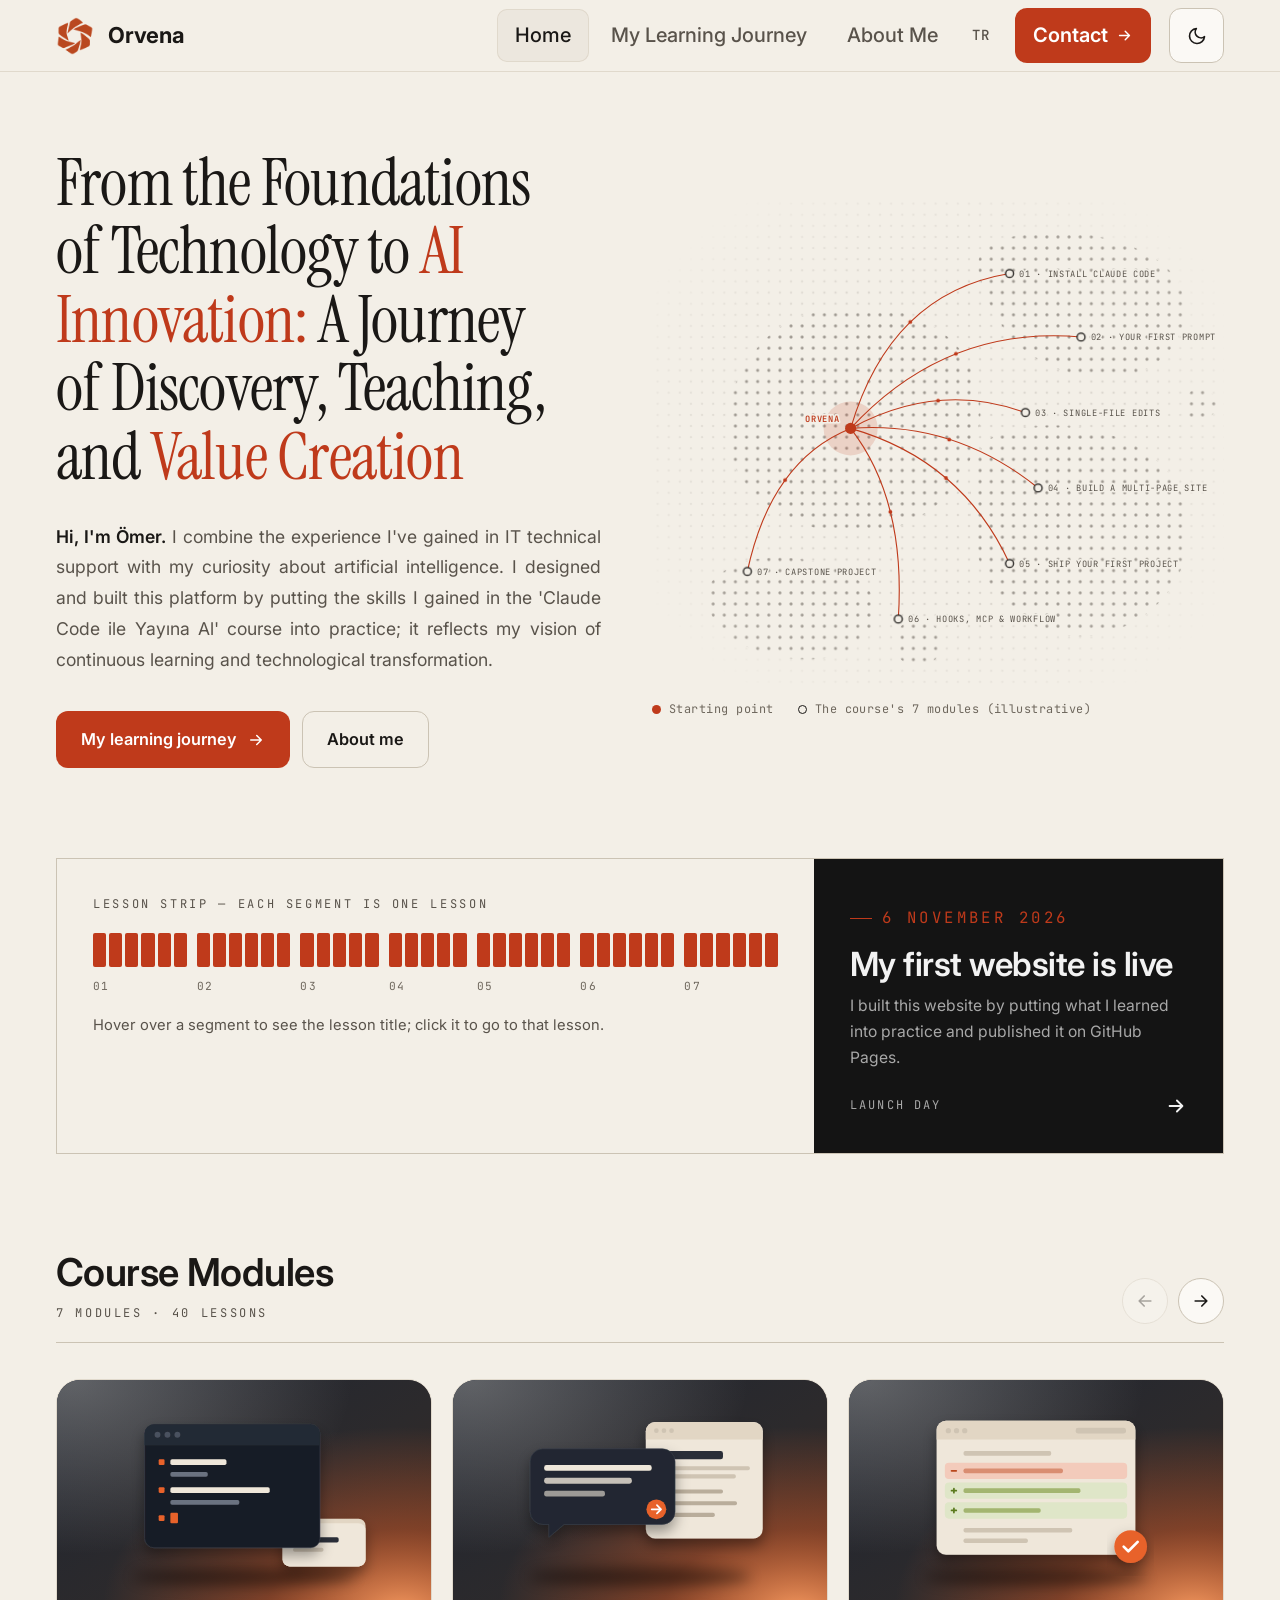
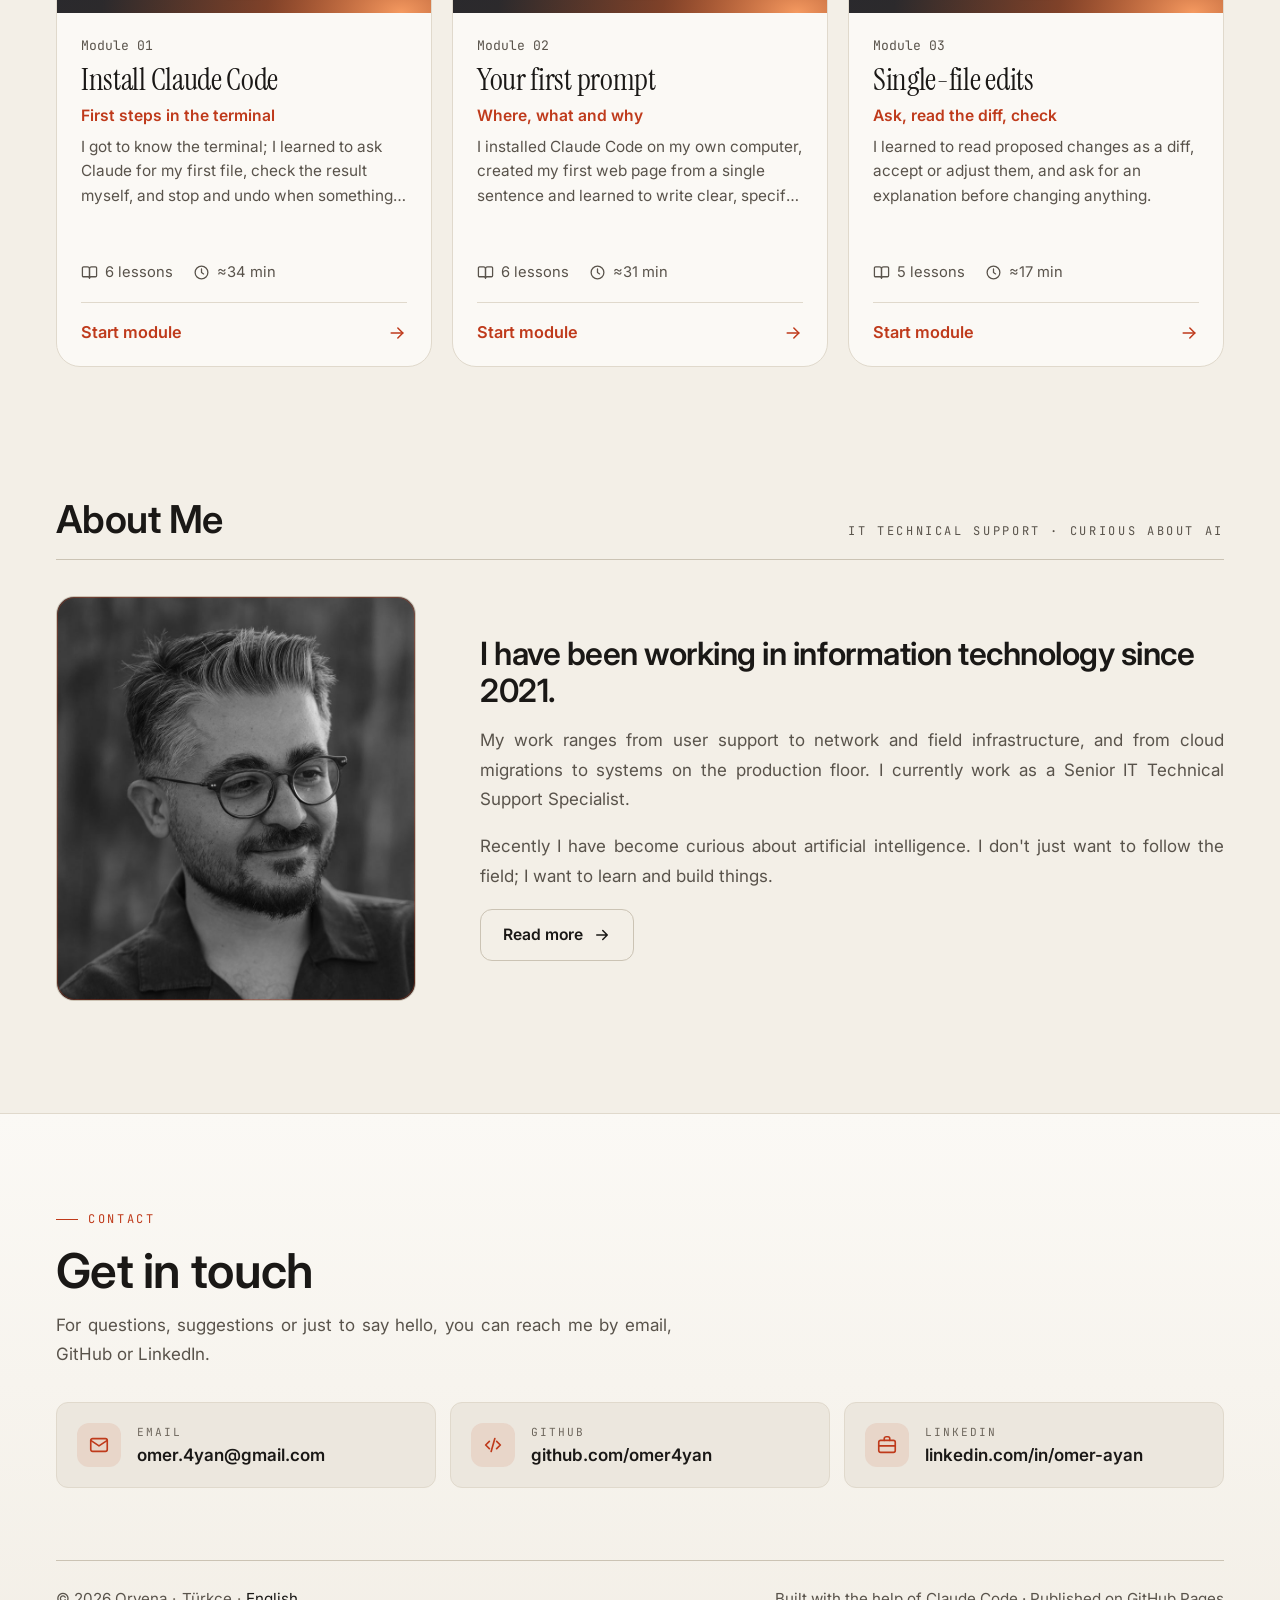
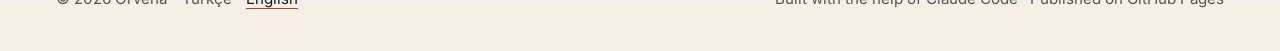
==== en/index.html @ eb50d4e9 "Ana sayfayı editoryal tasarıma taşı, İngilizce sürüm ekle, hizalamayı düzenle - Ana sayfa giriş alan" ====
<!doctype html>
<html lang="en">
<head>
  <meta charset="utf-8">
  <meta name="viewport" content="width=device-width, initial-scale=1">
  <title>Orvena — Ömer Ayan</title>
  <meta name="description" content="Ömer Ayan's personal website: IT technical support experience, curiosity about AI and the learning journey of the 'Claude Code ile Yayına Al' course.">
  <meta name="theme-color" content="#131211">
  <script>(function(){var t;try{t=localStorage.getItem("theme");}catch(e){}if(t!=="light"&&t!=="dark"){t=window.matchMedia&&window.matchMedia("(prefers-color-scheme: light)").matches?"light":"dark";}document.documentElement.setAttribute("data-theme",t);})();</script>
  <link rel="alternate" hreflang="tr" href="https://omer4yan.github.io/claude-code-ile-yayina-al/">
  <link rel="alternate" hreflang="en" href="https://omer4yan.github.io/claude-code-ile-yayina-al/en/">
  <link rel="alternate" hreflang="x-default" href="https://omer4yan.github.io/claude-code-ile-yayina-al/">
  <link rel="icon" href="../assets/img/favicon-32.png" sizes="32x32" type="image/png">
  <link rel="icon" href="../assets/img/favicon-64.png" sizes="64x64" type="image/png">
  <link rel="apple-touch-icon" href="../assets/img/orvena-logo-192.png">
  <link rel="preconnect" href="https://fonts.googleapis.com">
  <link rel="preconnect" href="https://fonts.gstatic.com" crossorigin>
  <link href="https://fonts.googleapis.com/css2?family=Instrument+Serif&family=Inter:wght@400;500;600;700&family=JetBrains+Mono:wght@400;500;600&display=swap" rel="stylesheet">
  <link rel="stylesheet" href="../assets/css/style.css">
  <link rel="stylesheet" href="../assets/css/home.css">
</head>
<body class="home-page">
  <a class="skip-link" href="#ana-icerik">Skip to content</a>

  <header class="site-header">
    <div class="container site-header__inner">
      <a class="brand" href="index.html" aria-label="Orvena — Home">
        <img class="brand__logo" src="../assets/img/orvena-logo-192.png" alt="" width="32" height="32">
        <span>Orvena</span>
      </a>
      <button class="theme-toggle" type="button" aria-label="Switch to light mode" title="Switch to light mode">
        <svg class="icon-sun" viewBox="0 0 24 24" fill="none" stroke="currentColor" stroke-width="2" stroke-linecap="round" stroke-linejoin="round" aria-hidden="true"><circle cx="12" cy="12" r="4"/><path d="M12 2v2M12 20v2M4.93 4.93l1.41 1.41M17.66 17.66l1.41 1.41M2 12h2M20 12h2M4.93 19.07l1.41-1.41M17.66 6.34l1.41-1.41"/></svg>
        <svg class="icon-moon" viewBox="0 0 24 24" fill="none" stroke="currentColor" stroke-width="2" stroke-linecap="round" stroke-linejoin="round" aria-hidden="true"><path d="M21 12.79A9 9 0 1 1 11.21 3 7 7 0 0 0 21 12.79z"/></svg>
      </button>
      <button class="nav-toggle" type="button" aria-expanded="false" aria-controls="site-nav" aria-label="Open menu">
        <svg class="icon-open" viewBox="0 0 24 24" fill="none" stroke="currentColor" stroke-width="2" stroke-linecap="round" aria-hidden="true"><path d="M4 7h16M4 12h16M4 17h16"/></svg>
        <svg class="icon-close" viewBox="0 0 24 24" fill="none" stroke="currentColor" stroke-width="2" stroke-linecap="round" aria-hidden="true"><path d="M6 6l12 12M18 6L6 18"/></svg>
      </button>
      <nav class="nav" id="site-nav" aria-label="Main menu">
        <a href="index.html" aria-current="page">Home</a>
        <a href="yolculuk.html">My Learning Journey</a>
        <a href="hakkimda.html">About Me</a>
        <a class="nav__lang" href="../index.html" hreflang="tr" lang="tr" aria-label="Türkçe sürüm">TR</a>
        <a class="nav__cta" href="#iletisim">Contact
          <svg viewBox="0 0 24 24" fill="none" stroke="currentColor" stroke-width="2" stroke-linecap="round" stroke-linejoin="round" aria-hidden="true"><path d="M5 12h14M13 6l6 6-6 6"/></svg>
        </a>
      </nav>
    </div>
  </header>

  <main id="ana-icerik">
    <!-- Hero: heading and text on the left, dotted map on the right -->
    <section class="hero2 container" aria-labelledby="hero-title">
      <div class="hero2__copy">
        <h1 class="hero2__title" id="hero-title">From the Foundations of Technology to <span class="hl">AI Innovation:</span> A Journey of Discovery, Teaching, and <span class="hl">Value Creation</span></h1>
        <p class="hero2__desc"><strong>Hi, I'm Ömer.</strong> I combine the experience I've gained in IT technical support with my curiosity about artificial intelligence. I designed and built this platform by putting the skills I gained in the 'Claude Code ile Yayına Al' course into practice; it reflects my vision of continuous learning and technological transformation.</p>
        <div class="hero2__actions">
          <a class="btn btn--primary" href="yolculuk.html">
            My learning journey
            <svg viewBox="0 0 24 24" fill="none" stroke="currentColor" stroke-width="2" stroke-linecap="round" stroke-linejoin="round" aria-hidden="true"><path d="M5 12h14M13 6l6 6-6 6"/></svg>
          </a>
          <a class="btn btn--ghost" href="hakkimda.html">About me</a>
        </div>
      </div>

      <figure class="hero2__map">
        <svg viewBox="0 0 720 620" role="img" aria-labelledby="map-title">
          <title id="map-title">Decorative map connecting the Orvena starting point to the course's 7 modules</title>
          <defs>
            <pattern id="p-field" width="14" height="14" patternUnits="userSpaceOnUse"><circle class="map-field" cx="7" cy="7" r="1.5"/></pattern>
            <pattern id="p-land" width="14" height="14" patternUnits="userSpaceOnUse"><circle class="map-land" cx="7" cy="7" r="2"/></pattern>
            <radialGradient id="g-fade" cx=".5" cy=".5" r=".6"><stop offset=".55" stop-color="#fff"/><stop offset="1" stop-color="#000"/></radialGradient>
            <mask id="m-fade"><rect width="720" height="620" fill="url(#g-fade)"/></mask>
            <mask id="m-land">
              <rect width="720" height="620" fill="#000"/>
              <g fill="#fff">
                <path d="M120 210C150 140 260 120 330 150C410 180 430 260 400 330C370 400 300 430 230 420C150 410 90 350 95 290C98 250 105 225 120 210Z"/>
                <path d="M420 60C480 30 600 40 650 90C690 130 670 200 610 220C550 240 470 210 440 160C415 120 400 80 420 60Z"/>
                <path d="M430 300C500 270 620 290 660 360C700 430 660 520 580 545C500 570 430 520 410 450C395 400 395 320 430 300Z"/>
                <path d="M90 470C130 440 230 450 270 490C300 525 270 575 210 580C150 585 90 560 75 525C65 500 70 480 90 470Z"/>
                <circle cx="335" cy="560" r="30"/>
                <circle cx="690" cy="260" r="20"/>
              </g>
            </mask>
          </defs>
          <rect width="720" height="620" fill="url(#p-field)" mask="url(#m-fade)"/>
          <rect width="720" height="620" fill="url(#p-land)" mask="url(#m-land)"/>

          <circle class="map-hub-glow" cx="250" cy="290" r="34"/>

          <g style="--i:0"><path class="map-line" pathLength="1" d="M250 290Q300 120 450 95"/><circle class="map-mid" cx="325" cy="156" r="2.4"/><circle class="map-node" cx="450" cy="95" r="5"/><text class="map-label" x="462" y="99">01 · INSTALL CLAUDE CODE</text></g>
          <g style="--i:1"><path class="map-line" pathLength="1" d="M250 290Q370 160 540 175"/><circle class="map-mid" cx="382.5" cy="196" r="2.4"/><circle class="map-node" cx="540" cy="175" r="5"/><text class="map-label" x="552" y="179">02 · YOUR FIRST PROMPT</text></g>
          <g style="--i:2"><path class="map-line" pathLength="1" d="M250 290Q360 230 470 270"/><circle class="map-mid" cx="360" cy="255" r="2.4"/><circle class="map-node" cx="470" cy="270" r="5"/><text class="map-label" x="482" y="274">03 · SINGLE-FILE EDITS</text></g>
          <g style="--i:3"><path class="map-line" pathLength="1" d="M250 290Q380 280 486 365"/><circle class="map-mid" cx="374" cy="304" r="2.4"/><circle class="map-node" cx="486" cy="365" r="5"/><text class="map-label" x="498" y="369">04 · BUILD A MULTI-PAGE SITE</text></g>
          <g style="--i:4"><path class="map-line" pathLength="1" d="M250 290Q390 330 450 460"/><circle class="map-mid" cx="370" cy="352.5" r="2.4"/><circle class="map-node" cx="450" cy="460" r="5"/><text class="map-label" x="462" y="464">05 · SHIP YOUR FIRST PROJECT</text></g>
          <g style="--i:5"><path class="map-line" pathLength="1" d="M250 290Q320 380 310 530"/><circle class="map-mid" cx="300" cy="395" r="2.4"/><circle class="map-node" cx="310" cy="530" r="5"/><text class="map-label" x="322" y="534">06 · HOOKS, MCP &amp; WORKFLOW</text></g>
          <g style="--i:6"><path class="map-line" pathLength="1" d="M250 290Q150 330 120 470"/><circle class="map-mid" cx="167.5" cy="355" r="2.4"/><circle class="map-node" cx="120" cy="470" r="5"/><text class="map-label" x="132" y="474">07 · CAPSTONE PROJECT</text></g>

          <circle class="map-hub" cx="250" cy="290" r="7"/>
          <text class="map-label map-label--hub" x="236" y="282" text-anchor="end">ORVENA</text>
        </svg>
        <figcaption class="hero2__legend">
          <span><i class="legend-dot" aria-hidden="true"></i>Starting point</span>
          <span><i class="legend-dot legend-dot--node" aria-hidden="true"></i>The course's 7 modules (illustrative)</span>
        </figcaption>
      </figure>
    </section>

    <!-- Lesson strip + launch card -->
    <section class="container" aria-label="The course's lessons and the launch of my first website">
      <div class="overview">
        <div class="strip-box">
          <p class="eyebrow strip-box__label">Lesson strip — each segment is one lesson</p>
          <div class="strip" id="strip">
            <div class="strip__group" style="--count:6">
              <div class="strip__cells">
                <a class="strip__cell" href="yolculuk.html#m1-d1" data-tip="Module 01 · Terminal, in your browser" aria-label="Module 01: Terminal, in your browser" title="Module 01 · Terminal, in your browser"></a>
                <a class="strip__cell" href="yolculuk.html#m1-d2" data-tip="Module 01 · Your first file" aria-label="Module 01: Your first file" title="Module 01 · Your first file"></a>
                <a class="strip__cell" href="yolculuk.html#m1-d3" data-tip="Module 01 · Where did that file go?" aria-label="Module 01: Where did that file go?" title="Module 01 · Where did that file go?"></a>
                <a class="strip__cell" href="yolculuk.html#m1-d4" data-tip="Module 01 · When Claude gets it wrong" aria-label="Module 01: When Claude gets it wrong" title="Module 01 · When Claude gets it wrong"></a>
                <a class="strip__cell" href="yolculuk.html#m1-d5" data-tip="Module 01 · What Claude is allowed to do" aria-label="Module 01: What Claude is allowed to do" title="Module 01 · What Claude is allowed to do"></a>
                <a class="strip__cell" href="yolculuk.html#m1-d6" data-tip="Module 01 · Module 1 summary" aria-label="Module 01: Module 1 summary" title="Module 01 · Module 1 summary"></a>
              </div>
              <span class="strip__num">01</span>
            </div>
            <div class="strip__group" style="--count:6">
              <div class="strip__cells">
                <a class="strip__cell" href="yolculuk.html#m2-d1" data-tip="Module 02 · Anatomy of a prompt" aria-label="Module 02: Anatomy of a prompt" title="Module 02 · Anatomy of a prompt"></a>
                <a class="strip__cell" href="yolculuk.html#m2-d2" data-tip="Module 02 · The clarity lever" aria-label="Module 02: The clarity lever" title="Module 02 · The clarity lever"></a>
                <a class="strip__cell" href="yolculuk.html#m2-d3" data-tip="Module 02 · Context windows and /clear" aria-label="Module 02: Context windows and /clear" title="Module 02 · Context windows and /clear"></a>
                <a class="strip__cell" href="yolculuk.html#m2-d4" data-tip="Module 02 · Slash commands" aria-label="Module 02: Slash commands" title="Module 02 · Slash commands"></a>
                <a class="strip__cell" href="yolculuk.html#m2-d5" data-tip="Module 02 · @file and @directory" aria-label="Module 02: @file and @directory" title="Module 02 · @file and @directory"></a>
                <a class="strip__cell" href="yolculuk.html#m2-d6" data-tip="Module 02 · Module 2 summary" aria-label="Module 02: Module 2 summary" title="Module 02 · Module 2 summary"></a>
              </div>
              <span class="strip__num">02</span>
            </div>
            <div class="strip__group" style="--count:5">
              <div class="strip__cells">
                <a class="strip__cell" href="yolculuk.html#m3-d1" data-tip="Module 03 · Reading a diff" aria-label="Module 03: Reading a diff" title="Module 03 · Reading a diff"></a>
                <a class="strip__cell" href="yolculuk.html#m3-d2" data-tip="Module 03 · Accepting and adjusting edits" aria-label="Module 03: Accepting and adjusting edits" title="Module 03 · Accepting and adjusting edits"></a>
                <a class="strip__cell" href="yolculuk.html#m3-d3" data-tip="Module 03 · Asking for explanations" aria-label="Module 03: Asking for explanations" title="Module 03 · Asking for explanations"></a>
                <a class="strip__cell" href="yolculuk.html#m3-d4" data-tip="Module 03 · Small refactors" aria-label="Module 03: Small refactors" title="Module 03 · Small refactors"></a>
                <a class="strip__cell" href="yolculuk.html#m3-d5" data-tip="Module 03 · Module 3 summary" aria-label="Module 03: Module 3 summary" title="Module 03 · Module 3 summary"></a>
              </div>
              <span class="strip__num">03</span>
            </div>
            <div class="strip__group" style="--count:5">
              <div class="strip__cells">
                <a class="strip__cell" href="yolculuk.html#m4-d1" data-tip="Module 04 · Why planning matters" aria-label="Module 04: Why planning matters" title="Module 04 · Why planning matters"></a>
                <a class="strip__cell" href="yolculuk.html#m4-d2" data-tip="Module 04 · Edits across files" aria-label="Module 04: Edits across files" title="Module 04 · Edits across files"></a>
                <a class="strip__cell" href="yolculuk.html#m4-d3" data-tip="Module 04 · Breaking tasks into pieces" aria-label="Module 04: Breaking tasks into pieces" title="Module 04 · Breaking tasks into pieces"></a>
                <a class="strip__cell" href="yolculuk.html#m4-d4" data-tip="Module 04 · Reviewing your own diff" aria-label="Module 04: Reviewing your own diff" title="Module 04 · Reviewing your own diff"></a>
                <a class="strip__cell" href="yolculuk.html#m4-d5" data-tip="Module 04 · Module 4 summary" aria-label="Module 04: Module 4 summary" title="Module 04 · Module 4 summary"></a>
              </div>
              <span class="strip__num">04</span>
            </div>
            <div class="strip__group" style="--count:6">
              <div class="strip__cells">
                <a class="strip__cell" href="yolculuk.html#m5-d1" data-tip="Module 05 · Localhost vs. the live web" aria-label="Module 05: Localhost vs. the live web" title="Module 05 · Localhost vs. the live web"></a>
                <a class="strip__cell" href="yolculuk.html#m5-d2" data-tip="Module 05 · Git: the five commands you need" aria-label="Module 05: Git: the five commands you need" title="Module 05 · Git: the five commands you need"></a>
                <a class="strip__cell" href="yolculuk.html#m5-d3" data-tip="Module 05 · Deploying to Vercel" aria-label="Module 05: Deploying to Vercel" title="Module 05 · Deploying to Vercel"></a>
                <a class="strip__cell" href="yolculuk.html#m5-d4" data-tip="Module 05 · Environment variables and secrets" aria-label="Module 05: Environment variables and secrets" title="Module 05 · Environment variables and secrets"></a>
                <a class="strip__cell" href="yolculuk.html#m5-d5" data-tip="Module 05 · Domains, HTTPS and really going live" aria-label="Module 05: Domains, HTTPS and really going live" title="Module 05 · Domains, HTTPS and really going live"></a>
                <a class="strip__cell" href="yolculuk.html#m5-d6" data-tip="Module 05 · Module 5 summary" aria-label="Module 05: Module 5 summary" title="Module 05 · Module 5 summary"></a>
              </div>
              <span class="strip__num">05</span>
            </div>
            <div class="strip__group" style="--count:6">
              <div class="strip__cells">
                <a class="strip__cell" href="yolculuk.html#m6-d1" data-tip="Module 06 · CLAUDE.md: teach Claude your project" aria-label="Module 06: CLAUDE.md: teach Claude your project" title="Module 06 · CLAUDE.md: teach Claude your project"></a>
                <a class="strip__cell" href="yolculuk.html#m6-d2" data-tip="Module 06 · Slash commands and subagents" aria-label="Module 06: Slash commands and subagents" title="Module 06 · Slash commands and subagents"></a>
                <a class="strip__cell" href="yolculuk.html#m6-d3" data-tip="Module 06 · Hooks: automate the boring parts" aria-label="Module 06: Hooks: automate the boring parts" title="Module 06 · Hooks: automate the boring parts"></a>
                <a class="strip__cell" href="yolculuk.html#m6-d4" data-tip="Module 06 · MCP: give Claude new tools" aria-label="Module 06: MCP: give Claude new tools" title="Module 06 · MCP: give Claude new tools"></a>
                <a class="strip__cell" href="yolculuk.html#m6-d5" data-tip="Module 06 · Beyond the terminal: Agent SDK" aria-label="Module 06: Beyond the terminal: Agent SDK" title="Module 06 · Beyond the terminal: Agent SDK"></a>
                <a class="strip__cell" href="yolculuk.html#m6-d6" data-tip="Module 06 · Module 6 summary" aria-label="Module 06: Module 6 summary" title="Module 06 · Module 6 summary"></a>
              </div>
              <span class="strip__num">06</span>
            </div>
            <div class="strip__group" style="--count:6">
              <div class="strip__cells">
                <a class="strip__cell" href="yolculuk.html#m7-d1" data-tip="Module 07 · The capstone brief" aria-label="Module 07: The capstone brief" title="Module 07 · The capstone brief"></a>
                <a class="strip__cell" href="yolculuk.html#m7-d2" data-tip="Module 07 · Build the pages, deploy on day one" aria-label="Module 07: Build the pages, deploy on day one" title="Module 07 · Build the pages, deploy on day one"></a>
                <a class="strip__cell" href="yolculuk.html#m7-d3" data-tip="Module 07 · Fill it with real content" aria-label="Module 07: Fill it with real content" title="Module 07 · Fill it with real content"></a>
                <a class="strip__cell" href="yolculuk.html#m7-d4" data-tip="Module 07 · Add a way to reach you" aria-label="Module 07: Add a way to reach you" title="Module 07 · Add a way to reach you"></a>
                <a class="strip__cell" href="yolculuk.html#m7-d5" data-tip="Module 07 · Polish, review and publish" aria-label="Module 07: Polish, review and publish" title="Module 07 · Polish, review and publish"></a>
                <a class="strip__cell" href="yolculuk.html#m7-d6" data-tip="Module 07 · Module 7 summary: you shipped" aria-label="Module 07: Module 7 summary: you shipped" title="Module 07 · Module 7 summary: you shipped"></a>
              </div>
              <span class="strip__num">07</span>
            </div>
          </div>
          <p class="strip-tip" id="strip-tip" aria-live="polite">Hover over a segment to see the lesson title; click it to go to that lesson.</p>
        </div>

        <a class="launch-card" href="yolculuk.html#yayin-gunu">
          <div>
            <p class="eyebrow dash">6 November 2026</p>
            <h2>My first website is live</h2>
            <p>I built this website by putting what I learned into practice and published it on GitHub Pages.</p>
          </div>
          <div class="launch-card__foot">
            <span>Launch day</span>
            <svg viewBox="0 0 24 24" fill="none" stroke="currentColor" stroke-width="2" stroke-linecap="round" stroke-linejoin="round" aria-hidden="true"><path d="M5 12h14M13 6l6 6-6 6"/></svg>
          </div>
        </a>
      </div>
    </section>

    <!-- Course Modules (cards are generated from the data in assets/js/modules.js) -->
    <section class="section container modules" aria-labelledby="modules-title" data-modules-carousel data-base="../">
      <div class="section-head">
        <div>
          <h2 id="modules-title">Course Modules</h2>
          <p class="eyebrow modules__meta">7 modules · 40 lessons</p>
        </div>
        <div class="carousel__nav">
          <button class="carousel__btn" type="button" data-carousel="prev" aria-controls="modules-track" aria-label="Previous module">
            <svg viewBox="0 0 24 24" fill="none" stroke="currentColor" stroke-width="2" stroke-linecap="round" stroke-linejoin="round" aria-hidden="true"><path d="M19 12H5M11 6l-6 6 6 6"/></svg>
          </button>
          <button class="carousel__btn" type="button" data-carousel="next" aria-controls="modules-track" aria-label="Next module">
            <svg viewBox="0 0 24 24" fill="none" stroke="currentColor" stroke-width="2" stroke-linecap="round" stroke-linejoin="round" aria-hidden="true"><path d="M5 12h14M13 6l6 6-6 6"/></svg>
          </button>
        </div>
      </div>
      <div class="carousel" role="region" aria-roledescription="carousel" aria-label="Course Modules">
        <ul class="carousel__track" id="modules-track" tabindex="0" aria-label="Module cards; scroll with the left and right arrow keys"></ul>
      </div>
      <noscript><p class="modules__fallback">To see the modules, visit the <a href="yolculuk.html">My Learning Journey</a> page.</p></noscript>
    </section>

    <!-- Short about -->
    <section class="section container" aria-labelledby="about-title">
      <div class="section-head">
        <h2 id="about-title">About Me</h2>
        <span class="eyebrow">IT Technical Support · Curious about AI</span>
      </div>
      <div class="about-teaser">
        <figure class="portrait" style="margin:0">
          <img src="../assets/img/omer-ayan.jpg" alt="Portrait photo of Ömer Ayan" width="800" height="898" loading="lazy">
        </figure>
        <div class="about-teaser__text">
          <h3>I have been working in information technology since 2021.</h3>
          <p>My work ranges from user support to network and field infrastructure, and from cloud migrations to systems on the production floor. I currently work as a Senior IT Technical Support Specialist.</p>
          <p>Recently I have become curious about artificial intelligence. I don't just want to follow the field; I want to learn and build things.</p>
          <a class="btn btn--ghost" href="hakkimda.html">
            Read more
            <svg viewBox="0 0 24 24" fill="none" stroke="currentColor" stroke-width="2" stroke-linecap="round" stroke-linejoin="round" aria-hidden="true"><path d="M5 12h14M13 6l6 6-6 6"/></svg>
          </a>
        </div>
      </div>
    </section>
  </main>

  <footer class="contact" id="iletisim">
    <div class="container">
      <p class="eyebrow eyebrow--accent dash">Contact</p>
      <h2>Get in touch</h2>
      <p class="contact__lead">For questions, suggestions or just to say hello, you can reach me by email, GitHub or LinkedIn.</p>
      <div class="contact-grid">
        <a class="contact-card" href="mailto:omer.4yan@gmail.com">
          <span class="contact-card__icon"><svg viewBox="0 0 24 24" fill="none" stroke="currentColor" stroke-width="1.8" stroke-linecap="round" stroke-linejoin="round" aria-hidden="true"><rect x="3" y="5" width="18" height="14" rx="2"/><path d="M3 7l9 6 9-6"/></svg></span>
          <span><span class="contact-card__label">Email</span><span class="contact-card__value">omer.4yan@gmail.com</span></span>
        </a>
        <a class="contact-card" href="https://github.com/omer4yan" target="_blank" rel="noopener noreferrer">
          <span class="contact-card__icon"><svg viewBox="0 0 24 24" fill="none" stroke="currentColor" stroke-width="1.8" stroke-linecap="round" stroke-linejoin="round" aria-hidden="true"><path d="M8 8l-4 4 4 4M16 8l4 4-4 4M14 5l-4 14"/></svg></span>
          <span><span class="contact-card__label">GitHub</span><span class="contact-card__value">github.com/omer4yan</span></span>
        </a>
        <a class="contact-card" href="https://www.linkedin.com/in/omer-ayan" target="_blank" rel="noopener noreferrer">
          <span class="contact-card__icon"><svg viewBox="0 0 24 24" fill="none" stroke="currentColor" stroke-width="1.8" stroke-linecap="round" stroke-linejoin="round" aria-hidden="true"><rect x="3" y="7" width="18" height="13" rx="2"/><path d="M9 7V5a2 2 0 0 1 2-2h2a2 2 0 0 1 2 2v2M3 13h18"/></svg></span>
          <span><span class="contact-card__label">LinkedIn</span><span class="contact-card__value">linkedin.com/in/omer-ayan</span></span>
        </a>
      </div>
      <div class="footer-bar">
        <p class="footer-bar__left">© 2026 Orvena<span class="footer-bar__sep" aria-hidden="true">·</span><a href="../index.html" hreflang="tr" lang="tr">Türkçe</a><span class="footer-bar__sep" aria-hidden="true">·</span><a href="index.html" hreflang="en" lang="en" aria-current="true">English</a></p>
        <p class="footer-bar__right">Built with the help of Claude Code · Published on GitHub Pages</p>
      </div>
    </div>
  </footer>

  <script src="../assets/js/modules.js" defer></script>
  <script src="../assets/js/main.js" defer></script>
</body>
</html>
---- assets/css/style.css ----
/* =========================================================
   Ömer Ayan — kişisel site
   Koyu tema · Inter + JetBrains Mono · turuncu vurgu
   ========================================================= */

:root {
  /* Koyu tema: kömür zemin, kırık beyaz metin */
  --bg: #131211;
  --panel: #1a1918;
  --panel-2: #211f1e;
  --panel-3: #2a2826;
  --line: #2d2b29;
  --line-strong: #3f3c39;
  --text: #f2eee7;
  --muted: #aaa49b;
  --dim: #8f897f;
  --accent: #e8622c;
  --accent-hover: #f0743f;
  /* Beyaz yazılı dolgular (butonlar, rozetler) için daha koyu ton: beyaz metinle en az 4.5:1 */
  --accent-fill: #c4461b;
  --accent-fill-hover: #ad3c16;
  --accent-soft: rgba(232, 98, 44, 0.14);
  --accent-line: rgba(232, 98, 44, 0.35);
  --ok: #a8c46a;
  --light-card: #f3f3f3;
  --light-card-hover: #ffffff;
  --light-text: #111111;
  --light-muted: #555555;
  --text-soft: #ddd8cf;
  --header-bg: rgba(19, 18, 17, 0.88);
  --hero-a: #1d1612;
  --hero-b: #181716;
  --hero-c: #151413;
  --hero-glow: 0.26;
  --map-dot: rgba(242, 238, 231, 0.3);
  --map-node-bg: #131211;

  --font-sans: "Inter", system-ui, -apple-system, "Segoe UI", Roboto, sans-serif;
  --font-mono: "JetBrains Mono", ui-monospace, "Cascadia Code", Consolas, monospace;

  --radius: 18px;
  --radius-sm: 12px;
  --header-h: 64px;
  /* Ortak kenar boşluğu ve en geniş sayfa genişliği (üst menü dahil tüm sayfalar) */
  --gutter: 56px;
  --maxw: 1440px;

  color-scheme: dark;
}

@media (max-width: 1023px) {
  :root {
    --gutter: 28px;
  }
}

@media (max-width: 640px) {
  :root {
    --gutter: 20px;
  }
}

/* Aydınlık tema: sıcak kırık beyaz zemin, koyu metin, turuncu-kırmızı vurgu */
:root[data-theme="light"] {
  --bg: #f3efe7;
  --panel: #fbf9f5;
  --panel-2: #ece7de;
  --panel-3: #e2dcd0;
  --line: #e0d9cc;
  --line-strong: #cbc3b4;
  --text: #1a1816;
  --muted: #59534b;
  --dim: #6e675d;
  --accent: #bf3a1b;
  --accent-hover: #a5311a;
  --accent-fill: #bf3a1b;
  --accent-fill-hover: #a5311a;
  --accent-soft: rgba(191, 58, 27, 0.1);
  --accent-line: rgba(191, 58, 27, 0.35);
  --ok: #5b7a1f;
  --light-card: #141414;
  --light-card-hover: #000000;
  --light-text: #f2f2f2;
  --light-muted: #a8a8a8;
  --text-soft: #2e2a26;
  --header-bg: rgba(243, 239, 231, 0.9);
  --hero-a: #f7e7dc;
  --hero-b: #f8f5ef;
  --hero-c: #fbf9f5;
  --hero-glow: 0.16;
  --map-dot: rgba(60, 52, 44, 0.38);
  --map-node-bg: #f3efe7;

  color-scheme: light;
}

*,
*::before,
*::after {
  box-sizing: border-box;
}

html {
  scroll-behavior: smooth;
  scroll-padding-top: calc(var(--header-h) + 24px);
  -webkit-text-size-adjust: 100%;
}

body {
  margin: 0;
  background: var(--bg);
  color: var(--text);
  font-family: var(--font-sans);
  font-size: 17px;
  line-height: 1.65;
  -webkit-font-smoothing: antialiased;
  overflow-x: hidden;
}

img {
  max-width: 100%;
  display: block;
}

a {
  color: inherit;
}

h1,
h2,
h3,
h4 {
  margin: 0;
  line-height: 1.15;
  letter-spacing: -0.015em;
}

p {
  margin: 0 0 1em;
}

code,
kbd,
pre {
  font-family: var(--font-mono);
}

:focus-visible {
  outline: 2px solid var(--accent);
  outline-offset: 3px;
  border-radius: 6px;
}

.skip-link {
  position: absolute;
  left: 16px;
  top: -60px;
  z-index: 100;
  background: var(--accent-fill);
  color: #fff;
  padding: 10px 16px;
  border-radius: 10px;
  text-decoration: none;
  font-weight: 600;
}

.skip-link:focus {
  top: 12px;
}

.container {
  width: 100%;
  max-width: var(--maxw);
  margin: 0 auto;
  padding: 0 var(--gutter);
}

/* ---------- Küçük yardımcılar ---------- */

.eyebrow {
  font-family: var(--font-mono);
  font-size: 0.75rem;
  letter-spacing: 0.22em;
  text-transform: uppercase;
  color: var(--muted);
}

.eyebrow--accent {
  color: var(--accent);
}

.dash::before {
  content: "";
  display: inline-block;
  width: 22px;
  height: 1px;
  background: currentColor;
  vertical-align: middle;
  margin-right: 10px;
}

.chip {
  display: inline-flex;
  align-items: center;
  gap: 8px;
  padding: 6px 12px;
  border: 1px solid var(--line-strong);
  border-radius: 10px;
  font-size: 0.85rem;
  font-weight: 500;
  color: var(--text);
  background: rgba(255, 255, 255, 0.02);
}

.chip svg {
  width: 15px;
  height: 15px;
  color: var(--muted);
}

.inline-code {
  font-family: var(--font-mono);
  font-size: 0.86em;
  color: var(--accent);
  background: var(--panel-2);
  border: 1px solid var(--line);
  border-radius: 6px;
  padding: 1px 6px;
  white-space: nowrap;
}

.btn {
  display: inline-flex;
  align-items: center;
  justify-content: center;
  gap: 10px;
  min-height: 48px;
  padding: 12px 22px;
  border-radius: 12px;
  font-weight: 600;
  font-size: 0.98rem;
  text-decoration: none;
  border: 1px solid transparent;
  transition: background-color 0.2s, border-color 0.2s, transform 0.2s;
}

.btn svg {
  width: 18px;
  height: 18px;
}

.btn--primary {
  background: var(--accent-fill);
  color: #fff;
}

.btn--primary:hover {
  background: var(--accent-fill-hover);
}

.btn--ghost {
  border-color: var(--line-strong);
  color: var(--text);
  background: transparent;
}

.btn--ghost:hover {
  border-color: var(--muted);
}

/* ---------- Üst menü ---------- */

.site-header {
  position: sticky;
  top: 0;
  z-index: 50;
  height: var(--header-h);
  background: var(--header-bg);
  backdrop-filter: blur(10px);
  -webkit-backdrop-filter: blur(10px);
  border-bottom: 1px solid var(--line);
}

.site-header__inner {
  height: 100%;
  display: flex;
  align-items: center;
  gap: 8px;
}

.site-header__inner .brand {
  margin-right: auto;
}

.site-header__inner .nav {
  order: 1;
}

.theme-toggle {
  order: 2;
  flex: none;
  width: 44px;
  height: 44px;
  border-radius: 12px;
  border: 1px solid var(--line-strong);
  background: var(--panel);
  color: var(--text);
  cursor: pointer;
  display: inline-flex;
  align-items: center;
  justify-content: center;
  margin-left: 6px;
  transition: border-color 0.2s, background-color 0.2s;
}

.theme-toggle:hover {
  border-color: var(--accent-line);
}

.theme-toggle svg {
  width: 20px;
  height: 20px;
}

.theme-toggle .icon-moon {
  display: none;
}

:root[data-theme="light"] .theme-toggle .icon-sun {
  display: none;
}

:root[data-theme="light"] .theme-toggle .icon-moon {
  display: block;
}

.site-header__inner .nav-toggle {
  order: 3;
}

/* ---------- Ortak üst menü ölçüleri (tüm sayfalar) ---------- */
/* Menü yüksekliği --header-h, kenar boşluğu --gutter ve genişlik --maxw ile verilir;
   açılır menü, yapışkan öğeler, kaydırma payı ve sayfa içeriği aynı değerleri kullanır. */
:root {
  --header-h: 72px;
}

.site-header .brand {
  font-size: 22px;
  gap: 14px;
}

.site-header .brand__logo {
  width: 38px;
  height: 38px;
}

.site-header .nav {
  gap: 4px;
}

.site-header .nav a {
  font-size: 17px;
  padding: 10px 14px;
}

/* Dil bağlantısı (EN / TR) */
.site-header .nav .nav__lang {
  font-family: var(--font-mono);
  font-size: 14px;
  letter-spacing: 0.12em;
  padding: 10px 12px;
}

/* İletişim vurgu butonu */
.site-header .nav .nav__cta {
  display: inline-flex;
  align-items: center;
  gap: 8px;
  margin-left: 8px;
  padding: 11px 18px;
  border-radius: 12px;
  background: var(--accent-fill);
  color: #fff;
  font-weight: 600;
}

.site-header .nav .nav__cta:hover {
  background: var(--accent-fill-hover);
  color: #fff;
}

.site-header .nav .nav__cta svg {
  width: 17px;
  height: 17px;
}

.site-header .theme-toggle {
  width: 48px;
  height: 48px;
  margin-left: 10px;
}

/* Tablet ve mobil: açılır menü */
@media (max-width: 1080px) {
  .site-header .nav-toggle {
    display: inline-flex;
  }

  .site-header .nav {
    display: none;
    position: absolute;
    top: var(--header-h);
    left: 0;
    right: 0;
    flex-direction: column;
    align-items: stretch;
    gap: 4px;
    padding: 12px var(--gutter) 20px;
    background: var(--bg);
    border-bottom: 1px solid var(--line);
  }

  .site-header .nav.is-open {
    display: flex;
  }

  .site-header .nav a {
    font-size: 17px;
    padding: 14px 16px;
  }

  .site-header .nav .nav__cta {
    justify-content: center;
    margin: 8px 0 0;
    padding: 14px 18px;
  }
}

@media (max-width: 760px) {
  :root {
    --header-h: 68px;
  }

  .site-header .brand {
    font-size: 20px;
    gap: 10px;
  }

  .site-header .brand__logo {
    width: 32px;
    height: 32px;
  }

  .site-header .theme-toggle {
    width: 44px;
    height: 44px;
  }
}

.brand {
  font-size: 22px;
  gap: 16px;
}

.site-header .brand__logo {
  width: 38px;
  height: 38px;
}

.site-header .nav a {
  font-size: 20px;
  padding: 10px 18px;
}

.site-header .theme-toggle {
  width: 55px;
  height: 55px;
  margin-left: 10px;
}

@media (max-width: 960px) {
  .site-header .nav a {
    font-size: 16px;
    padding-left: 12px;
    padding-right: 12px;
  }
}

@media (max-width: 760px) {
  :root {
    --header-h: 68px;
  }

  .site-header .container {
    padding-left: 20px;
    padding-right: 20px;
  }

  .site-header .brand {
    font-size: 20px;
    gap: 10px;
  }

  .site-header .brand__logo {
    width: 32px;
    height: 32px;
  }

  .site-header .theme-toggle {
    width: 44px;
    height: 44px;
  }
}

.brand {
  display: inline-flex;
  align-items: center;
  gap: 12px;
  text-decoration: none;
  font-weight: 700;
  font-size: 1.05rem;
  letter-spacing: -0.01em;
}

.brand__logo {
  width: 32px;
  height: 32px;
  flex: none;
}

.nav {
  display: flex;
  align-items: center;
  gap: 4px;
}

.nav a {
  text-decoration: none;
  color: var(--muted);
  font-weight: 500;
  font-size: 0.95rem;
  padding: 8px 14px;
  border-radius: 10px;
  transition: color 0.2s, background-color 0.2s;
}

.nav a:hover {
  color: var(--text);
  background: var(--panel-2);
}

.nav a[aria-current="page"] {
  color: var(--text);
  background: var(--panel-2);
  box-shadow: inset 0 0 0 1px var(--line);
}

.nav-toggle {
  display: none;
  width: 44px;
  height: 44px;
  border-radius: 12px;
  border: 1px solid var(--line-strong);
  background: var(--panel);
  color: var(--text);
  cursor: pointer;
  align-items: center;
  justify-content: center;
}

.nav-toggle svg {
  width: 22px;
  height: 22px;
}

.nav-toggle .icon-close {
  display: none;
}

.nav-toggle[aria-expanded="true"] .icon-open {
  display: none;
}

.nav-toggle[aria-expanded="true"] .icon-close {
  display: block;
}

/* ---------- Ana sayfa: giriş alanı ---------- */

.hero {
  padding-top: clamp(40px, 7vw, 88px);
  padding-bottom: clamp(32px, 5vw, 56px);
}

.hero__meta {
  display: flex;
  justify-content: space-between;
  align-items: center;
  flex-wrap: wrap;
  gap: 8px 24px;
  padding-bottom: 18px;
  border-bottom: 1px solid var(--line-strong);
}

.hero__title {
  margin: clamp(20px, 3vw, 32px) 0 clamp(18px, 2.5vw, 28px);
  font-size: clamp(3.4rem, 14vw, 10.5rem);
  font-weight: 600;
  line-height: 0.88;
  letter-spacing: -0.035em;
  text-transform: uppercase;
}

.hero__lead {
  font-size: clamp(1.15rem, 2.2vw, 1.45rem);
  color: var(--text);
  max-width: 34ch;
  margin-bottom: 18px;
  line-height: 1.4;
}

.hero__intro {
  color: var(--muted);
  max-width: 62ch;
  margin-bottom: 28px;
}

.hero__actions {
  display: flex;
  flex-wrap: wrap;
  gap: 12px;
}

/* ---------- Ana sayfa: ders şeridi + yayın kartı ---------- */

.overview {
  display: grid;
  grid-template-columns: minmax(0, 1.85fr) minmax(0, 1fr);
  border: 1px solid var(--line-strong);
  margin-bottom: clamp(56px, 8vw, 96px);
}

.strip-box {
  padding: clamp(24px, 3vw, 36px);
  min-width: 0;
}

.strip-box__label {
  margin-bottom: 18px;
}

.strip {
  display: flex;
  gap: 10px;
}

.strip__group {
  flex: var(--count, 6) 1 0;
  display: flex;
  flex-direction: column;
  gap: 10px;
  min-width: 0;
}

.strip__cells {
  display: flex;
  gap: 3px;
}

.strip__cell {
  position: relative;
  flex: 1 1 0;
  height: 34px;
  background: var(--accent);
  border-radius: 2px;
  text-decoration: none;
  transition: transform 0.15s, background-color 0.15s;
}

.strip__cell:hover,
.strip__cell:focus-visible {
  background: var(--accent-hover);
  transform: translateY(-3px);
}

.strip__num {
  font-family: var(--font-mono);
  font-size: 0.7rem;
  letter-spacing: 0.12em;
  color: var(--dim);
}

.strip-tip {
  margin-top: 18px;
  min-height: 1.6em;
  font-size: 0.92rem;
  color: var(--muted);
}

.strip-tip strong {
  color: var(--text);
  font-weight: 600;
}

.launch-card {
  display: flex;
  flex-direction: column;
  justify-content: space-between;
  gap: 24px;
  padding: clamp(24px, 3vw, 36px);
  background: var(--light-card);
  color: var(--light-text);
  text-decoration: none;
  transition: background-color 0.2s;
}

.launch-card:hover {
  background: var(--light-card-hover);
}

.launch-card .eyebrow {
  color: var(--accent);
}

.launch-card h2 {
  font-size: clamp(1.6rem, 2.6vw, 2.1rem);
  font-weight: 600;
  margin-top: 14px;
}

.launch-card p {
  color: var(--light-muted);
  margin: 10px 0 0;
  font-size: 0.98rem;
}

.launch-card__foot {
  display: flex;
  justify-content: space-between;
  align-items: center;
  font-family: var(--font-mono);
  font-size: 0.75rem;
  letter-spacing: 0.18em;
  text-transform: uppercase;
  color: var(--light-muted);
}

.launch-card__foot svg {
  width: 22px;
  height: 22px;
  color: var(--light-text);
  transition: transform 0.2s;
}

.launch-card:hover .launch-card__foot svg {
  transform: translateX(4px);
}

/* ---------- Bölüm başlıkları ---------- */

.section {
  margin-bottom: clamp(64px, 9vw, 112px);
}

.section-head {
  display: flex;
  justify-content: space-between;
  align-items: flex-end;
  flex-wrap: wrap;
  gap: 8px 24px;
  padding-bottom: 18px;
  border-bottom: 1px solid var(--line-strong);
}

.section-head h2 {
  font-size: clamp(1.7rem, 3.4vw, 2.4rem);
  font-weight: 600;
}

/* ---------- Eğitim Modülleri: carousel + kart ---------- */

.modules .section-head {
  align-items: flex-end;
}

.modules__meta {
  margin: 10px 0 0;
}

.carousel__nav {
  display: flex;
  gap: 10px;
}

.carousel__btn {
  width: 46px;
  height: 46px;
  border-radius: 50%;
  border: 1px solid var(--line-strong);
  background: var(--panel);
  color: var(--text);
  display: inline-flex;
  align-items: center;
  justify-content: center;
  cursor: pointer;
  transition: border-color 0.2s, background-color 0.2s, opacity 0.2s;
}

.carousel__btn svg {
  width: 20px;
  height: 20px;
}

.carousel__btn:hover:not(:disabled) {
  border-color: var(--accent);
  color: var(--accent);
}

.carousel__btn:disabled {
  opacity: 0.35;
  cursor: default;
}

.carousel {
  position: relative;
  margin-top: 28px;
}

.carousel__track {
  --gap: 20px;
  --per-view: 3;
  list-style: none;
  margin: 0;
  padding: 8px 0 18px;
  display: grid;
  grid-auto-flow: column;
  grid-auto-columns: calc((100% - (var(--per-view) - 1) * var(--gap)) / var(--per-view));
  column-gap: var(--gap);
  overflow-x: auto;
  overscroll-behavior-x: contain;
  scroll-snap-type: x mandatory;
  scrollbar-width: none;
  -webkit-overflow-scrolling: touch;
}

.carousel__track::-webkit-scrollbar {
  display: none;
}

.carousel__track:focus-visible {
  outline: 2px solid var(--accent);
  outline-offset: 6px;
  border-radius: 12px;
}

.carousel__slide {
  scroll-snap-align: start;
  display: flex;
  min-width: 0;
}

.mcard {
  --card-bg: var(--panel);
  position: relative;
  flex: 1;
  display: flex;
  flex-direction: column;
  min-width: 0;
  background: var(--card-bg);
  border: 1px solid var(--line);
  border-radius: 24px;
  overflow: hidden;
  transition: transform 0.25s ease, border-color 0.25s ease, box-shadow 0.25s ease;
}

:root[data-theme="light"] .mcard {
  --card-bg: var(--panel);
}

.mcard:hover {
  transform: translateY(-4px);
  border-color: var(--accent-line);
  box-shadow: 0 14px 30px rgba(0, 0, 0, 0.18);
}

.mcard:has(.mcard__link:focus-visible) {
  border-color: var(--accent);
  outline: 2px solid var(--accent);
  outline-offset: 3px;
}

.mcard__cover {
  aspect-ratio: 16 / 10;
  background: linear-gradient(135deg, #1e2532, #3b2a21);
  overflow: hidden;
}

.mcard__cover img {
  width: 100%;
  height: 100%;
  object-fit: cover;
}

.mcard__body {
  flex: 1;
  display: flex;
  flex-direction: column;
  padding: 22px 24px 20px;
}

.mcard__no {
  margin: 0 0 6px;
  font-family: var(--font-mono);
  font-size: 0.82rem;
  color: var(--muted);
}

.mcard__title {
  margin: 0 0 8px;
  font-family: "Instrument Serif", Georgia, "Times New Roman", serif;
  font-weight: 400;
  font-size: 1.95rem;
  line-height: 1.08;
  letter-spacing: -0.01em;
}

.mcard__link {
  color: inherit;
  text-decoration: none;
}

/* Bütün kartı tıklanabilir yapan görünmez katman */
.mcard__link::after {
  content: "";
  position: absolute;
  inset: 0;
  border-radius: inherit;
}

.mcard__link:focus-visible {
  outline: none;
}

.mcard__highlight {
  margin: 0 0 8px;
  color: var(--accent);
  font-weight: 600;
  font-size: 0.98rem;
  line-height: 1.4;
  min-height: 1.4em;
}

.mcard__desc {
  margin: 0 0 18px;
  color: var(--muted);
  font-size: 0.96rem;
  line-height: 1.6;
  display: -webkit-box;
  -webkit-box-orient: vertical;
  -webkit-line-clamp: 3;
  line-clamp: 3;
  overflow: hidden;
  min-height: calc(1.6em * 3);
}

.mcard__meta {
  list-style: none;
  margin: auto 0 0;
  padding: 0;
  display: flex;
  flex-wrap: wrap;
  gap: 8px 20px;
  color: var(--muted);
  font-size: 0.92rem;
}

.mcard__meta li {
  display: inline-flex;
  align-items: center;
  gap: 7px;
}

.mcard__meta svg {
  width: 17px;
  height: 17px;
}

.mcard__foot {
  display: flex;
  align-items: center;
  justify-content: space-between;
  gap: 12px;
  margin-top: 18px;
  padding-top: 16px;
  border-top: 1px solid var(--line);
}

.mcard__cta {
  color: var(--accent);
  font-weight: 600;
  font-size: 1.02rem;
}

.mcard__foot-end {
  display: inline-flex;
  align-items: center;
  gap: 14px;
  color: var(--muted);
  font-family: var(--font-mono);
  font-size: 0.85rem;
}

.mcard__foot-end svg {
  width: 20px;
  height: 20px;
  color: var(--accent);
  transition: transform 0.2s ease;
}

.mcard:hover .mcard__foot-end svg {
  transform: translateX(4px);
}

.modules__fallback {
  margin-top: 20px;
  color: var(--muted);
}

/* ---------- Ana sayfa: kısa hakkımda ---------- */

.about-teaser {
  display: grid;
  grid-template-columns: minmax(0, 360px) minmax(0, 1fr);
  gap: clamp(28px, 5vw, 64px);
  align-items: center;
  margin-top: 36px;
}

.portrait {
  position: relative;
  border-radius: var(--radius);
  overflow: hidden;
  border: 1px solid var(--line-strong);
  background: var(--panel);
  aspect-ratio: 800 / 898;
}

.portrait img {
  width: 100%;
  height: 100%;
  object-fit: cover;
}

.portrait::after {
  content: "";
  position: absolute;
  inset: 0;
  border-radius: inherit;
  box-shadow: inset 0 0 0 1px var(--accent-line);
  pointer-events: none;
}

.about-teaser__text h3 {
  font-size: clamp(1.5rem, 2.6vw, 2rem);
  font-weight: 600;
  margin-bottom: 16px;
}

.about-teaser__text p {
  color: var(--muted);
}

/* ---------- İletişim / alt bilgi ---------- */

.contact {
  border-top: 1px solid var(--line);
  padding: clamp(56px, 8vw, 96px) 0 32px;
  background: linear-gradient(180deg, var(--panel) 0%, var(--bg) 100%);
}

.contact h2 {
  font-size: clamp(1.9rem, 4vw, 3rem);
  font-weight: 600;
  margin: 14px 0 12px;
}

.contact__lead {
  color: var(--muted);
  max-width: 56ch;
  margin-bottom: 32px;
}

.contact-grid {
  display: grid;
  grid-template-columns: repeat(3, minmax(0, 1fr));
  gap: 14px;
}

.contact-card {
  display: flex;
  align-items: center;
  gap: 16px;
  padding: 20px;
  min-height: 84px;
  border: 1px solid var(--line);
  border-radius: var(--radius-sm);
  background: var(--panel-2);
  text-decoration: none;
  transition: border-color 0.2s, background-color 0.2s;
  min-width: 0;
}

.contact-card:hover {
  border-color: var(--accent-line);
  background: var(--panel-3);
}

.contact-card__icon {
  flex: none;
  width: 44px;
  height: 44px;
  border-radius: 12px;
  display: grid;
  place-items: center;
  background: var(--accent-soft);
  color: var(--accent);
}

.contact-card__icon svg {
  width: 22px;
  height: 22px;
}

.contact-card__label {
  display: block;
  font-family: var(--font-mono);
  font-size: 0.7rem;
  letter-spacing: 0.18em;
  text-transform: uppercase;
  color: var(--dim);
}

.contact-card__value {
  display: block;
  font-weight: 600;
  overflow-wrap: anywhere;
  line-height: 1.35;
  margin-top: 2px;
}

/* Alt bilgi çubuğu: ince üst çizgi; solda telif ve dil bağlantıları, sağda yayın bilgisi */
.footer-bar {
  margin-top: 72px;
  padding: 26px 0 8px;
  border-top: 1px solid var(--line-strong);
  display: flex;
  justify-content: space-between;
  align-items: baseline;
  flex-wrap: wrap;
  gap: 10px 32px;
  color: var(--muted);
  font-size: 0.95rem;
  line-height: 1.6;
}

.footer-bar p {
  margin: 0;
}

.footer-bar__right {
  text-align: right;
}

.footer-bar a {
  color: var(--muted);
  text-decoration: none;
  border-bottom: 1px solid transparent;
  transition: color 0.2s, border-color 0.2s;
}

.footer-bar a:hover {
  color: var(--text);
  border-bottom-color: var(--line-strong);
}

/* Aktif dil: metin renginde ve ince alt çizgili */
.footer-bar a[aria-current="true"] {
  color: var(--text);
  border-bottom-color: var(--accent);
}

.footer-bar__sep {
  margin: 0 0.35em;
  color: var(--dim);
}

@media (max-width: 760px) {
  .footer-bar {
    flex-direction: column;
    align-items: flex-start;
  }

  .footer-bar__right {
    text-align: left;
  }
}

/* ---------- Uzun metinler: iki yana yaslama, satır uzunluğu, satır aralığı ---------- */
.hero2__desc,
.page-intro p,
.module__body > p,
.learned li,
.note p,
.about-teaser__text p,
.about-hero__text p,
.contact__lead,
.timeline p {
  text-align: justify;
  text-align-last: left;
  -webkit-hyphens: auto;
  hyphens: auto;
  line-height: 1.75;
}

.page-intro p,
.module__body > p,
.about-teaser__text p,
.about-hero__text p,
.hero2__desc {
  max-width: 68ch;
}

/* Dar ekranlarda iki yana yaslama kelime aralıklarını bozduğu için sola hizala */
@media (max-width: 640px) {
  .hero2__desc,
  .page-intro p,
  .module__body > p,
  .learned li,
  .note p,
  .about-teaser__text p,
  .about-hero__text p,
  .contact__lead,
  .timeline p {
    text-align: left;
    -webkit-hyphens: manual;
    hyphens: manual;
  }
}

/* =========================================================
   Öğrenme yolculuğu sayfası (ders sayfası düzeni)
   ========================================================= */

.chips-bar {
  display: none;
}

.journey {
  display: grid;
  grid-template-columns: 290px minmax(0, 1fr) 300px;
  gap: clamp(24px, 3vw, 48px);
  max-width: 1440px;
  margin: 0 auto;
  padding: 32px var(--gutter) 0;
  align-items: start;
}

/* Sol: müfredat */
.curriculum {
  position: sticky;
  top: calc(var(--header-h) + 24px);
  max-height: calc(100vh - var(--header-h) - 48px);
  overflow-y: auto;
  padding-right: 6px;
  scrollbar-width: thin;
  scrollbar-color: var(--line-strong) transparent;
}

.curriculum__back {
  display: inline-flex;
  align-items: center;
  gap: 8px;
  color: var(--muted);
  text-decoration: none;
  font-size: 0.92rem;
  margin-bottom: 20px;
}

.curriculum__back:hover {
  color: var(--text);
}

.curriculum__back svg {
  width: 16px;
  height: 16px;
}

.curriculum__box > summary {
  list-style: none;
  display: flex;
  justify-content: space-between;
  align-items: baseline;
  font-weight: 700;
  font-size: 1.02rem;
  padding: 0 0 14px;
  border-bottom: 1px solid var(--line);
  margin-bottom: 14px;
}

.curriculum__box > summary::-webkit-details-marker {
  display: none;
}

.curriculum__box > summary .summary-meta {
  font-family: var(--font-mono);
  font-size: 0.75rem;
  font-weight: 400;
  color: var(--muted);
}

.curriculum__box > summary .summary-caret {
  display: none;
}

.cur-module {
  margin-bottom: 8px;
}

.cur-module__head {
  display: flex;
  align-items: center;
  gap: 12px;
  padding: 10px;
  border-radius: 12px;
  text-decoration: none;
  font-weight: 600;
  font-size: 0.95rem;
  line-height: 1.3;
  transition: background-color 0.2s;
}

.cur-module__head:hover {
  background: var(--panel-2);
}

.cur-module.is-active .cur-module__head {
  background: var(--panel-2);
  box-shadow: inset 0 0 0 1px var(--line);
}

.cur-badge {
  flex: none;
  width: 28px;
  height: 28px;
  border-radius: 8px;
  background: var(--accent-fill);
  color: #fff;
  display: grid;
  place-items: center;
  font-family: var(--font-mono);
  font-size: 0.72rem;
  font-weight: 600;
}

.cur-module__name {
  flex: 1;
  min-width: 0;
}

.cur-module__count {
  font-family: var(--font-mono);
  font-size: 0.72rem;
  font-weight: 400;
  color: var(--muted);
  white-space: nowrap;
}

.cur-lessons {
  list-style: none;
  margin: 2px 0 6px;
  padding: 0 0 0 22px;
  border-left: 1px solid var(--line);
  margin-left: 23px;
}

.cur-lessons li {
  position: relative;
  font-size: 0.88rem;
  color: var(--muted);
  line-height: 1.4;
}

.cur-lessons a {
  display: block;
  padding: 6px 8px;
  border-radius: 8px;
  color: inherit;
  text-decoration: none;
  transition: color 0.15s, background-color 0.15s;
}

.cur-lessons a:hover {
  color: var(--text);
  background: var(--panel-2);
}

.cur-lessons li.is-active a {
  color: var(--text);
  background: var(--accent-soft);
}

.cur-lessons li::before {
  content: "";
  position: absolute;
  left: -26px;
  top: 12px;
  width: 7px;
  height: 7px;
  border-radius: 50%;
  background: var(--line-strong);
}

.cur-module.is-active .cur-lessons li::before {
  background: var(--accent);
}

.cur-extra .cur-module__head {
  color: var(--text);
}

.cur-extra .cur-badge {
  background: var(--light-card);
  color: var(--light-text);
}

/* Orta: içerik */
.content {
  min-width: 0;
  max-width: 860px;
}

.page-hero,
.module-hero {
  position: relative;
  overflow: hidden;
  border-radius: var(--radius);
  border: 1px solid var(--line);
  background:
    radial-gradient(120% 140% at 100% 0%, rgba(232, 98, 44, var(--hero-glow)) 0%, rgba(232, 98, 44, 0.06) 38%, transparent 62%),
    linear-gradient(135deg, var(--hero-a) 0%, var(--hero-b) 55%, var(--hero-c) 100%);
  padding: clamp(24px, 4vw, 40px);
}

.page-hero::after,
.module-hero::after {
  content: "";
  position: absolute;
  right: -40px;
  top: -40px;
  width: 260px;
  height: 260px;
  border-radius: 50%;
  border: 1px solid rgba(232, 98, 44, 0.28);
  box-shadow:
    0 0 0 28px rgba(232, 98, 44, 0.05),
    0 0 0 56px rgba(232, 98, 44, 0.03);
  pointer-events: none;
}

.breadcrumb {
  display: flex;
  flex-wrap: wrap;
  align-items: center;
  gap: 8px;
  font-size: 0.9rem;
  color: var(--muted);
  margin-bottom: 14px;
  position: relative;
  z-index: 1;
}

.breadcrumb a {
  text-decoration: none;
}

.breadcrumb a:hover {
  color: var(--text);
}

.breadcrumb svg {
  width: 14px;
  height: 14px;
  color: var(--dim);
}

.page-hero h1 {
  font-size: clamp(2.1rem, 5vw, 3.2rem);
  font-weight: 700;
  position: relative;
  z-index: 1;
}

.module-hero h2 {
  font-size: clamp(1.8rem, 4vw, 2.6rem);
  font-weight: 700;
  position: relative;
  z-index: 1;
}

.module-hero__sub {
  position: relative;
  z-index: 1;
  margin: 8px 0 0;
  color: var(--muted);
  font-size: 1.05rem;
}

.hero-chips {
  display: flex;
  flex-wrap: wrap;
  gap: 10px;
  margin-top: 18px;
  position: relative;
  z-index: 1;
}

.page-intro {
  margin: 32px 0 0;
  font-size: 1.12rem;
  line-height: 1.75;
}

.page-intro p:last-child {
  margin-bottom: 0;
}

.module {
  padding-top: clamp(56px, 7vw, 88px);
}

.module__body {
  margin-top: 28px;
  font-size: 1.08rem;
  line-height: 1.75;
}

.module__body h3 {
  font-size: clamp(1.35rem, 2.6vw, 1.75rem);
  font-weight: 700;
  margin: 32px 0 14px;
}

.learned {
  list-style: none;
  padding: 0;
  margin: 0;
  display: grid;
  gap: 12px;
}

.learned li {
  position: relative;
  padding: 16px 18px 16px 52px;
  border: 1px solid var(--line);
  border-radius: var(--radius-sm);
  background: var(--panel);
  font-size: 1rem;
  line-height: 1.6;
}

.learned li::before {
  content: "";
  position: absolute;
  left: 18px;
  top: 19px;
  width: 20px;
  height: 20px;
  border-radius: 50%;
  background: var(--accent-soft)
    url("data:image/svg+xml,%3Csvg xmlns='http://www.w3.org/2000/svg' viewBox='0 0 24 24' fill='none' stroke='%23e8622c' stroke-width='3' stroke-linecap='round' stroke-linejoin='round'%3E%3Cpath d='M5 12l5 5L19 8'/%3E%3C/svg%3E")
    center / 12px no-repeat;
}

/* Terminal görünümlü not kutusu (iki temada da koyu kalır) */
.terminal {
  margin: 28px 0 0;
  border: 1px solid #262626;
  border-radius: var(--radius-sm);
  background: #101010;
  overflow: hidden;
}

.terminal__bar {
  display: flex;
  align-items: center;
  gap: 12px;
  padding: 10px 16px;
  background: #1b1b1b;
  border-bottom: 1px solid #262626;
}

.terminal__dots {
  display: flex;
  gap: 6px;
}

.terminal__dots i {
  width: 10px;
  height: 10px;
  border-radius: 50%;
  background: #3a3a3a;
}

.terminal__title {
  flex: 1;
  text-align: center;
  font-family: var(--font-mono);
  font-size: 0.72rem;
  letter-spacing: 0.16em;
  text-transform: uppercase;
  color: #a1a1a1;
  white-space: nowrap;
  overflow: hidden;
  text-overflow: ellipsis;
}

.terminal pre {
  margin: 0;
  padding: 18px 20px;
  font-size: 0.88rem;
  line-height: 1.75;
  color: #e6e6e6;
  white-space: pre-wrap;
  overflow-wrap: anywhere;
}

.terminal .prompt {
  color: #e8622c;
  user-select: none;
}

.terminal .out {
  color: #a1a1a1;
}

.terminal__note {
  padding: 0 20px 16px;
  margin: 0;
  font-size: 0.88rem;
  color: #a1a1a1;
}

.takeaway {
  margin-top: 20px;
  padding: 22px 24px;
  border: 1px solid var(--line);
  border-radius: var(--radius-sm);
  background: var(--panel);
}

.takeaway__label {
  display: block;
  color: var(--accent);
  font-weight: 600;
  font-size: 0.95rem;
  margin-bottom: 8px;
}

.takeaway p {
  margin: 0;
  font-size: 1.05rem;
}

.note {
  margin-top: 20px;
  padding: 18px 22px;
  border-left: 3px solid var(--accent);
  background: var(--accent-soft);
  border-radius: 0 var(--radius-sm) var(--radius-sm) 0;
  font-size: 1rem;
}

.note p {
  margin: 0;
}

.next-card {
  display: flex;
  align-items: center;
  justify-content: space-between;
  gap: 16px;
  margin-top: 32px;
  padding: 18px 22px;
  border: 1px solid var(--line);
  border-radius: var(--radius-sm);
  background: var(--panel);
  text-decoration: none;
  transition: border-color 0.2s;
}

.next-card:hover {
  border-color: var(--line-strong);
}

.next-card small {
  display: block;
  color: var(--muted);
  font-size: 0.85rem;
}

.next-card strong {
  display: block;
  font-size: 1.05rem;
  font-weight: 600;
}

.next-card__arrow {
  flex: none;
  width: 44px;
  height: 44px;
  border-radius: 12px;
  background: var(--panel-2);
  display: grid;
  place-items: center;
}

.next-card__arrow svg {
  width: 18px;
  height: 18px;
}

/* Yayın günü zaman çizelgesi */
.timeline {
  list-style: none;
  margin: 28px 0 0;
  padding: 0;
  position: relative;
}

.timeline li {
  position: relative;
  padding: 0 0 26px 48px;
}

.timeline li::before {
  content: "";
  position: absolute;
  left: 15px;
  top: 30px;
  bottom: -2px;
  width: 1px;
  background: var(--line-strong);
}

.timeline li:last-child::before {
  display: none;
}

.timeline__dot {
  position: absolute;
  left: 0;
  top: 0;
  width: 31px;
  height: 31px;
  border-radius: 50%;
  border: 1px solid var(--line-strong);
  background: var(--panel-2);
  display: grid;
  place-items: center;
  font-family: var(--font-mono);
  font-size: 0.72rem;
  color: var(--muted);
}

.timeline li.is-live .timeline__dot {
  background: var(--accent-fill);
  border-color: var(--accent);
  color: #fff;
}

.timeline strong {
  display: block;
  font-size: 1.05rem;
  line-height: 1.9;
}

.timeline li.is-live strong {
  color: var(--accent);
}

.timeline p {
  margin: 2px 0 0;
  color: var(--muted);
  font-size: 0.98rem;
}

/* Sağ: yan kartlar */
.rail {
  position: sticky;
  top: calc(var(--header-h) + 24px);
  display: grid;
  gap: 18px;
}

.rail-card[hidden] {
  display: none;
}

.rail-card {
  border: 1px solid var(--line);
  border-radius: var(--radius);
  background: var(--panel);
  padding: 22px;
}

.rail-card h2 {
  font-size: 1.02rem;
  font-weight: 700;
}

.rail-card__sub {
  color: var(--muted);
  font-size: 0.92rem;
  margin: 4px 0 14px;
}

.rail-lessons {
  list-style: none;
  margin: 0;
  padding: 0;
  display: grid;
  gap: 4px;
}

.rail-card__sub a {
  color: inherit;
  text-decoration: none;
}

.rail-card__sub a:hover {
  color: var(--text);
}

.rail-lessons a {
  display: flex;
  align-items: center;
  gap: 12px;
  padding: 9px 10px;
  border-radius: 10px;
  font-size: 0.92rem;
  line-height: 1.35;
  color: inherit;
  text-decoration: none;
  transition: background-color 0.15s;
}

.rail-lessons a:hover {
  background: var(--panel-2);
}

.rail-lessons li.is-active a {
  background: var(--accent-soft);
}

.rail-lessons li.is-active .n {
  background: var(--accent-fill);
  color: #fff;
}

/* Modül içindeki ders listesi */
.lessons {
  list-style: none;
  margin: 0;
  padding: 0;
  border: 1px solid var(--line);
  border-radius: var(--radius-sm);
  background: var(--panel);
  overflow: hidden;
}

.lessons li {
  display: flex;
  gap: 14px;
  padding: 14px 18px;
  border-bottom: 1px solid var(--line);
  transition: background-color 0.6s;
}

.lessons li:last-child {
  border-bottom: 0;
}

.lessons li.is-flash,
.lessons li:target {
  background: var(--accent-soft);
}

.lessons .n {
  flex: none;
  width: 26px;
  height: 26px;
  margin-top: 1px;
  border-radius: 50%;
  background: var(--accent-fill);
  color: #fff;
  display: grid;
  place-items: center;
  font-family: var(--font-mono);
  font-size: 0.7rem;
}

.lessons strong {
  display: block;
  font-size: 1rem;
  font-weight: 600;
  line-height: 1.45;
}

.lessons p {
  margin: 2px 0 0;
  color: var(--muted);
  font-size: 0.93rem;
  line-height: 1.55;
}

.rail-lessons .n {
  flex: none;
  width: 24px;
  height: 24px;
  border-radius: 50%;
  background: var(--panel-3);
  display: grid;
  place-items: center;
  font-family: var(--font-mono);
  font-size: 0.68rem;
  color: var(--muted);
}

.loop {
  list-style: none;
  margin: 12px 0 0;
  padding: 0;
  counter-reset: loop;
}

.loop li {
  counter-increment: loop;
  display: flex;
  align-items: center;
  gap: 12px;
  padding: 8px 0;
  font-size: 0.93rem;
  border-bottom: 1px dashed var(--line);
}

.loop li:last-child {
  border-bottom: 0;
}

.loop li::before {
  content: counter(loop, decimal-leading-zero);
  font-family: var(--font-mono);
  font-size: 0.72rem;
  color: var(--accent);
  width: 22px;
}

.rail-card .loop-src {
  margin: 12px 0 0;
  font-size: 0.82rem;
  color: var(--dim);
}

/* =========================================================
   Hakkımda sayfası
   ========================================================= */

.about-hero {
  display: grid;
  grid-template-columns: minmax(0, 400px) minmax(0, 1fr);
  gap: clamp(28px, 5vw, 72px);
  align-items: start;
  padding: clamp(40px, 6vw, 80px) 0 clamp(48px, 7vw, 88px);
}

.about-hero .portrait {
  position: sticky;
  top: calc(var(--header-h) + 24px);
}

.about-hero h1 {
  font-size: clamp(2.4rem, 6vw, 4.2rem);
  font-weight: 600;
  letter-spacing: -0.03em;
  margin: 18px 0 8px;
}

.about-hero__role {
  color: var(--accent);
  font-weight: 500;
  font-size: 1.1rem;
  margin-bottom: 28px;
}

.about-hero__text p {
  font-size: 1.08rem;
  line-height: 1.8;
  color: var(--text-soft);
}

.about-hero__text .hero-actions-row {
  display: flex;
  flex-wrap: wrap;
  gap: 12px;
  margin-top: 28px;
}

.xp {
  margin-top: 28px;
}

.xp__company {
  display: flex;
  justify-content: space-between;
  flex-wrap: wrap;
  gap: 6px 20px;
  align-items: baseline;
  margin-bottom: 22px;
}

.xp__company h3 {
  font-size: clamp(1.15rem, 2vw, 1.35rem);
  font-weight: 600;
}

.roles {
  list-style: none;
  margin: 0;
  padding: 0;
}

.role {
  position: relative;
  padding: 0 0 36px 40px;
}

.role::before {
  content: "";
  position: absolute;
  left: 9px;
  top: 26px;
  bottom: 0;
  width: 1px;
  background: var(--line-strong);
}

.role:last-child::before {
  display: none;
}

.role::after {
  content: "";
  position: absolute;
  left: 0;
  top: 6px;
  width: 19px;
  height: 19px;
  border-radius: 50%;
  border: 2px solid var(--accent);
  background: var(--bg);
}

.role:first-child::after {
  background: var(--accent);
}

.role__head {
  display: flex;
  justify-content: space-between;
  flex-wrap: wrap;
  gap: 4px 16px;
  align-items: baseline;
}

.role__head h4 {
  font-size: 1.1rem;
  font-weight: 600;
}

.role__date {
  font-family: var(--font-mono);
  font-size: 0.78rem;
  letter-spacing: 0.06em;
  color: var(--muted);
}

.role ul {
  margin: 14px 0 0;
  padding: 0;
  list-style: none;
  display: grid;
  gap: 10px;
}

.role ul li {
  padding: 14px 16px;
  border: 1px solid var(--line);
  border-radius: var(--radius-sm);
  background: var(--panel);
  color: var(--text-soft);
  font-size: 0.97rem;
  line-height: 1.6;
}

.role ul li strong {
  color: var(--text);
  font-weight: 600;
}

.cards-2 {
  display: grid;
  grid-template-columns: repeat(2, minmax(0, 1fr));
  gap: 14px;
  margin-top: 28px;
}

.info-card {
  border: 1px solid var(--line);
  border-radius: var(--radius-sm);
  background: var(--panel);
  padding: 22px;
}

.info-card .eyebrow {
  font-size: 0.7rem;
}

.info-card h3 {
  font-size: 1.15rem;
  font-weight: 600;
  margin: 10px 0 4px;
}

.info-card p {
  margin: 0;
  color: var(--muted);
}

.cert-list {
  list-style: none;
  margin: 28px 0 0;
  padding: 0;
}

.cert-list li {
  display: grid;
  grid-template-columns: minmax(0, 1fr) auto;
  gap: 6px 24px;
  align-items: baseline;
  padding: 18px 4px;
  border-bottom: 1px solid var(--line);
}

.cert-list strong {
  font-weight: 600;
}

.cert-list span {
  color: var(--muted);
  font-size: 0.95rem;
}

.cert-list .cert-date {
  font-family: var(--font-mono);
  font-size: 0.78rem;
  color: var(--muted);
  white-space: nowrap;
}

.tags {
  display: flex;
  flex-wrap: wrap;
  gap: 10px;
  margin-top: 28px;
  padding: 0;
  list-style: none;
}

.tags li {
  padding: 9px 14px;
  border: 1px solid var(--line-strong);
  border-radius: 10px;
  background: var(--panel);
  font-size: 0.93rem;
}

.lang-line {
  margin-top: 22px;
  color: var(--muted);
}

.lang-line strong {
  color: var(--text);
}

/* =========================================================
   Duyarlı düzen
   ========================================================= */

@media (max-width: 1199px) {
  .journey {
    grid-template-columns: minmax(0, 1fr);
    max-width: var(--maxw);
    padding-top: 20px;
  }

  .content {
    max-width: none;
  }

  .curriculum {
    position: static;
    max-height: none;
    overflow: visible;
    padding-right: 0;
    order: -1;
  }

  .curriculum__back {
    display: none;
  }

  .curriculum__box {
    border: 1px solid var(--line);
    border-radius: var(--radius-sm);
    background: var(--panel);
  }

  .curriculum__box > summary {
    cursor: pointer;
    align-items: center;
    padding: 16px 18px;
    margin: 0;
    border-bottom: 0;
    min-height: 56px;
  }

  .curriculum__box[open] > summary {
    border-bottom: 1px solid var(--line);
  }

  .curriculum__box > summary .summary-caret {
    display: inline-block;
    width: 18px;
    height: 18px;
    margin-left: 12px;
    color: var(--muted);
    transition: transform 0.2s;
  }

  .curriculum__box[open] > summary .summary-caret {
    transform: rotate(180deg);
  }

  .curriculum__list {
    padding: 12px 10px 6px;
  }

  .rail {
    position: static;
  }

  .rail-card--module {
    display: none;
  }

  .chips-bar {
    display: block;
    position: sticky;
    top: var(--header-h);
    z-index: 40;
    background: var(--header-bg);
    backdrop-filter: blur(10px);
    -webkit-backdrop-filter: blur(10px);
    border-bottom: 1px solid var(--line);
  }

  .chips-bar__inner {
    display: flex;
    gap: 8px;
    overflow-x: auto;
    padding: 10px var(--gutter);
    scrollbar-width: none;
    max-width: var(--maxw);
    margin: 0 auto;
  }

  .chips-bar__inner::-webkit-scrollbar {
    display: none;
  }

  .chips-bar a {
    flex: none;
    display: inline-flex;
    align-items: center;
    justify-content: center;
    min-width: 48px;
    min-height: 40px;
    padding: 0 12px;
    border-radius: 10px;
    border: 1px solid var(--line-strong);
    background: var(--panel);
    font-family: var(--font-mono);
    font-size: 0.82rem;
    text-decoration: none;
    color: var(--muted);
  }

  .chips-bar a.is-active {
    background: var(--accent-fill);
    border-color: var(--accent);
    color: #fff;
  }

  html {
    scroll-padding-top: calc(var(--header-h) + 76px);
  }
}

@media (max-width: 960px) {
  .overview {
    grid-template-columns: minmax(0, 1fr);
  }

  .about-hero {
    grid-template-columns: minmax(0, 1fr);
  }

  .about-hero .portrait {
    position: relative;
    top: 0;
    max-width: 380px;
  }

  .contact-grid {
    grid-template-columns: minmax(0, 1fr);
  }
}

@media (max-width: 760px) {
  body {
    font-size: 16px;
  }

  .nav-toggle {
    display: inline-flex;
  }

  .nav {
    display: none;
    position: absolute;
    top: var(--header-h);
    left: 0;
    right: 0;
    flex-direction: column;
    align-items: stretch;
    gap: 4px;
    padding: 12px var(--gutter) 18px;
    background: var(--bg);
    border-bottom: 1px solid var(--line);
  }

  .nav.is-open {
    display: flex;
  }

  .nav a {
    padding: 14px 16px;
    font-size: 1.02rem;
  }

  .hero__meta .eyebrow {
    font-size: 0.68rem;
    letter-spacing: 0.18em;
  }

  .hero__actions .btn {
    flex: 1 1 100%;
  }

  .strip {
    gap: 6px;
  }

  .strip__cells {
    gap: 2px;
  }

  .strip__cell {
    height: 28px;
  }

  .strip__num {
    font-size: 0.62rem;
    letter-spacing: 0.04em;
  }


  .about-teaser {
    grid-template-columns: minmax(0, 1fr);
  }

  .about-teaser .portrait {
    max-width: 300px;
  }

  .cards-2 {
    grid-template-columns: minmax(0, 1fr);
  }

  .cert-list li {
    grid-template-columns: minmax(0, 1fr);
  }

  .role {
    padding-left: 32px;
  }

  .footer-note {
    flex-direction: column;
  }
}

@media (prefers-reduced-motion: reduce) {
  html {
    scroll-behavior: auto;
  }

  *,
  *::before,
  *::after {
    transition: none !important;
  }
}

/* Eğitim Modülleri: duyarlı carousel */
@media (max-width: 1023px) {
  .carousel__track {
    --per-view: 2;
  }
}

@media (max-width: 640px) {
  .carousel__nav {
    display: none;
  }

  /* Bir tam kart + sonraki kartın bir kısmı; kartlar kenara kadar kayar */
  .carousel__track {
    --gap: 14px;
    grid-auto-columns: 84%;
    margin: 0 calc(-1 * var(--gutter));
    padding-left: var(--gutter);
    padding-right: var(--gutter);
    scroll-padding-inline: var(--gutter);
  }

  .mcard__title {
    font-size: 1.75rem;
  }

  .mcard__body {
    padding: 20px 20px 18px;
  }
}

@media (prefers-reduced-motion: reduce) {
  .mcard:hover {
    transform: none;
  }
}
---- assets/css/home.css ----
/* =========================================================
   Ana sayfa: editoryal giriş alanı (solda metin, sağda noktalı harita)
   Üst menü, kenar boşluğu ve genişlik style.css içindeki ortak değerleri kullanır.
   ========================================================= */

.hero2 {
  display: grid;
  grid-template-columns: minmax(0, 1fr) minmax(0, 1.05fr);
  align-items: center;
  gap: clamp(32px, 4vw, 72px);
  padding-top: clamp(40px, 6vw, 88px);
  padding-bottom: clamp(56px, 7vw, 104px);
}

.hero2__copy {
  min-width: 0;
}

/* Uzun başlık: zarif, dar serif; vurgu yalnızca renkle */
.hero2__title {
  margin: 0;
  font-family: "Instrument Serif", Georgia, "Times New Roman", serif;
  font-weight: 400;
  font-size: clamp(2.5rem, 1.4rem + 3.4vw, 5rem);
  line-height: 1.04;
  letter-spacing: -0.012em;
  color: var(--text);
  text-wrap: balance;
}

.hero2__title .hl {
  color: var(--accent);
}

.hero2__desc {
  margin: 30px 0 0;
  font-size: 1.1rem;
  color: var(--muted);
}

.hero2__desc strong {
  color: var(--text);
  font-weight: 600;
}

.hero2__actions {
  display: flex;
  flex-wrap: wrap;
  gap: 12px;
  margin-top: 36px;
}

.hero2__actions .btn {
  min-height: 54px;
  padding: 14px 24px;
  font-size: 1.02rem;
}

/* Sağ: noktalı harita */
.hero2__map {
  margin: 0;
  min-width: 0;
}

.hero2__map svg {
  display: block;
  width: 100%;
  height: auto;
  overflow: visible;
}

.map-field {
  fill: var(--map-dot);
  opacity: 0.32;
}

.map-land {
  fill: var(--map-dot);
}

.map-line {
  fill: none;
  stroke: var(--accent);
  stroke-width: 1.4;
  stroke-linecap: round;
}

.map-mid {
  fill: var(--accent);
}

.map-node {
  fill: var(--map-node-bg);
  stroke: var(--text);
  stroke-width: 1.6;
}

.map-hub {
  fill: var(--accent);
}

.map-hub-glow {
  fill: var(--accent);
  opacity: 0.16;
}

.map-label {
  font-family: var(--font-mono);
  font-size: 11px;
  letter-spacing: 0.08em;
  fill: var(--muted);
  paint-order: stroke;
  stroke: var(--bg);
  stroke-width: 4px;
  stroke-linejoin: round;
}

.map-label--hub {
  fill: var(--accent);
  font-weight: 600;
}

.hero2__legend {
  display: flex;
  flex-wrap: wrap;
  gap: 8px 24px;
  margin-top: 10px;
  font-family: var(--font-mono);
  font-size: 0.74rem;
  letter-spacing: 0.04em;
  color: var(--dim);
}

.hero2__legend span {
  display: inline-flex;
  align-items: center;
  gap: 8px;
}

.legend-dot {
  width: 9px;
  height: 9px;
  border-radius: 50%;
  background: var(--accent);
}

.legend-dot--node {
  background: transparent;
  border: 1.5px solid var(--text);
}

/* Hafif açılış animasyonu: çizgiler sırayla çizilir */
@media (prefers-reduced-motion: no-preference) {
  .map-line {
    stroke-dasharray: 1;
    stroke-dashoffset: 1;
    animation: map-draw 1.1s ease-out forwards;
    animation-delay: calc(0.25s + var(--i, 0) * 0.14s);
  }

  .map-mid,
  .map-node,
  .map-label:not(.map-label--hub) {
    opacity: 0;
    animation: map-fade 0.5s ease-out forwards;
    animation-delay: calc(0.9s + var(--i, 0) * 0.14s);
  }

  .map-hub-glow {
    transform-box: fill-box;
    transform-origin: center;
    animation: map-pulse 3.2s ease-in-out infinite;
  }
}

@keyframes map-draw {
  to {
    stroke-dashoffset: 0;
  }
}

@keyframes map-fade {
  to {
    opacity: 1;
  }
}

@keyframes map-pulse {
  0%,
  100% {
    transform: scale(1);
    opacity: 0.16;
  }

  50% {
    transform: scale(1.25);
    opacity: 0.08;
  }
}

/* Tablet ve mobil: harita metnin altına geçer */
@media (max-width: 1023px) {
  .hero2 {
    grid-template-columns: minmax(0, 1fr);
    gap: 40px;
  }

  .hero2__map {
    max-width: 680px;
  }
}

@media (max-width: 640px) {
  .hero2__desc {
    font-size: 1rem;
  }

  /* Harita küçüldüğünde modül etiketleri okunamayacak kadar küçülür;
     modüller hemen alttaki kartlarda listelendiği için burada gizlenir. */
  .map-label:not(.map-label--hub) {
    display: none;
  }

  .hero2__actions .btn {
    flex: 1 1 100%;
  }
}
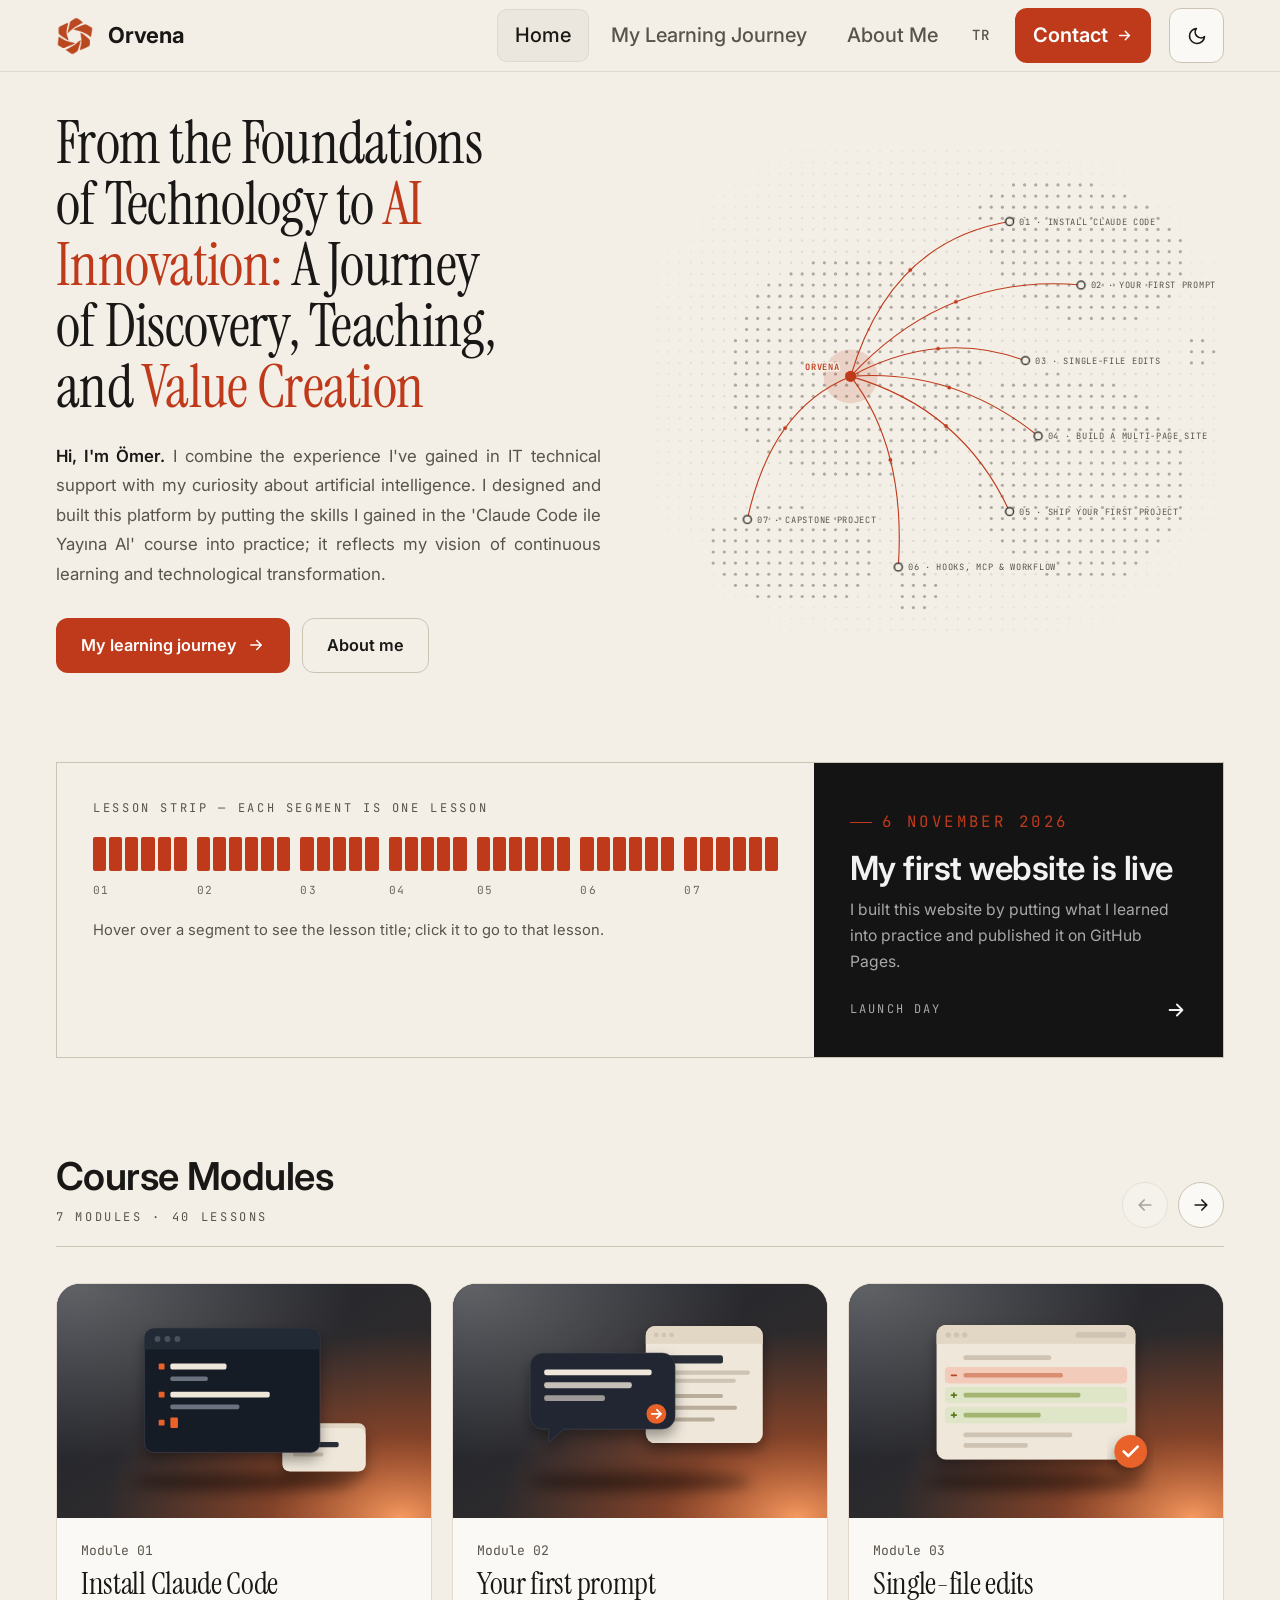
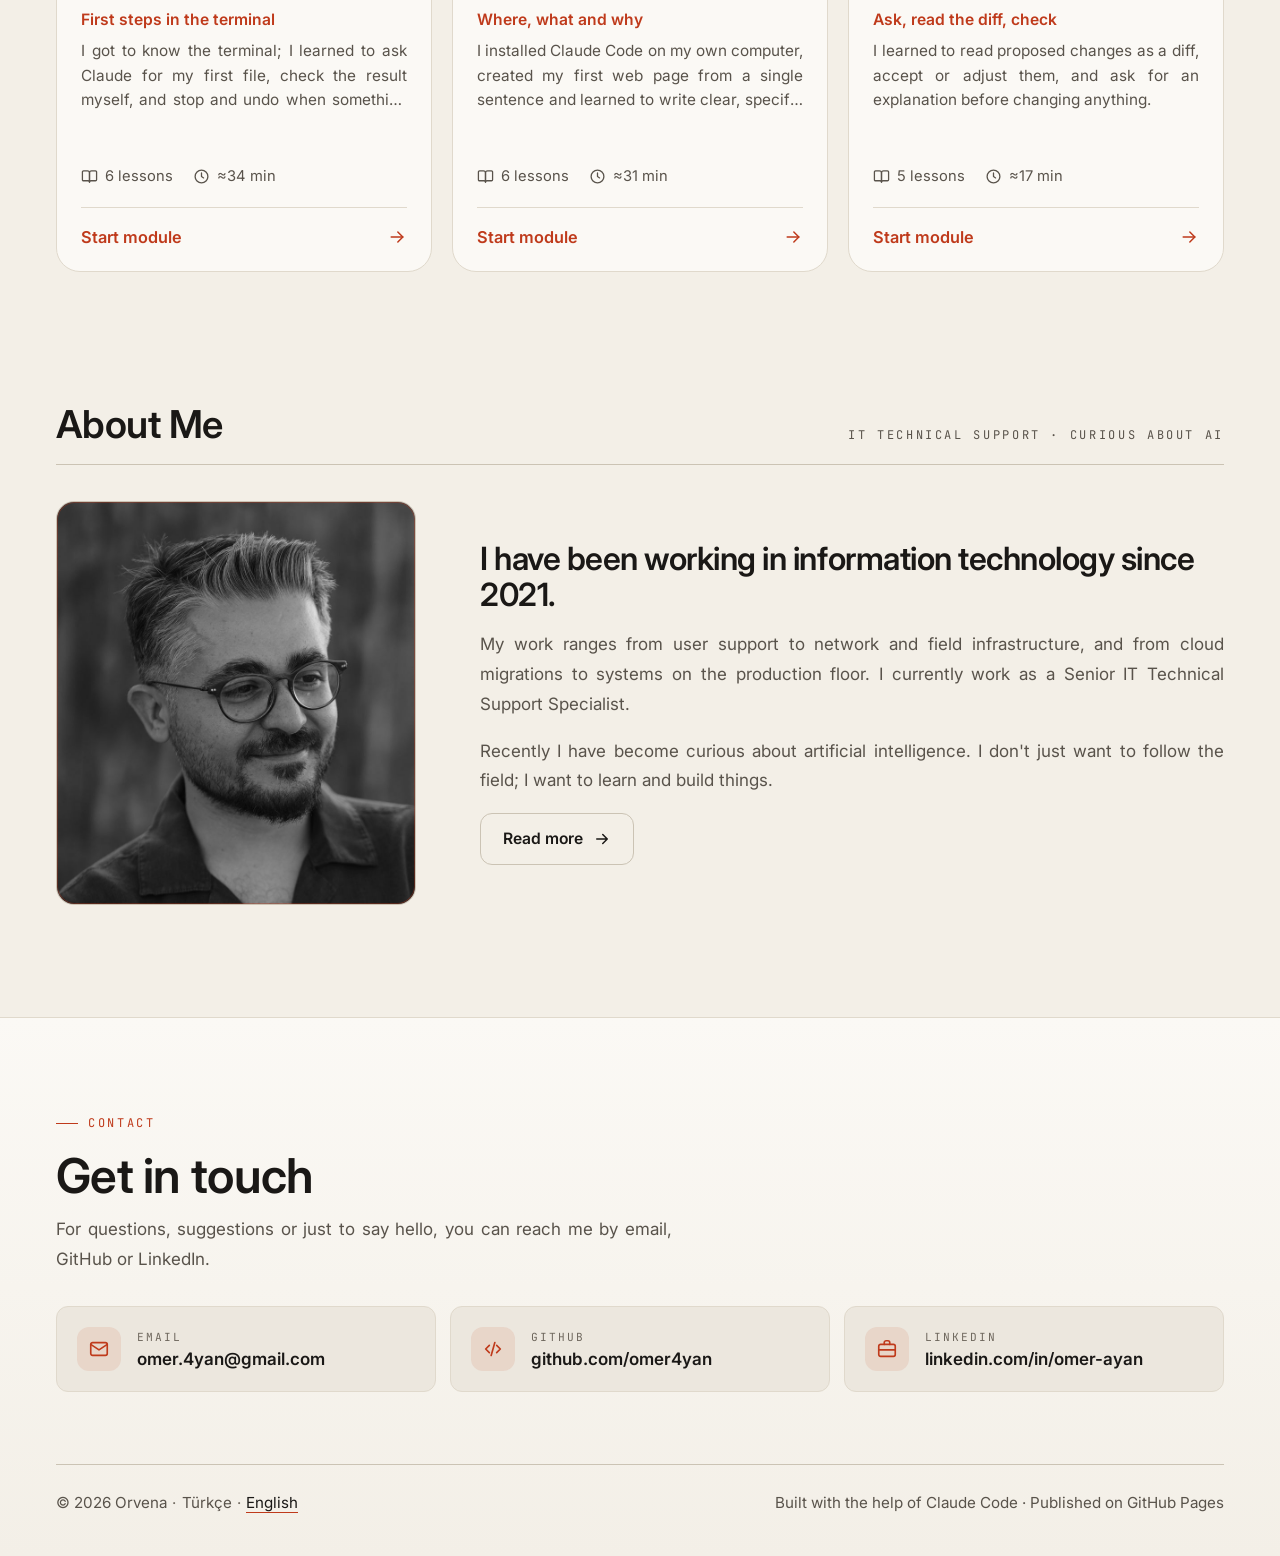
==== commit 46cf1687: "Canlı harita, ilk ekranda butonlar ve sadeleştirilmiş Hakkımda - Harita: noktalar canvas'ta çiziliyo" ====
--- a/en/index.html
+++ b/en/index.html
@@ -63,7 +63,9 @@
         </div>
       </div>
 
-      <figure class="hero2__map">
+      <figure class="hero2__map" data-map>
+        <div class="map-stage">
+        <canvas class="map-dots" aria-hidden="true"></canvas>
         <svg viewBox="0 0 720 620" role="img" aria-labelledby="map-title">
           <title id="map-title">Decorative map connecting the Orvena starting point to the course's 7 modules</title>
           <defs>
@@ -83,9 +85,10 @@
               </g>
             </mask>
           </defs>
-          <rect width="720" height="620" fill="url(#p-field)" mask="url(#m-fade)"/>
-          <rect width="720" height="620" fill="url(#p-land)" mask="url(#m-land)"/>
-
+          <rect class="map-pattern" width="720" height="620" fill="url(#p-field)" mask="url(#m-fade)"/>
+          <rect class="map-pattern" width="720" height="620" fill="url(#p-land)" mask="url(#m-land)"/>
+
+          <g class="map-fg">
           <circle class="map-hub-glow" cx="250" cy="290" r="34"/>
 
           <g style="--i:0"><path class="map-line" pathLength="1" d="M250 290Q300 120 450 95"/><circle class="map-mid" cx="325" cy="156" r="2.4"/><circle class="map-node" cx="450" cy="95" r="5"/><text class="map-label" x="462" y="99">01 · INSTALL CLAUDE CODE</text></g>
@@ -96,13 +99,12 @@
           <g style="--i:5"><path class="map-line" pathLength="1" d="M250 290Q320 380 310 530"/><circle class="map-mid" cx="300" cy="395" r="2.4"/><circle class="map-node" cx="310" cy="530" r="5"/><text class="map-label" x="322" y="534">06 · HOOKS, MCP &amp; WORKFLOW</text></g>
           <g style="--i:6"><path class="map-line" pathLength="1" d="M250 290Q150 330 120 470"/><circle class="map-mid" cx="167.5" cy="355" r="2.4"/><circle class="map-node" cx="120" cy="470" r="5"/><text class="map-label" x="132" y="474">07 · CAPSTONE PROJECT</text></g>
 
+          <g class="map-flow" aria-hidden="true"></g>
           <circle class="map-hub" cx="250" cy="290" r="7"/>
           <text class="map-label map-label--hub" x="236" y="282" text-anchor="end">ORVENA</text>
+          </g>
         </svg>
-        <figcaption class="hero2__legend">
-          <span><i class="legend-dot" aria-hidden="true"></i>Starting point</span>
-          <span><i class="legend-dot legend-dot--node" aria-hidden="true"></i>The course's 7 modules (illustrative)</span>
-        </figcaption>
+        </div>
       </figure>
     </section>
 
@@ -277,6 +279,7 @@
   </footer>
 
   <script src="../assets/js/modules.js" defer></script>
+  <script src="../assets/js/map.js" defer></script>
   <script src="../assets/js/main.js" defer></script>
 </body>
 </html>
--- a/assets/css/style.css
+++ b/assets/css/style.css
@@ -962,6 +962,19 @@
   line-clamp: 3;
   overflow: hidden;
   min-height: calc(1.6em * 3);
+  /* İki yana yasla; satır yüksekliği 3 satırlık sınırla uyumlu kalsın diye ortak kurala eklenmedi */
+  text-align: justify;
+  text-align-last: left;
+  -webkit-hyphens: auto;
+  hyphens: auto;
+}
+
+@media (max-width: 640px) {
+  .mcard__desc {
+    text-align: left;
+    -webkit-hyphens: manual;
+    hyphens: manual;
+  }
 }
 
 .mcard__meta {
@@ -1993,14 +2006,7 @@
   font-size: clamp(2.4rem, 6vw, 4.2rem);
   font-weight: 600;
   letter-spacing: -0.03em;
-  margin: 18px 0 8px;
-}
-
-.about-hero__role {
-  color: var(--accent);
-  font-weight: 500;
-  font-size: 1.1rem;
-  margin-bottom: 28px;
+  margin: 18px 0 28px;
 }
 
 .about-hero__text p {
@@ -2014,194 +2020,6 @@
   flex-wrap: wrap;
   gap: 12px;
   margin-top: 28px;
-}
-
-.xp {
-  margin-top: 28px;
-}
-
-.xp__company {
-  display: flex;
-  justify-content: space-between;
-  flex-wrap: wrap;
-  gap: 6px 20px;
-  align-items: baseline;
-  margin-bottom: 22px;
-}
-
-.xp__company h3 {
-  font-size: clamp(1.15rem, 2vw, 1.35rem);
-  font-weight: 600;
-}
-
-.roles {
-  list-style: none;
-  margin: 0;
-  padding: 0;
-}
-
-.role {
-  position: relative;
-  padding: 0 0 36px 40px;
-}
-
-.role::before {
-  content: "";
-  position: absolute;
-  left: 9px;
-  top: 26px;
-  bottom: 0;
-  width: 1px;
-  background: var(--line-strong);
-}
-
-.role:last-child::before {
-  display: none;
-}
-
-.role::after {
-  content: "";
-  position: absolute;
-  left: 0;
-  top: 6px;
-  width: 19px;
-  height: 19px;
-  border-radius: 50%;
-  border: 2px solid var(--accent);
-  background: var(--bg);
-}
-
-.role:first-child::after {
-  background: var(--accent);
-}
-
-.role__head {
-  display: flex;
-  justify-content: space-between;
-  flex-wrap: wrap;
-  gap: 4px 16px;
-  align-items: baseline;
-}
-
-.role__head h4 {
-  font-size: 1.1rem;
-  font-weight: 600;
-}
-
-.role__date {
-  font-family: var(--font-mono);
-  font-size: 0.78rem;
-  letter-spacing: 0.06em;
-  color: var(--muted);
-}
-
-.role ul {
-  margin: 14px 0 0;
-  padding: 0;
-  list-style: none;
-  display: grid;
-  gap: 10px;
-}
-
-.role ul li {
-  padding: 14px 16px;
-  border: 1px solid var(--line);
-  border-radius: var(--radius-sm);
-  background: var(--panel);
-  color: var(--text-soft);
-  font-size: 0.97rem;
-  line-height: 1.6;
-}
-
-.role ul li strong {
-  color: var(--text);
-  font-weight: 600;
-}
-
-.cards-2 {
-  display: grid;
-  grid-template-columns: repeat(2, minmax(0, 1fr));
-  gap: 14px;
-  margin-top: 28px;
-}
-
-.info-card {
-  border: 1px solid var(--line);
-  border-radius: var(--radius-sm);
-  background: var(--panel);
-  padding: 22px;
-}
-
-.info-card .eyebrow {
-  font-size: 0.7rem;
-}
-
-.info-card h3 {
-  font-size: 1.15rem;
-  font-weight: 600;
-  margin: 10px 0 4px;
-}
-
-.info-card p {
-  margin: 0;
-  color: var(--muted);
-}
-
-.cert-list {
-  list-style: none;
-  margin: 28px 0 0;
-  padding: 0;
-}
-
-.cert-list li {
-  display: grid;
-  grid-template-columns: minmax(0, 1fr) auto;
-  gap: 6px 24px;
-  align-items: baseline;
-  padding: 18px 4px;
-  border-bottom: 1px solid var(--line);
-}
-
-.cert-list strong {
-  font-weight: 600;
-}
-
-.cert-list span {
-  color: var(--muted);
-  font-size: 0.95rem;
-}
-
-.cert-list .cert-date {
-  font-family: var(--font-mono);
-  font-size: 0.78rem;
-  color: var(--muted);
-  white-space: nowrap;
-}
-
-.tags {
-  display: flex;
-  flex-wrap: wrap;
-  gap: 10px;
-  margin-top: 28px;
-  padding: 0;
-  list-style: none;
-}
-
-.tags li {
-  padding: 9px 14px;
-  border: 1px solid var(--line-strong);
-  border-radius: 10px;
-  background: var(--panel);
-  font-size: 0.93rem;
-}
-
-.lang-line {
-  margin-top: 22px;
-  color: var(--muted);
-}
-
-.lang-line strong {
-  color: var(--text);
 }
 
 /* =========================================================
@@ -2415,21 +2233,6 @@
     max-width: 300px;
   }
 
-  .cards-2 {
-    grid-template-columns: minmax(0, 1fr);
-  }
-
-  .cert-list li {
-    grid-template-columns: minmax(0, 1fr);
-  }
-
-  .role {
-    padding-left: 32px;
-  }
-
-  .footer-note {
-    flex-direction: column;
-  }
 }
 
 @media (prefers-reduced-motion: reduce) {
--- a/assets/css/home.css
+++ b/assets/css/home.css
@@ -1,14 +1,16 @@
 /* =========================================================
-   Ana sayfa: editoryal giriş alanı (solda metin, sağda noktalı harita)
+   Ana sayfa: editoryal giriş alanı (solda metin, sağda canlı noktalı harita)
    Üst menü, kenar boşluğu ve genişlik style.css içindeki ortak değerleri kullanır.
+   Hedef: sayfa ilk açıldığında, kaydırmadan "Öğrenme yolculuğum" butonu görünsün.
+   Bu yüzden başlık boyutu ekran genişliğinin yanında yüksekliğine göre de sınırlanır.
    ========================================================= */
 
 .hero2 {
   display: grid;
   grid-template-columns: minmax(0, 1fr) minmax(0, 1.05fr);
-  align-items: center;
+  align-items: start;
   gap: clamp(32px, 4vw, 72px);
-  padding-top: clamp(40px, 6vw, 88px);
+  padding-top: clamp(20px, 4.5vh, 56px);
   padding-bottom: clamp(56px, 7vw, 104px);
 }
 
@@ -16,12 +18,13 @@
   min-width: 0;
 }
 
-/* Uzun başlık: zarif, dar serif; vurgu yalnızca renkle */
+/* Uzun başlık: zarif, dar serif; vurgu yalnızca renkle.
+   Boyut hem genişliğe (vw) hem yüksekliğe (vh) göre; hangisi küçükse o. */
 .hero2__title {
   margin: 0;
   font-family: "Instrument Serif", Georgia, "Times New Roman", serif;
   font-weight: 400;
-  font-size: clamp(2.5rem, 1.4rem + 3.4vw, 5rem);
+  font-size: clamp(2.1rem, min(4.6vw, 8.2vh), 4.6rem);
   line-height: 1.04;
   letter-spacing: -0.012em;
   color: var(--text);
@@ -33,8 +36,8 @@
 }
 
 .hero2__desc {
-  margin: 30px 0 0;
-  font-size: 1.1rem;
+  margin: clamp(16px, 2.6vh, 28px) 0 0;
+  font-size: 1.05rem;
   color: var(--muted);
 }
 
@@ -47,26 +50,50 @@
   display: flex;
   flex-wrap: wrap;
   gap: 12px;
-  margin-top: 36px;
+  margin-top: clamp(20px, 3.2vh, 34px);
 }
 
 .hero2__actions .btn {
-  min-height: 54px;
-  padding: 14px 24px;
+  min-height: 52px;
+  padding: 13px 24px;
   font-size: 1.02rem;
 }
 
-/* Sağ: noktalı harita */
+/* ---------- Sağ: canlı noktalı harita ---------- */
 .hero2__map {
   margin: 0;
   min-width: 0;
+  align-self: center;
+  /* Harita ekran yüksekliğini aşmasın, metni aşağı itmesin */
+  max-width: calc((100vh - var(--header-h) - 48px) * 720 / 620);
+  width: 100%;
+  justify-self: end;
+}
+
+.map-stage {
+  position: relative;
+  aspect-ratio: 720 / 620;
+}
+
+.map-dots {
+  position: absolute;
+  inset: 0;
+  width: 100%;
+  height: 100%;
+  pointer-events: none;
 }
 
 .hero2__map svg {
+  position: relative;
   display: block;
   width: 100%;
   height: auto;
   overflow: visible;
+}
+
+/* JavaScript çalışınca noktalar canvas'ta çizilir; yedek desen gizlenir */
+.hero2__map.is-live .map-pattern {
+  display: none;
 }
 
 .map-field {
@@ -87,6 +114,12 @@
 
 .map-mid {
   fill: var(--accent);
+}
+
+/* ORVENA'dan modüllere akan noktalar */
+.map-flow-dot {
+  fill: var(--accent);
+  opacity: 0;
 }
 
 .map-node {
@@ -120,36 +153,7 @@
   font-weight: 600;
 }
 
-.hero2__legend {
-  display: flex;
-  flex-wrap: wrap;
-  gap: 8px 24px;
-  margin-top: 10px;
-  font-family: var(--font-mono);
-  font-size: 0.74rem;
-  letter-spacing: 0.04em;
-  color: var(--dim);
-}
-
-.hero2__legend span {
-  display: inline-flex;
-  align-items: center;
-  gap: 8px;
-}
-
-.legend-dot {
-  width: 9px;
-  height: 9px;
-  border-radius: 50%;
-  background: var(--accent);
-}
-
-.legend-dot--node {
-  background: transparent;
-  border: 1.5px solid var(--text);
-}
-
-/* Hafif açılış animasyonu: çizgiler sırayla çizilir */
+/* Açılış animasyonu: çizgiler sırayla çizilir */
 @media (prefers-reduced-motion: no-preference) {
   .map-line {
     stroke-dasharray: 1;
@@ -198,21 +202,45 @@
   }
 }
 
-/* Tablet ve mobil: harita metnin altına geçer */
+/* ---------- Tablet ve mobil: harita metnin altına geçer ---------- */
 @media (max-width: 1023px) {
   .hero2 {
     grid-template-columns: minmax(0, 1fr);
-    gap: 40px;
+    gap: 36px;
   }
 
   .hero2__map {
+    justify-self: start;
     max-width: 680px;
   }
 }
 
 @media (max-width: 640px) {
+  .hero2 {
+    padding-top: 18px;
+  }
+
+  .hero2__title {
+    font-size: clamp(1.9rem, 8.6vw, 2.4rem);
+    line-height: 1.05;
+  }
+
   .hero2__desc {
-    font-size: 1rem;
+    margin-top: 14px;
+    font-size: 0.95rem;
+    line-height: 1.6;
+  }
+
+  .hero2__actions {
+    margin-top: 18px;
+    gap: 10px;
+  }
+
+  .hero2__actions .btn {
+    flex: 1 1 auto;
+    min-height: 48px;
+    padding: 12px 18px;
+    font-size: 0.98rem;
   }
 
   /* Harita küçüldüğünde modül etiketleri okunamayacak kadar küçülür;
@@ -220,8 +248,4 @@
   .map-label:not(.map-label--hub) {
     display: none;
   }
-
-  .hero2__actions .btn {
-    flex: 1 1 100%;
-  }
-}
+}
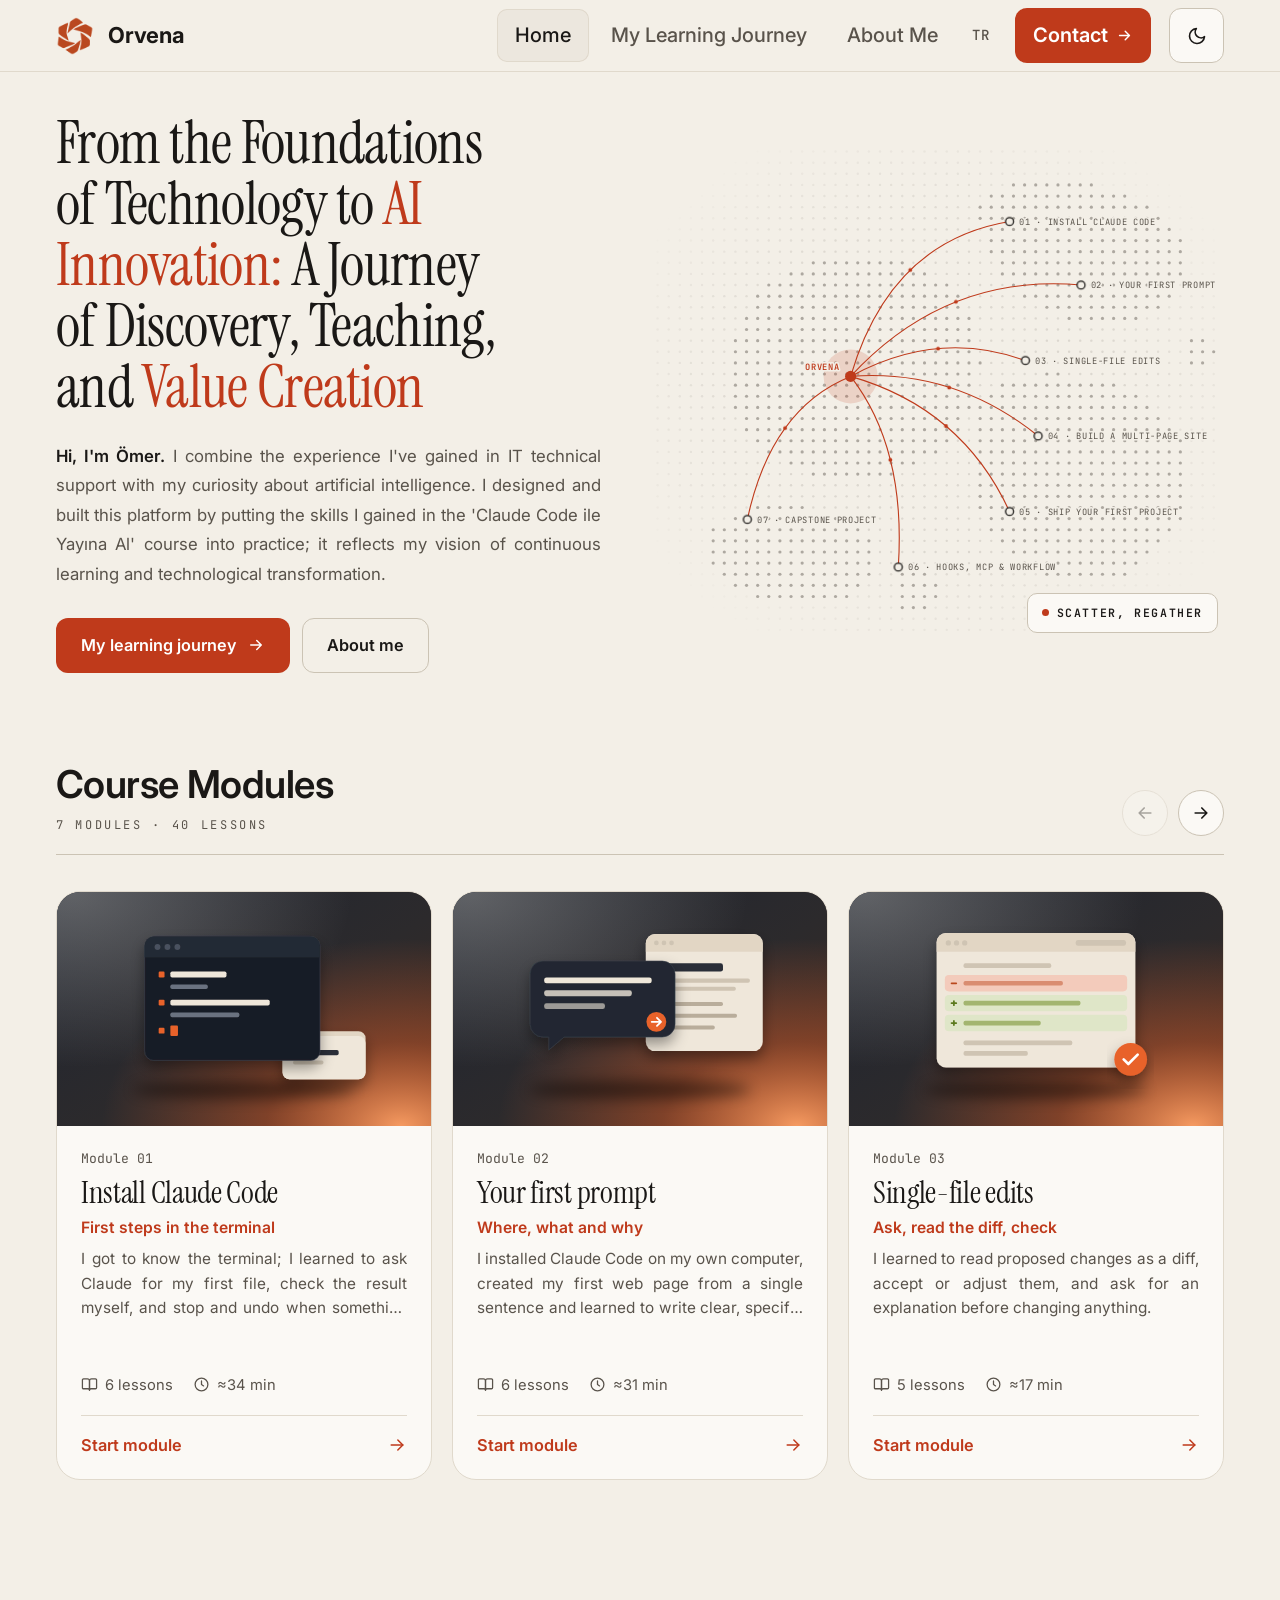
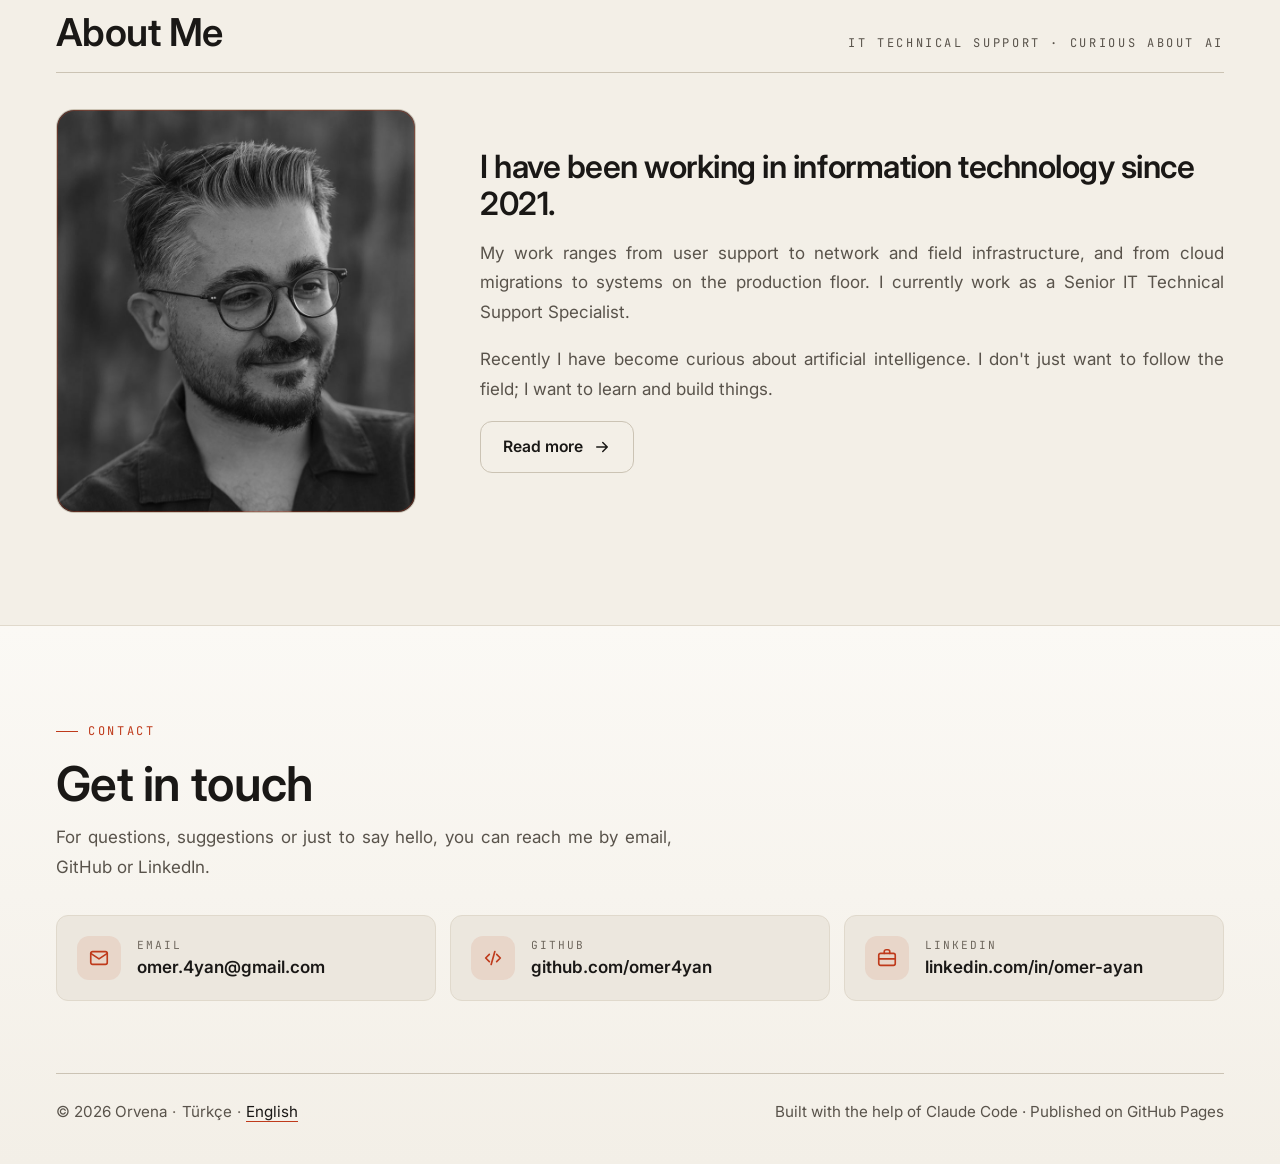
==== commit 9c26e3ca: "Harita animasyonunu referansa göre yenile, "Dağıt, yeniden topla" ekle, ders şeridini kaldır - Harit" ====
--- a/en/index.html
+++ b/en/index.html
@@ -88,7 +88,7 @@
           <rect class="map-pattern" width="720" height="620" fill="url(#p-field)" mask="url(#m-fade)"/>
           <rect class="map-pattern" width="720" height="620" fill="url(#p-land)" mask="url(#m-land)"/>
 
-          <g class="map-fg">
+          <g class="map-fg is-drawing">
           <circle class="map-hub-glow" cx="250" cy="290" r="34"/>
 
           <g style="--i:0"><path class="map-line" pathLength="1" d="M250 290Q300 120 450 95"/><circle class="map-mid" cx="325" cy="156" r="2.4"/><circle class="map-node" cx="450" cy="95" r="5"/><text class="map-label" x="462" y="99">01 · INSTALL CLAUDE CODE</text></g>
@@ -105,107 +105,10 @@
           </g>
         </svg>
         </div>
+        <button class="map-scatter" type="button" hidden><span class="map-scatter__dot" aria-hidden="true"></span>Scatter, regather</button>
       </figure>
     </section>
 
-    <!-- Lesson strip + launch card -->
-    <section class="container" aria-label="The course's lessons and the launch of my first website">
-      <div class="overview">
-        <div class="strip-box">
-          <p class="eyebrow strip-box__label">Lesson strip — each segment is one lesson</p>
-          <div class="strip" id="strip">
-            <div class="strip__group" style="--count:6">
-              <div class="strip__cells">
-                <a class="strip__cell" href="yolculuk.html#m1-d1" data-tip="Module 01 · Terminal, in your browser" aria-label="Module 01: Terminal, in your browser" title="Module 01 · Terminal, in your browser"></a>
-                <a class="strip__cell" href="yolculuk.html#m1-d2" data-tip="Module 01 · Your first file" aria-label="Module 01: Your first file" title="Module 01 · Your first file"></a>
-                <a class="strip__cell" href="yolculuk.html#m1-d3" data-tip="Module 01 · Where did that file go?" aria-label="Module 01: Where did that file go?" title="Module 01 · Where did that file go?"></a>
-                <a class="strip__cell" href="yolculuk.html#m1-d4" data-tip="Module 01 · When Claude gets it wrong" aria-label="Module 01: When Claude gets it wrong" title="Module 01 · When Claude gets it wrong"></a>
-                <a class="strip__cell" href="yolculuk.html#m1-d5" data-tip="Module 01 · What Claude is allowed to do" aria-label="Module 01: What Claude is allowed to do" title="Module 01 · What Claude is allowed to do"></a>
-                <a class="strip__cell" href="yolculuk.html#m1-d6" data-tip="Module 01 · Module 1 summary" aria-label="Module 01: Module 1 summary" title="Module 01 · Module 1 summary"></a>
-              </div>
-              <span class="strip__num">01</span>
-            </div>
-            <div class="strip__group" style="--count:6">
-              <div class="strip__cells">
-                <a class="strip__cell" href="yolculuk.html#m2-d1" data-tip="Module 02 · Anatomy of a prompt" aria-label="Module 02: Anatomy of a prompt" title="Module 02 · Anatomy of a prompt"></a>
-                <a class="strip__cell" href="yolculuk.html#m2-d2" data-tip="Module 02 · The clarity lever" aria-label="Module 02: The clarity lever" title="Module 02 · The clarity lever"></a>
-                <a class="strip__cell" href="yolculuk.html#m2-d3" data-tip="Module 02 · Context windows and /clear" aria-label="Module 02: Context windows and /clear" title="Module 02 · Context windows and /clear"></a>
-                <a class="strip__cell" href="yolculuk.html#m2-d4" data-tip="Module 02 · Slash commands" aria-label="Module 02: Slash commands" title="Module 02 · Slash commands"></a>
-                <a class="strip__cell" href="yolculuk.html#m2-d5" data-tip="Module 02 · @file and @directory" aria-label="Module 02: @file and @directory" title="Module 02 · @file and @directory"></a>
-                <a class="strip__cell" href="yolculuk.html#m2-d6" data-tip="Module 02 · Module 2 summary" aria-label="Module 02: Module 2 summary" title="Module 02 · Module 2 summary"></a>
-              </div>
-              <span class="strip__num">02</span>
-            </div>
-            <div class="strip__group" style="--count:5">
-              <div class="strip__cells">
-                <a class="strip__cell" href="yolculuk.html#m3-d1" data-tip="Module 03 · Reading a diff" aria-label="Module 03: Reading a diff" title="Module 03 · Reading a diff"></a>
-                <a class="strip__cell" href="yolculuk.html#m3-d2" data-tip="Module 03 · Accepting and adjusting edits" aria-label="Module 03: Accepting and adjusting edits" title="Module 03 · Accepting and adjusting edits"></a>
-                <a class="strip__cell" href="yolculuk.html#m3-d3" data-tip="Module 03 · Asking for explanations" aria-label="Module 03: Asking for explanations" title="Module 03 · Asking for explanations"></a>
-                <a class="strip__cell" href="yolculuk.html#m3-d4" data-tip="Module 03 · Small refactors" aria-label="Module 03: Small refactors" title="Module 03 · Small refactors"></a>
-                <a class="strip__cell" href="yolculuk.html#m3-d5" data-tip="Module 03 · Module 3 summary" aria-label="Module 03: Module 3 summary" title="Module 03 · Module 3 summary"></a>
-              </div>
-              <span class="strip__num">03</span>
-            </div>
-            <div class="strip__group" style="--count:5">
-              <div class="strip__cells">
-                <a class="strip__cell" href="yolculuk.html#m4-d1" data-tip="Module 04 · Why planning matters" aria-label="Module 04: Why planning matters" title="Module 04 · Why planning matters"></a>
-                <a class="strip__cell" href="yolculuk.html#m4-d2" data-tip="Module 04 · Edits across files" aria-label="Module 04: Edits across files" title="Module 04 · Edits across files"></a>
-                <a class="strip__cell" href="yolculuk.html#m4-d3" data-tip="Module 04 · Breaking tasks into pieces" aria-label="Module 04: Breaking tasks into pieces" title="Module 04 · Breaking tasks into pieces"></a>
-                <a class="strip__cell" href="yolculuk.html#m4-d4" data-tip="Module 04 · Reviewing your own diff" aria-label="Module 04: Reviewing your own diff" title="Module 04 · Reviewing your own diff"></a>
-                <a class="strip__cell" href="yolculuk.html#m4-d5" data-tip="Module 04 · Module 4 summary" aria-label="Module 04: Module 4 summary" title="Module 04 · Module 4 summary"></a>
-              </div>
-              <span class="strip__num">04</span>
-            </div>
-            <div class="strip__group" style="--count:6">
-              <div class="strip__cells">
-                <a class="strip__cell" href="yolculuk.html#m5-d1" data-tip="Module 05 · Localhost vs. the live web" aria-label="Module 05: Localhost vs. the live web" title="Module 05 · Localhost vs. the live web"></a>
-                <a class="strip__cell" href="yolculuk.html#m5-d2" data-tip="Module 05 · Git: the five commands you need" aria-label="Module 05: Git: the five commands you need" title="Module 05 · Git: the five commands you need"></a>
-                <a class="strip__cell" href="yolculuk.html#m5-d3" data-tip="Module 05 · Deploying to Vercel" aria-label="Module 05: Deploying to Vercel" title="Module 05 · Deploying to Vercel"></a>
-                <a class="strip__cell" href="yolculuk.html#m5-d4" data-tip="Module 05 · Environment variables and secrets" aria-label="Module 05: Environment variables and secrets" title="Module 05 · Environment variables and secrets"></a>
-                <a class="strip__cell" href="yolculuk.html#m5-d5" data-tip="Module 05 · Domains, HTTPS and really going live" aria-label="Module 05: Domains, HTTPS and really going live" title="Module 05 · Domains, HTTPS and really going live"></a>
-                <a class="strip__cell" href="yolculuk.html#m5-d6" data-tip="Module 05 · Module 5 summary" aria-label="Module 05: Module 5 summary" title="Module 05 · Module 5 summary"></a>
-              </div>
-              <span class="strip__num">05</span>
-            </div>
-            <div class="strip__group" style="--count:6">
-              <div class="strip__cells">
-                <a class="strip__cell" href="yolculuk.html#m6-d1" data-tip="Module 06 · CLAUDE.md: teach Claude your project" aria-label="Module 06: CLAUDE.md: teach Claude your project" title="Module 06 · CLAUDE.md: teach Claude your project"></a>
-                <a class="strip__cell" href="yolculuk.html#m6-d2" data-tip="Module 06 · Slash commands and subagents" aria-label="Module 06: Slash commands and subagents" title="Module 06 · Slash commands and subagents"></a>
-                <a class="strip__cell" href="yolculuk.html#m6-d3" data-tip="Module 06 · Hooks: automate the boring parts" aria-label="Module 06: Hooks: automate the boring parts" title="Module 06 · Hooks: automate the boring parts"></a>
-                <a class="strip__cell" href="yolculuk.html#m6-d4" data-tip="Module 06 · MCP: give Claude new tools" aria-label="Module 06: MCP: give Claude new tools" title="Module 06 · MCP: give Claude new tools"></a>
-                <a class="strip__cell" href="yolculuk.html#m6-d5" data-tip="Module 06 · Beyond the terminal: Agent SDK" aria-label="Module 06: Beyond the terminal: Agent SDK" title="Module 06 · Beyond the terminal: Agent SDK"></a>
-                <a class="strip__cell" href="yolculuk.html#m6-d6" data-tip="Module 06 · Module 6 summary" aria-label="Module 06: Module 6 summary" title="Module 06 · Module 6 summary"></a>
-              </div>
-              <span class="strip__num">06</span>
-            </div>
-            <div class="strip__group" style="--count:6">
-              <div class="strip__cells">
-                <a class="strip__cell" href="yolculuk.html#m7-d1" data-tip="Module 07 · The capstone brief" aria-label="Module 07: The capstone brief" title="Module 07 · The capstone brief"></a>
-                <a class="strip__cell" href="yolculuk.html#m7-d2" data-tip="Module 07 · Build the pages, deploy on day one" aria-label="Module 07: Build the pages, deploy on day one" title="Module 07 · Build the pages, deploy on day one"></a>
-                <a class="strip__cell" href="yolculuk.html#m7-d3" data-tip="Module 07 · Fill it with real content" aria-label="Module 07: Fill it with real content" title="Module 07 · Fill it with real content"></a>
-                <a class="strip__cell" href="yolculuk.html#m7-d4" data-tip="Module 07 · Add a way to reach you" aria-label="Module 07: Add a way to reach you" title="Module 07 · Add a way to reach you"></a>
-                <a class="strip__cell" href="yolculuk.html#m7-d5" data-tip="Module 07 · Polish, review and publish" aria-label="Module 07: Polish, review and publish" title="Module 07 · Polish, review and publish"></a>
-                <a class="strip__cell" href="yolculuk.html#m7-d6" data-tip="Module 07 · Module 7 summary: you shipped" aria-label="Module 07: Module 7 summary: you shipped" title="Module 07 · Module 7 summary: you shipped"></a>
-              </div>
-              <span class="strip__num">07</span>
-            </div>
-          </div>
-          <p class="strip-tip" id="strip-tip" aria-live="polite">Hover over a segment to see the lesson title; click it to go to that lesson.</p>
-        </div>
-
-        <a class="launch-card" href="yolculuk.html#yayin-gunu">
-          <div>
-            <p class="eyebrow dash">6 November 2026</p>
-            <h2>My first website is live</h2>
-            <p>I built this website by putting what I learned into practice and published it on GitHub Pages.</p>
-          </div>
-          <div class="launch-card__foot">
-            <span>Launch day</span>
-            <svg viewBox="0 0 24 24" fill="none" stroke="currentColor" stroke-width="2" stroke-linecap="round" stroke-linejoin="round" aria-hidden="true"><path d="M5 12h14M13 6l6 6-6 6"/></svg>
-          </div>
-        </a>
-      </div>
-    </section>
 
     <!-- Course Modules (cards are generated from the data in assets/js/modules.js) -->
     <section class="section container modules" aria-labelledby="modules-title" data-modules-carousel data-base="../">
--- a/assets/css/style.css
+++ b/assets/css/style.css
@@ -586,177 +586,6 @@
   display: block;
 }
 
-/* ---------- Ana sayfa: giriş alanı ---------- */
-
-.hero {
-  padding-top: clamp(40px, 7vw, 88px);
-  padding-bottom: clamp(32px, 5vw, 56px);
-}
-
-.hero__meta {
-  display: flex;
-  justify-content: space-between;
-  align-items: center;
-  flex-wrap: wrap;
-  gap: 8px 24px;
-  padding-bottom: 18px;
-  border-bottom: 1px solid var(--line-strong);
-}
-
-.hero__title {
-  margin: clamp(20px, 3vw, 32px) 0 clamp(18px, 2.5vw, 28px);
-  font-size: clamp(3.4rem, 14vw, 10.5rem);
-  font-weight: 600;
-  line-height: 0.88;
-  letter-spacing: -0.035em;
-  text-transform: uppercase;
-}
-
-.hero__lead {
-  font-size: clamp(1.15rem, 2.2vw, 1.45rem);
-  color: var(--text);
-  max-width: 34ch;
-  margin-bottom: 18px;
-  line-height: 1.4;
-}
-
-.hero__intro {
-  color: var(--muted);
-  max-width: 62ch;
-  margin-bottom: 28px;
-}
-
-.hero__actions {
-  display: flex;
-  flex-wrap: wrap;
-  gap: 12px;
-}
-
-/* ---------- Ana sayfa: ders şeridi + yayın kartı ---------- */
-
-.overview {
-  display: grid;
-  grid-template-columns: minmax(0, 1.85fr) minmax(0, 1fr);
-  border: 1px solid var(--line-strong);
-  margin-bottom: clamp(56px, 8vw, 96px);
-}
-
-.strip-box {
-  padding: clamp(24px, 3vw, 36px);
-  min-width: 0;
-}
-
-.strip-box__label {
-  margin-bottom: 18px;
-}
-
-.strip {
-  display: flex;
-  gap: 10px;
-}
-
-.strip__group {
-  flex: var(--count, 6) 1 0;
-  display: flex;
-  flex-direction: column;
-  gap: 10px;
-  min-width: 0;
-}
-
-.strip__cells {
-  display: flex;
-  gap: 3px;
-}
-
-.strip__cell {
-  position: relative;
-  flex: 1 1 0;
-  height: 34px;
-  background: var(--accent);
-  border-radius: 2px;
-  text-decoration: none;
-  transition: transform 0.15s, background-color 0.15s;
-}
-
-.strip__cell:hover,
-.strip__cell:focus-visible {
-  background: var(--accent-hover);
-  transform: translateY(-3px);
-}
-
-.strip__num {
-  font-family: var(--font-mono);
-  font-size: 0.7rem;
-  letter-spacing: 0.12em;
-  color: var(--dim);
-}
-
-.strip-tip {
-  margin-top: 18px;
-  min-height: 1.6em;
-  font-size: 0.92rem;
-  color: var(--muted);
-}
-
-.strip-tip strong {
-  color: var(--text);
-  font-weight: 600;
-}
-
-.launch-card {
-  display: flex;
-  flex-direction: column;
-  justify-content: space-between;
-  gap: 24px;
-  padding: clamp(24px, 3vw, 36px);
-  background: var(--light-card);
-  color: var(--light-text);
-  text-decoration: none;
-  transition: background-color 0.2s;
-}
-
-.launch-card:hover {
-  background: var(--light-card-hover);
-}
-
-.launch-card .eyebrow {
-  color: var(--accent);
-}
-
-.launch-card h2 {
-  font-size: clamp(1.6rem, 2.6vw, 2.1rem);
-  font-weight: 600;
-  margin-top: 14px;
-}
-
-.launch-card p {
-  color: var(--light-muted);
-  margin: 10px 0 0;
-  font-size: 0.98rem;
-}
-
-.launch-card__foot {
-  display: flex;
-  justify-content: space-between;
-  align-items: center;
-  font-family: var(--font-mono);
-  font-size: 0.75rem;
-  letter-spacing: 0.18em;
-  text-transform: uppercase;
-  color: var(--light-muted);
-}
-
-.launch-card__foot svg {
-  width: 22px;
-  height: 22px;
-  color: var(--light-text);
-  transition: transform 0.2s;
-}
-
-.launch-card:hover .launch-card__foot svg {
-  transform: translateX(4px);
-}
-
 /* ---------- Bölüm başlıkları ---------- */
 
 .section {
@@ -2147,10 +1976,6 @@
 }
 
 @media (max-width: 960px) {
-  .overview {
-    grid-template-columns: minmax(0, 1fr);
-  }
-
   .about-hero {
     grid-template-columns: minmax(0, 1fr);
   }
@@ -2198,32 +2023,6 @@
     font-size: 1.02rem;
   }
 
-  .hero__meta .eyebrow {
-    font-size: 0.68rem;
-    letter-spacing: 0.18em;
-  }
-
-  .hero__actions .btn {
-    flex: 1 1 100%;
-  }
-
-  .strip {
-    gap: 6px;
-  }
-
-  .strip__cells {
-    gap: 2px;
-  }
-
-  .strip__cell {
-    height: 28px;
-  }
-
-  .strip__num {
-    font-size: 0.62rem;
-    letter-spacing: 0.04em;
-  }
-
 
   .about-teaser {
     grid-template-columns: minmax(0, 1fr);
--- a/assets/css/home.css
+++ b/assets/css/home.css
@@ -61,6 +61,7 @@
 
 /* ---------- Sağ: canlı noktalı harita ---------- */
 .hero2__map {
+  position: relative;
   margin: 0;
   min-width: 0;
   align-self: center;
@@ -120,6 +121,60 @@
 .map-flow-dot {
   fill: var(--accent);
   opacity: 0;
+}
+
+/* "Dağıt, yeniden topla": saçılma sırasında çizgiler, düğümler ve akan noktalar gizlenir;
+   merkez ve ORVENA etiketi görünür kalır */
+.map-fg > g[style],
+.map-fg .map-flow {
+  transition: opacity 0.25s ease;
+}
+
+.map-fg.is-scattered > g[style],
+.map-fg.is-scattered .map-flow {
+  opacity: 0;
+}
+
+.map-scatter {
+  position: absolute;
+  right: 6px;
+  bottom: 6px;
+  display: inline-flex;
+  align-items: center;
+  gap: 8px;
+  min-height: 40px;
+  padding: 8px 14px;
+  border: 1px solid var(--line-strong);
+  border-radius: 10px;
+  background: var(--panel);
+  color: var(--text);
+  font-family: var(--font-mono);
+  font-size: 0.72rem;
+  font-weight: 600;
+  letter-spacing: 0.14em;
+  text-transform: uppercase;
+  cursor: pointer;
+  transition: border-color 0.2s, background-color 0.2s;
+}
+
+.map-scatter[hidden] {
+  display: none;
+}
+
+.map-scatter:hover {
+  border-color: var(--accent);
+}
+
+.map-scatter:disabled {
+  cursor: progress;
+  opacity: 0.7;
+}
+
+.map-scatter__dot {
+  width: 7px;
+  height: 7px;
+  border-radius: 50%;
+  background: var(--accent);
 }
 
 .map-node {
@@ -153,18 +208,19 @@
   font-weight: 600;
 }
 
-/* Açılış animasyonu: çizgiler sırayla çizilir */
+/* Çizgiler sırayla çizilir. "is-drawing" sınıfı JS tarafından kaldırılıp yeniden
+   eklenerek animasyon "Dağıt, yeniden topla" sonrasında baştan oynatılır. */
 @media (prefers-reduced-motion: no-preference) {
-  .map-line {
+  .map-fg.is-drawing .map-line {
     stroke-dasharray: 1;
     stroke-dashoffset: 1;
     animation: map-draw 1.1s ease-out forwards;
     animation-delay: calc(0.25s + var(--i, 0) * 0.14s);
   }
 
-  .map-mid,
-  .map-node,
-  .map-label:not(.map-label--hub) {
+  .map-fg.is-drawing .map-mid,
+  .map-fg.is-drawing .map-node,
+  .map-fg.is-drawing .map-label:not(.map-label--hub) {
     opacity: 0;
     animation: map-fade 0.5s ease-out forwards;
     animation-delay: calc(0.9s + var(--i, 0) * 0.14s);
@@ -243,6 +299,12 @@
     font-size: 0.98rem;
   }
 
+  .map-scatter {
+    min-height: 44px;
+    right: 0;
+    bottom: 0;
+  }
+
   /* Harita küçüldüğünde modül etiketleri okunamayacak kadar küçülür;
      modüller hemen alttaki kartlarda listelendiği için burada gizlenir. */
   .map-label:not(.map-label--hub) {
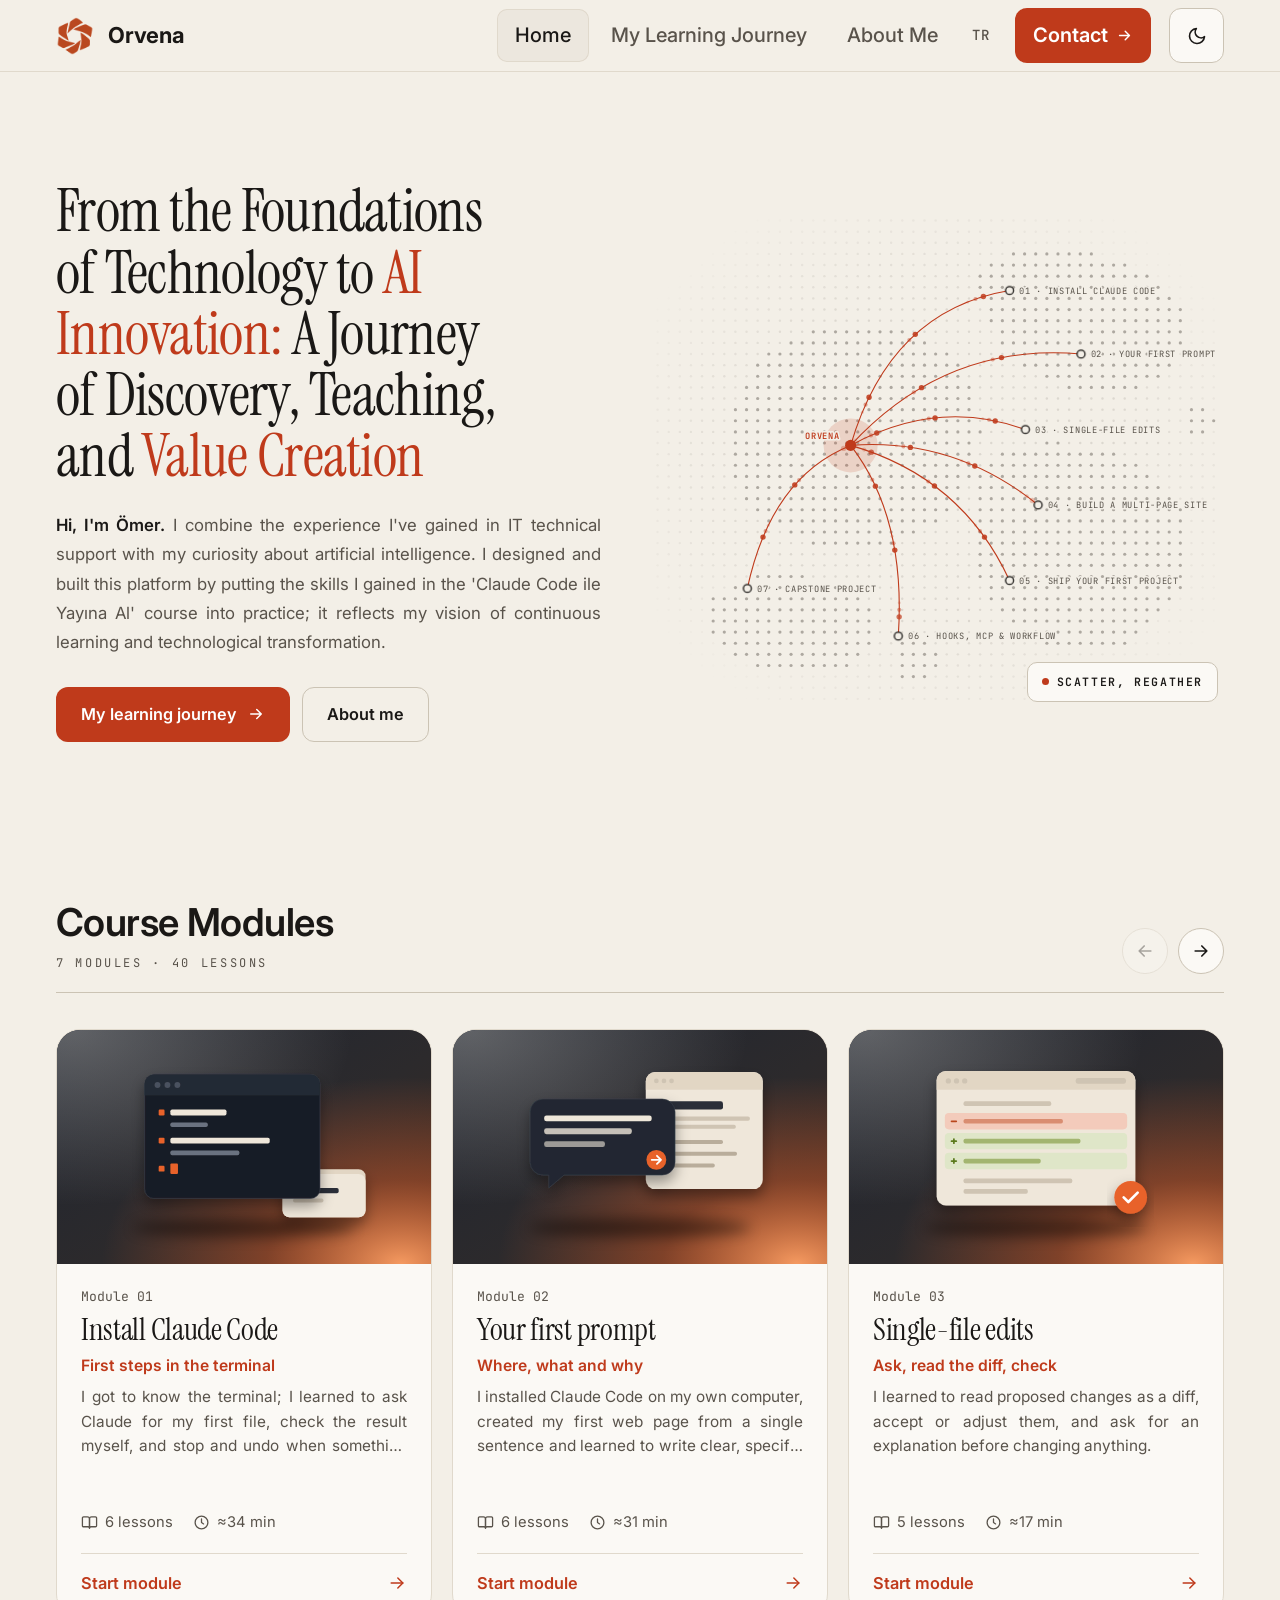
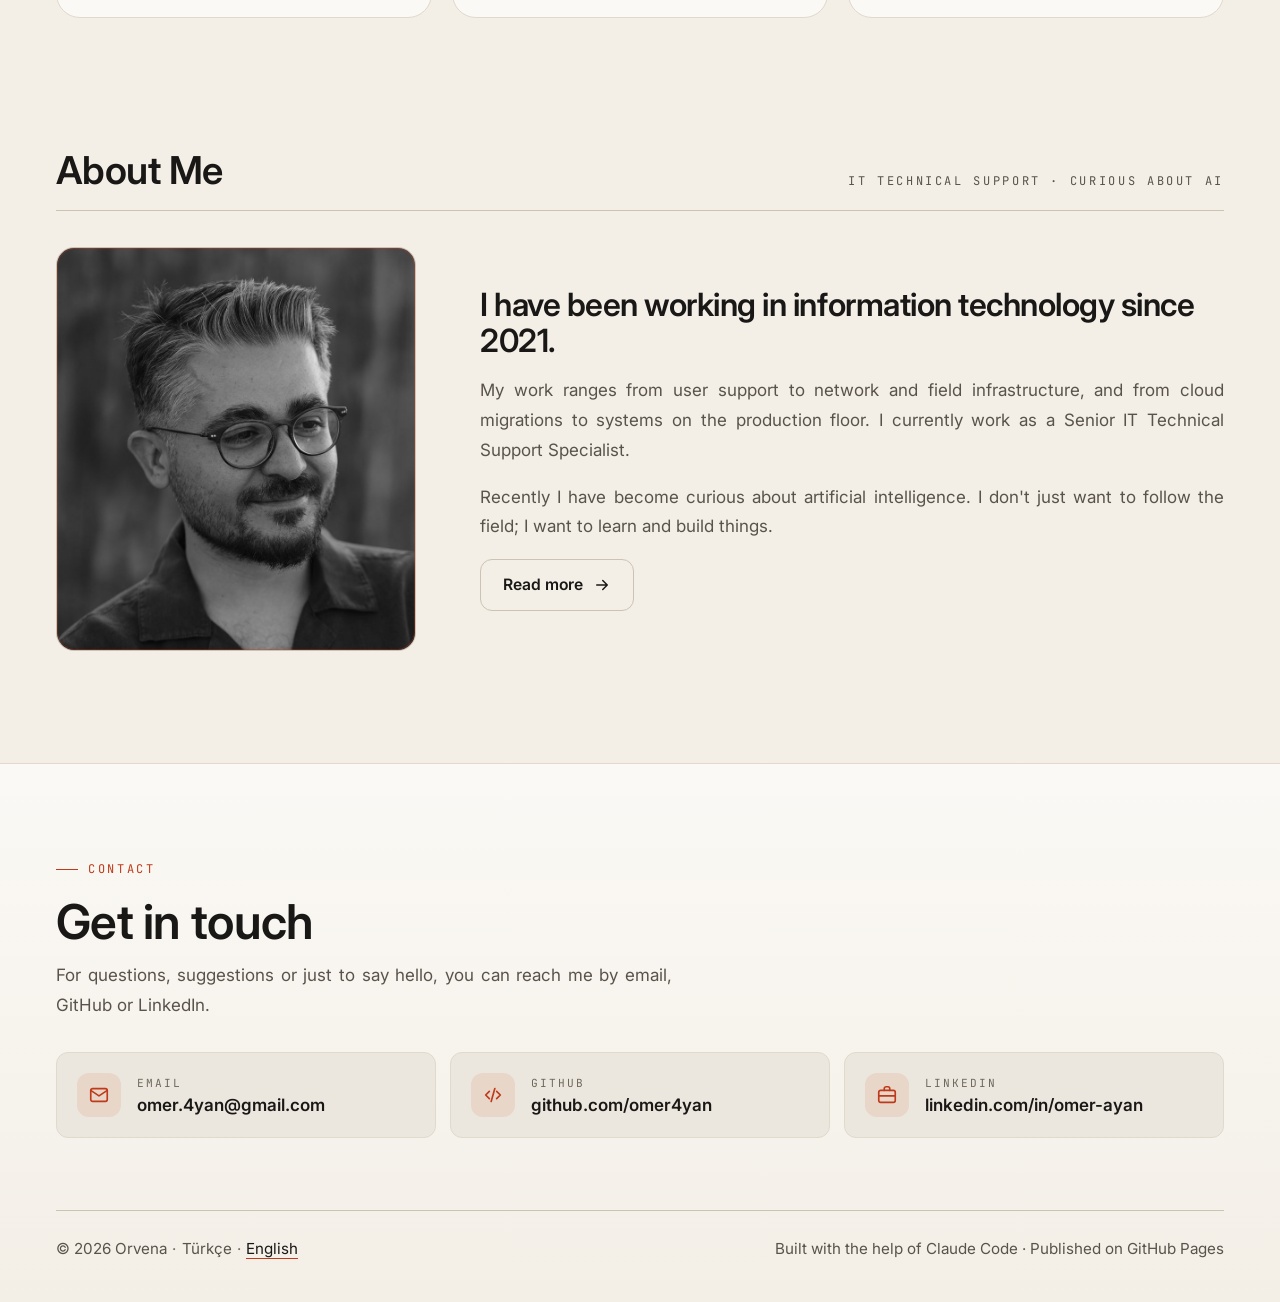
==== commit 938d5b11: "Öğrenme Yolculuğum ders sayfalarında: menü ve kartlar ders.html'e, Yayın günü ders şablonunda yolcul" ====
--- a/en/index.html
+++ b/en/index.html
@@ -38,7 +38,7 @@
       </button>
       <nav class="nav" id="site-nav" aria-label="Main menu">
         <a href="index.html" aria-current="page">Home</a>
-        <a href="yolculuk.html">My Learning Journey</a>
+        <a href="ders.html">My Learning Journey</a>
         <a href="hakkimda.html">About Me</a>
         <a class="nav__lang" href="../index.html" hreflang="tr" lang="tr" aria-label="Türkçe sürüm">TR</a>
         <a class="nav__cta" href="#iletisim">Contact
@@ -55,7 +55,7 @@
         <h1 class="hero2__title" id="hero-title">From the Foundations of Technology to <span class="hl">AI Innovation:</span> A Journey of Discovery, Teaching, and <span class="hl">Value Creation</span></h1>
         <p class="hero2__desc"><strong>Hi, I'm Ömer.</strong> I combine the experience I've gained in IT technical support with my curiosity about artificial intelligence. I designed and built this platform by putting the skills I gained in the 'Claude Code ile Yayına Al' course into practice; it reflects my vision of continuous learning and technological transformation.</p>
         <div class="hero2__actions">
-          <a class="btn btn--primary" href="yolculuk.html">
+          <a class="btn btn--primary" href="ders.html">
             My learning journey
             <svg viewBox="0 0 24 24" fill="none" stroke="currentColor" stroke-width="2" stroke-linecap="round" stroke-linejoin="round" aria-hidden="true"><path d="M5 12h14M13 6l6 6-6 6"/></svg>
           </a>
@@ -129,7 +129,7 @@
       <div class="carousel" role="region" aria-roledescription="carousel" aria-label="Course Modules">
         <ul class="carousel__track" id="modules-track" tabindex="0" aria-label="Module cards; scroll with the left and right arrow keys"></ul>
       </div>
-      <noscript><p class="modules__fallback">To see the modules, visit the <a href="yolculuk.html">My Learning Journey</a> page.</p></noscript>
+      <noscript><p class="modules__fallback">To see the modules, visit the <a href="ders.html">My Learning Journey</a> page.</p></noscript>
     </section>
 
     <!-- Short about -->
--- a/assets/css/style.css
+++ b/assets/css/style.css
@@ -1173,13 +1173,107 @@
   display: flex;
   align-items: center;
   gap: 12px;
+  width: 100%;
   padding: 10px;
+  border: 0;
   border-radius: 12px;
+  background: transparent;
+  color: inherit;
+  font: inherit;
+  text-align: left;
   text-decoration: none;
   font-weight: 600;
   font-size: 0.95rem;
   line-height: 1.3;
+  cursor: pointer;
   transition: background-color 0.2s;
+}
+
+/* Açılır/kapanır modül: ok sağa (kapalı) / aşağı (açık) */
+.cur-module__chev {
+  flex: none;
+  width: 16px;
+  height: 16px;
+  color: var(--muted);
+  transition: transform 0.25s ease;
+}
+
+.cur-module__toggle[aria-expanded="true"] .cur-module__chev {
+  transform: rotate(90deg);
+}
+
+/* Modül başlığı iki parça: ad modülün başına giden bağlantı, ok düğmesi dersleri açar/kapatır */
+.cur-module__head--split {
+  padding: 0;
+  gap: 0;
+  cursor: default;
+}
+
+.cur-module__link {
+  flex: 1;
+  min-width: 0;
+  display: flex;
+  align-items: center;
+  gap: 12px;
+  padding: 10px 4px 10px 10px;
+  border-radius: 12px;
+  color: inherit;
+  text-decoration: none;
+}
+
+.cur-module__link:hover .cur-module__name {
+  color: var(--accent);
+}
+
+.cur-module__toggle {
+  flex: none;
+  width: 34px;
+  height: 34px;
+  margin-right: 4px;
+  display: grid;
+  place-items: center;
+  border: 0;
+  border-radius: 10px;
+  background: transparent;
+  color: inherit;
+  cursor: pointer;
+  transition: background-color 0.15s;
+}
+
+.cur-module__toggle:hover {
+  background: var(--panel-3);
+}
+
+/* Ders listesi yükseklik geçişiyle açılır; kapalıyken klavyeyle de erişilemez */
+.cur-lessons-wrap {
+  display: grid;
+  grid-template-rows: 1fr;
+  margin: 2px 0 6px;
+  overflow: hidden; /* kırpma kapsayıcıda: liste soldaki noktaları kesmesin */
+  opacity: 1;
+  transition: grid-template-rows 0.3s ease, margin 0.3s ease, opacity 0.3s ease, visibility 0s;
+}
+
+.cur-lessons-wrap > .cur-lessons {
+  min-height: 0;
+  margin-top: 0;
+  margin-bottom: 0;
+}
+
+.cur-module.is-collapsed .cur-lessons-wrap {
+  grid-template-rows: 0fr;
+  margin: 0;
+  opacity: 0;
+  visibility: hidden;
+  transition: grid-template-rows 0.3s ease, margin 0.3s ease, opacity 0.2s ease, visibility 0s 0.3s;
+}
+
+@media (prefers-reduced-motion: reduce) {
+  .cur-lessons-wrap,
+  .cur-module.is-collapsed .cur-lessons-wrap,
+  .cur-module__chev {
+    transition: none;
+  }
 }
 
 .cur-module__head:hover {
@@ -1764,6 +1858,83 @@
   color: var(--muted);
   font-size: 0.93rem;
   line-height: 1.55;
+}
+
+/* Genel bakış: ders satırının tamamı ders sayfasına giden bağlantı */
+.lessons li > .lesson-row {
+  flex: 1;
+  min-width: 0;
+  display: flex;
+  align-items: flex-start;
+  gap: 14px;
+  margin: -14px -18px;
+  padding: 14px 18px;
+  color: inherit;
+  text-decoration: none;
+  transition: background-color 0.15s;
+}
+
+.lesson-row:hover {
+  background: var(--panel-2);
+}
+
+.lesson-row__text {
+  flex: 1;
+  min-width: 0;
+}
+
+.lesson-row:hover strong {
+  color: var(--accent);
+}
+
+.lesson-row__desc {
+  display: block;
+  margin-top: 2px;
+  color: var(--muted);
+  font-size: 0.93rem;
+  line-height: 1.55;
+}
+
+.lesson-row__min {
+  flex: none;
+  margin-top: 3px;
+  font-family: var(--font-mono);
+  font-size: 0.75rem;
+  color: var(--dim);
+  white-space: nowrap;
+}
+
+.lesson-row__arrow {
+  flex: none;
+  display: grid;
+  place-items: center;
+  width: 28px;
+  height: 28px;
+  margin-top: -1px;
+  border-radius: 8px;
+  color: var(--muted);
+  transition: color 0.15s, transform 0.15s;
+}
+
+.lesson-row__arrow svg {
+  width: 16px;
+  height: 16px;
+}
+
+.lesson-row:hover .lesson-row__arrow {
+  color: var(--accent);
+  transform: translateX(2px);
+}
+
+/* Genel bakış: modülün ilk dersine giden düğme */
+.module-start {
+  margin-top: 20px;
+}
+
+@media (max-width: 640px) {
+  .lesson-row__arrow {
+    display: none;
+  }
 }
 
 .rail-lessons .n {
--- a/assets/css/home.css
+++ b/assets/css/home.css
@@ -5,7 +5,12 @@
    Bu yüzden başlık boyutu ekran genişliğinin yanında yüksekliğine göre de sınırlanır.
    ========================================================= */
 
+/* Giriş alanı en az ekran yüksekliği kadar: sayfa ilk açıldığında sonraki bölüm
+   ("Eğitim Modülleri") görünmez; içerik dikeyde ortalanır. */
 .hero2 {
+  min-height: calc(100vh - var(--header-h));
+  min-height: calc(100svh - var(--header-h));
+  align-content: center;
   display: grid;
   grid-template-columns: minmax(0, 1fr) minmax(0, 1.05fr);
   align-items: start;
@@ -117,10 +122,14 @@
   fill: var(--accent);
 }
 
-/* ORVENA'dan modüllere akan noktalar */
+/* ORVENA'dan modüllere akan noktalar (saydamlık JS tarafından style ile verilir) */
 .map-flow-dot {
   fill: var(--accent);
-  opacity: 0;
+}
+
+/* Çizgi ortasındaki sabit işaretler akan noktalarla karışmasın diye gösterilmez */
+.map-mid {
+  display: none;
 }
 
 /* "Dağıt, yeniden topla": saçılma sırasında çizgiler, düğümler ve akan noktalar gizlenir;
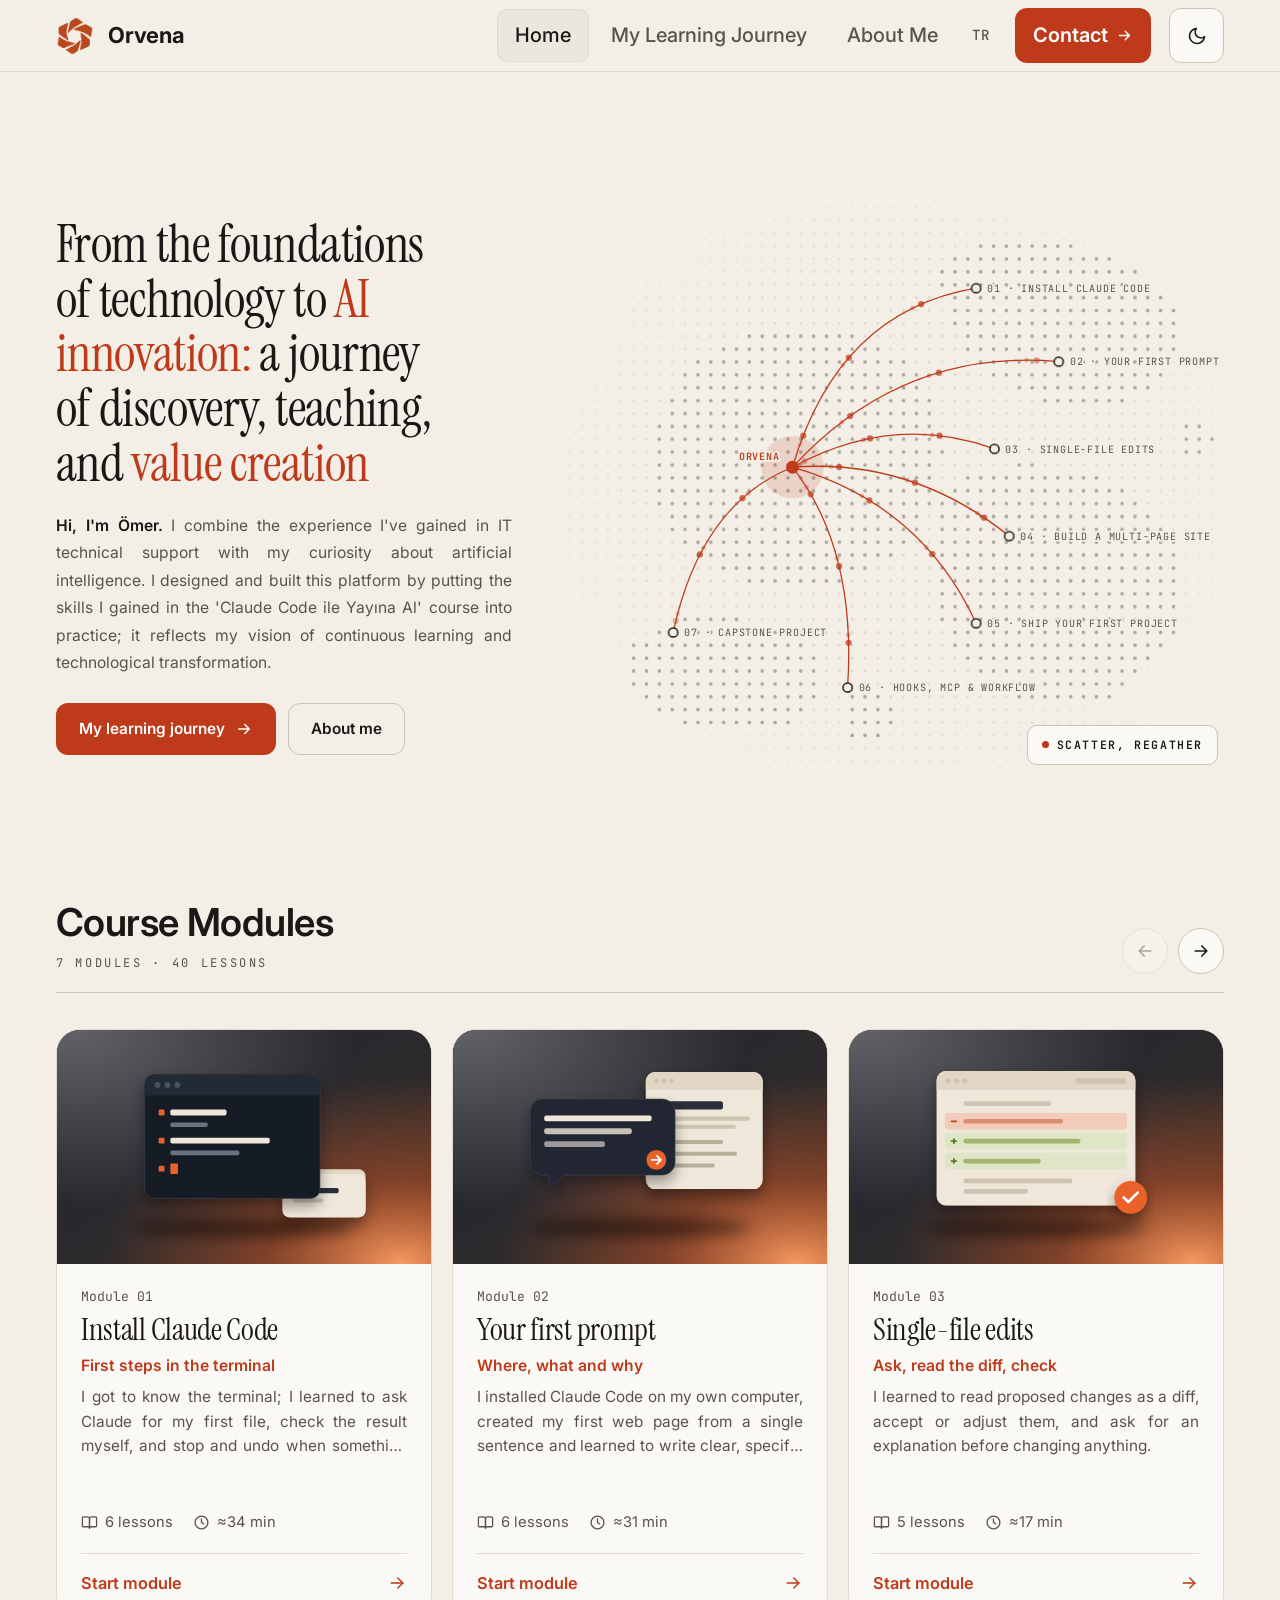
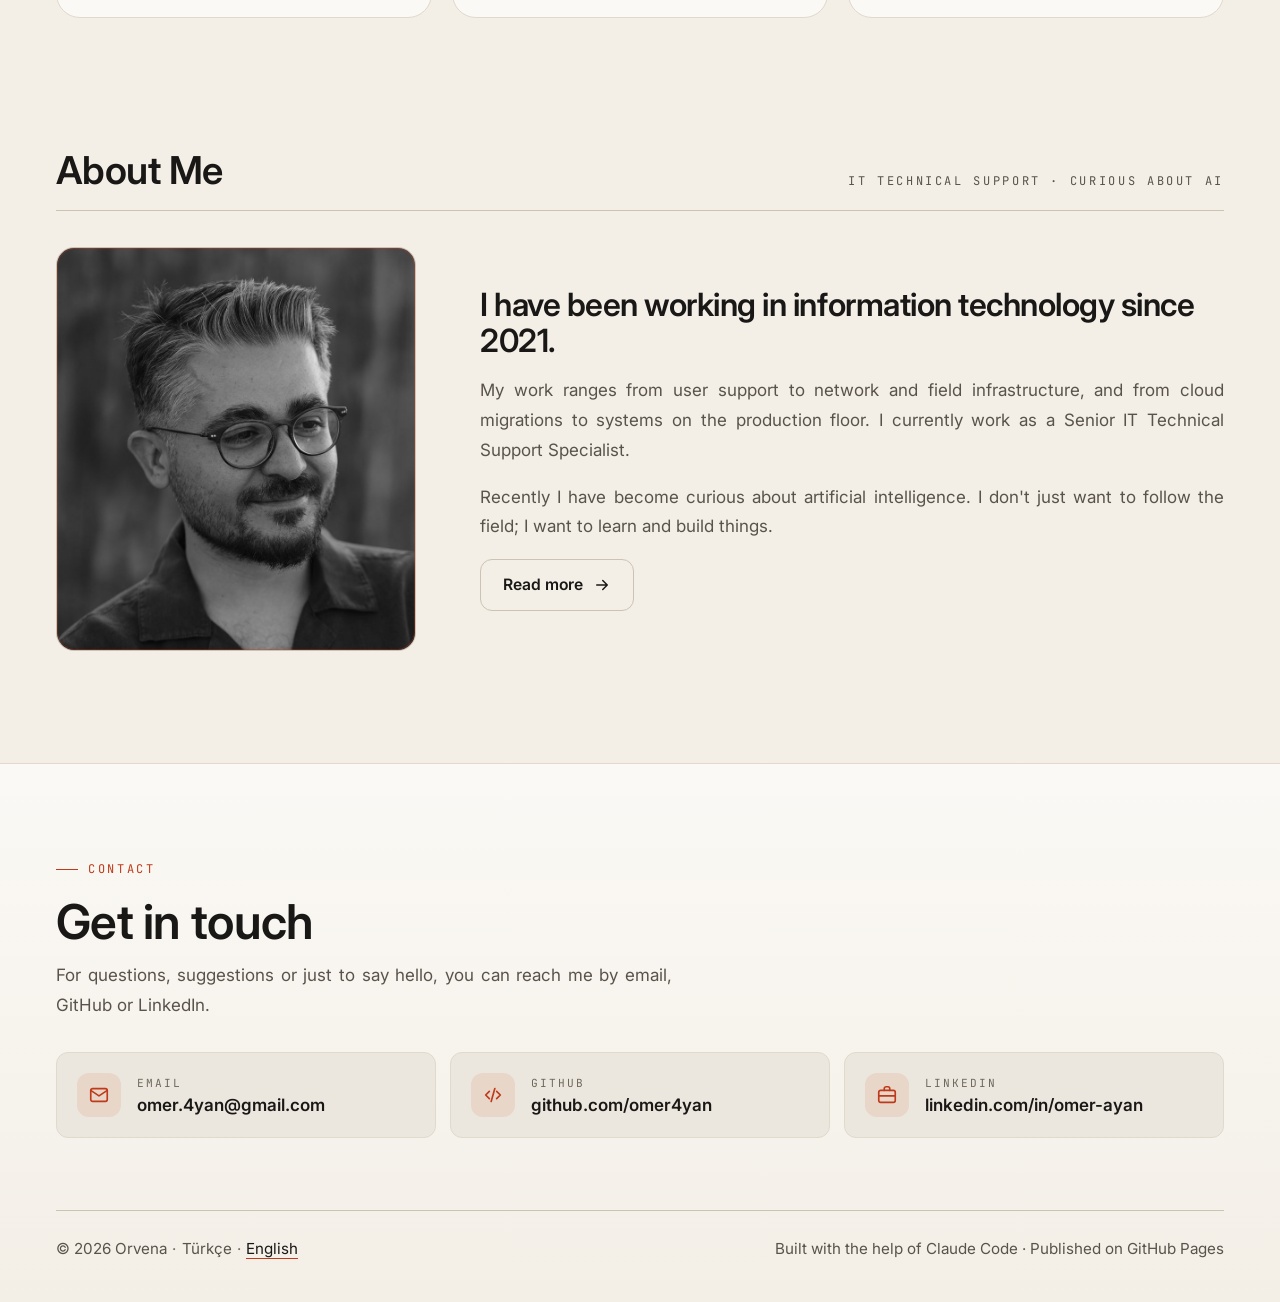
==== commit b2d4d1a8: "Ana sayfa ekrana tam sığar, animasyonlar mobilde de çalışır, temizlik - Giriş alanı: daha küçük yazı" ====
--- a/en/index.html
+++ b/en/index.html
@@ -52,7 +52,7 @@
     <!-- Hero: heading and text on the left, dotted map on the right -->
     <section class="hero2 container" aria-labelledby="hero-title">
       <div class="hero2__copy">
-        <h1 class="hero2__title" id="hero-title">From the Foundations of Technology to <span class="hl">AI Innovation:</span> A Journey of Discovery, Teaching, and <span class="hl">Value Creation</span></h1>
+        <h1 class="hero2__title" id="hero-title">From the foundations of technology to <span class="hl">AI innovation:</span> a journey of discovery, teaching, and <span class="hl">value creation</span></h1>
         <p class="hero2__desc"><strong>Hi, I'm Ömer.</strong> I combine the experience I've gained in IT technical support with my curiosity about artificial intelligence. I designed and built this platform by putting the skills I gained in the 'Claude Code ile Yayına Al' course into practice; it reflects my vision of continuous learning and technological transformation.</p>
         <div class="hero2__actions">
           <a class="btn btn--primary" href="ders.html">
--- a/assets/css/style.css
+++ b/assets/css/style.css
@@ -218,17 +218,6 @@
   color: var(--muted);
 }
 
-.inline-code {
-  font-family: var(--font-mono);
-  font-size: 0.86em;
-  color: var(--accent);
-  background: var(--panel-2);
-  border: 1px solid var(--line);
-  border-radius: 6px;
-  padding: 1px 6px;
-  white-space: nowrap;
-}
-
 .btn {
   display: inline-flex;
   align-items: center;
@@ -798,14 +787,6 @@
   hyphens: auto;
 }
 
-@media (max-width: 640px) {
-  .mcard__desc {
-    text-align: left;
-    -webkit-hyphens: manual;
-    hyphens: manual;
-  }
-}
-
 .mcard__meta {
   list-style: none;
   margin: auto 0 0;
@@ -1050,10 +1031,6 @@
 
 /* ---------- Uzun metinler: iki yana yaslama, satır uzunluğu, satır aralığı ---------- */
 .hero2__desc,
-.page-intro p,
-.module__body > p,
-.learned li,
-.note p,
 .about-teaser__text p,
 .about-hero__text p,
 .contact__lead,
@@ -1065,38 +1042,15 @@
   line-height: 1.75;
 }
 
-.page-intro p,
-.module__body > p,
 .about-teaser__text p,
 .about-hero__text p,
 .hero2__desc {
   max-width: 68ch;
 }
 
-/* Dar ekranlarda iki yana yaslama kelime aralıklarını bozduğu için sola hizala */
-@media (max-width: 640px) {
-  .hero2__desc,
-  .page-intro p,
-  .module__body > p,
-  .learned li,
-  .note p,
-  .about-teaser__text p,
-  .about-hero__text p,
-  .contact__lead,
-  .timeline p {
-    text-align: left;
-    -webkit-hyphens: manual;
-    hyphens: manual;
-  }
-}
-
 /* =========================================================
    Öğrenme yolculuğu sayfası (ders sayfası düzeni)
    ========================================================= */
-
-.chips-bar {
-  display: none;
-}
 
 .journey {
   display: grid;
@@ -1268,14 +1222,6 @@
   transition: grid-template-rows 0.3s ease, margin 0.3s ease, opacity 0.2s ease, visibility 0s 0.3s;
 }
 
-@media (prefers-reduced-motion: reduce) {
-  .cur-lessons-wrap,
-  .cur-module.is-collapsed .cur-lessons-wrap,
-  .cur-module__chev {
-    transition: none;
-  }
-}
-
 .cur-module__head:hover {
   background: var(--panel-2);
 }
@@ -1376,82 +1322,6 @@
   max-width: 860px;
 }
 
-.page-hero,
-.module-hero {
-  position: relative;
-  overflow: hidden;
-  border-radius: var(--radius);
-  border: 1px solid var(--line);
-  background:
-    radial-gradient(120% 140% at 100% 0%, rgba(232, 98, 44, var(--hero-glow)) 0%, rgba(232, 98, 44, 0.06) 38%, transparent 62%),
-    linear-gradient(135deg, var(--hero-a) 0%, var(--hero-b) 55%, var(--hero-c) 100%);
-  padding: clamp(24px, 4vw, 40px);
-}
-
-.page-hero::after,
-.module-hero::after {
-  content: "";
-  position: absolute;
-  right: -40px;
-  top: -40px;
-  width: 260px;
-  height: 260px;
-  border-radius: 50%;
-  border: 1px solid rgba(232, 98, 44, 0.28);
-  box-shadow:
-    0 0 0 28px rgba(232, 98, 44, 0.05),
-    0 0 0 56px rgba(232, 98, 44, 0.03);
-  pointer-events: none;
-}
-
-.breadcrumb {
-  display: flex;
-  flex-wrap: wrap;
-  align-items: center;
-  gap: 8px;
-  font-size: 0.9rem;
-  color: var(--muted);
-  margin-bottom: 14px;
-  position: relative;
-  z-index: 1;
-}
-
-.breadcrumb a {
-  text-decoration: none;
-}
-
-.breadcrumb a:hover {
-  color: var(--text);
-}
-
-.breadcrumb svg {
-  width: 14px;
-  height: 14px;
-  color: var(--dim);
-}
-
-.page-hero h1 {
-  font-size: clamp(2.1rem, 5vw, 3.2rem);
-  font-weight: 700;
-  position: relative;
-  z-index: 1;
-}
-
-.module-hero h2 {
-  font-size: clamp(1.8rem, 4vw, 2.6rem);
-  font-weight: 700;
-  position: relative;
-  z-index: 1;
-}
-
-.module-hero__sub {
-  position: relative;
-  z-index: 1;
-  margin: 8px 0 0;
-  color: var(--muted);
-  font-size: 1.05rem;
-}
-
 .hero-chips {
   display: flex;
   flex-wrap: wrap;
@@ -1461,80 +1331,7 @@
   z-index: 1;
 }
 
-.page-intro {
-  margin: 32px 0 0;
-  font-size: 1.12rem;
-  line-height: 1.75;
-}
-
-.page-intro p:last-child {
-  margin-bottom: 0;
-}
-
-.module {
-  padding-top: clamp(56px, 7vw, 88px);
-}
-
-.module__body {
-  margin-top: 28px;
-  font-size: 1.08rem;
-  line-height: 1.75;
-}
-
-.module__body h3 {
-  font-size: clamp(1.35rem, 2.6vw, 1.75rem);
-  font-weight: 700;
-  margin: 32px 0 14px;
-}
-
-.learned {
-  list-style: none;
-  padding: 0;
-  margin: 0;
-  display: grid;
-  gap: 12px;
-}
-
-.learned li {
-  position: relative;
-  padding: 16px 18px 16px 52px;
-  border: 1px solid var(--line);
-  border-radius: var(--radius-sm);
-  background: var(--panel);
-  font-size: 1rem;
-  line-height: 1.6;
-}
-
-.learned li::before {
-  content: "";
-  position: absolute;
-  left: 18px;
-  top: 19px;
-  width: 20px;
-  height: 20px;
-  border-radius: 50%;
-  background: var(--accent-soft)
-    url("data:image/svg+xml,%3Csvg xmlns='http://www.w3.org/2000/svg' viewBox='0 0 24 24' fill='none' stroke='%23e8622c' stroke-width='3' stroke-linecap='round' stroke-linejoin='round'%3E%3Cpath d='M5 12l5 5L19 8'/%3E%3C/svg%3E")
-    center / 12px no-repeat;
-}
-
 /* Terminal görünümlü not kutusu (iki temada da koyu kalır) */
-.terminal {
-  margin: 28px 0 0;
-  border: 1px solid #262626;
-  border-radius: var(--radius-sm);
-  background: #101010;
-  overflow: hidden;
-}
-
-.terminal__bar {
-  display: flex;
-  align-items: center;
-  gap: 12px;
-  padding: 10px 16px;
-  background: #1b1b1b;
-  border-bottom: 1px solid #262626;
-}
 
 .terminal__dots {
   display: flex;
@@ -1546,124 +1343,6 @@
   height: 10px;
   border-radius: 50%;
   background: #3a3a3a;
-}
-
-.terminal__title {
-  flex: 1;
-  text-align: center;
-  font-family: var(--font-mono);
-  font-size: 0.72rem;
-  letter-spacing: 0.16em;
-  text-transform: uppercase;
-  color: #a1a1a1;
-  white-space: nowrap;
-  overflow: hidden;
-  text-overflow: ellipsis;
-}
-
-.terminal pre {
-  margin: 0;
-  padding: 18px 20px;
-  font-size: 0.88rem;
-  line-height: 1.75;
-  color: #e6e6e6;
-  white-space: pre-wrap;
-  overflow-wrap: anywhere;
-}
-
-.terminal .prompt {
-  color: #e8622c;
-  user-select: none;
-}
-
-.terminal .out {
-  color: #a1a1a1;
-}
-
-.terminal__note {
-  padding: 0 20px 16px;
-  margin: 0;
-  font-size: 0.88rem;
-  color: #a1a1a1;
-}
-
-.takeaway {
-  margin-top: 20px;
-  padding: 22px 24px;
-  border: 1px solid var(--line);
-  border-radius: var(--radius-sm);
-  background: var(--panel);
-}
-
-.takeaway__label {
-  display: block;
-  color: var(--accent);
-  font-weight: 600;
-  font-size: 0.95rem;
-  margin-bottom: 8px;
-}
-
-.takeaway p {
-  margin: 0;
-  font-size: 1.05rem;
-}
-
-.note {
-  margin-top: 20px;
-  padding: 18px 22px;
-  border-left: 3px solid var(--accent);
-  background: var(--accent-soft);
-  border-radius: 0 var(--radius-sm) var(--radius-sm) 0;
-  font-size: 1rem;
-}
-
-.note p {
-  margin: 0;
-}
-
-.next-card {
-  display: flex;
-  align-items: center;
-  justify-content: space-between;
-  gap: 16px;
-  margin-top: 32px;
-  padding: 18px 22px;
-  border: 1px solid var(--line);
-  border-radius: var(--radius-sm);
-  background: var(--panel);
-  text-decoration: none;
-  transition: border-color 0.2s;
-}
-
-.next-card:hover {
-  border-color: var(--line-strong);
-}
-
-.next-card small {
-  display: block;
-  color: var(--muted);
-  font-size: 0.85rem;
-}
-
-.next-card strong {
-  display: block;
-  font-size: 1.05rem;
-  font-weight: 600;
-}
-
-.next-card__arrow {
-  flex: none;
-  width: 44px;
-  height: 44px;
-  border-radius: 12px;
-  background: var(--panel-2);
-  display: grid;
-  place-items: center;
-}
-
-.next-card__arrow svg {
-  width: 18px;
-  height: 18px;
 }
 
 /* Yayın günü zaman çizelgesi */
@@ -1805,137 +1484,10 @@
 }
 
 /* Modül içindeki ders listesi */
-.lessons {
-  list-style: none;
-  margin: 0;
-  padding: 0;
-  border: 1px solid var(--line);
-  border-radius: var(--radius-sm);
-  background: var(--panel);
-  overflow: hidden;
-}
-
-.lessons li {
-  display: flex;
-  gap: 14px;
-  padding: 14px 18px;
-  border-bottom: 1px solid var(--line);
-  transition: background-color 0.6s;
-}
-
-.lessons li:last-child {
-  border-bottom: 0;
-}
-
-.lessons li.is-flash,
-.lessons li:target {
-  background: var(--accent-soft);
-}
-
-.lessons .n {
-  flex: none;
-  width: 26px;
-  height: 26px;
-  margin-top: 1px;
-  border-radius: 50%;
-  background: var(--accent-fill);
-  color: #fff;
-  display: grid;
-  place-items: center;
-  font-family: var(--font-mono);
-  font-size: 0.7rem;
-}
-
-.lessons strong {
-  display: block;
-  font-size: 1rem;
-  font-weight: 600;
-  line-height: 1.45;
-}
-
-.lessons p {
-  margin: 2px 0 0;
-  color: var(--muted);
-  font-size: 0.93rem;
-  line-height: 1.55;
-}
 
 /* Genel bakış: ders satırının tamamı ders sayfasına giden bağlantı */
-.lessons li > .lesson-row {
-  flex: 1;
-  min-width: 0;
-  display: flex;
-  align-items: flex-start;
-  gap: 14px;
-  margin: -14px -18px;
-  padding: 14px 18px;
-  color: inherit;
-  text-decoration: none;
-  transition: background-color 0.15s;
-}
-
-.lesson-row:hover {
-  background: var(--panel-2);
-}
-
-.lesson-row__text {
-  flex: 1;
-  min-width: 0;
-}
-
-.lesson-row:hover strong {
-  color: var(--accent);
-}
-
-.lesson-row__desc {
-  display: block;
-  margin-top: 2px;
-  color: var(--muted);
-  font-size: 0.93rem;
-  line-height: 1.55;
-}
-
-.lesson-row__min {
-  flex: none;
-  margin-top: 3px;
-  font-family: var(--font-mono);
-  font-size: 0.75rem;
-  color: var(--dim);
-  white-space: nowrap;
-}
-
-.lesson-row__arrow {
-  flex: none;
-  display: grid;
-  place-items: center;
-  width: 28px;
-  height: 28px;
-  margin-top: -1px;
-  border-radius: 8px;
-  color: var(--muted);
-  transition: color 0.15s, transform 0.15s;
-}
-
-.lesson-row__arrow svg {
-  width: 16px;
-  height: 16px;
-}
-
-.lesson-row:hover .lesson-row__arrow {
-  color: var(--accent);
-  transform: translateX(2px);
-}
 
 /* Genel bakış: modülün ilk dersine giden düğme */
-.module-start {
-  margin-top: 20px;
-}
-
-@media (max-width: 640px) {
-  .lesson-row__arrow {
-    display: none;
-  }
-}
 
 .rail-lessons .n {
   flex: none;
@@ -1950,41 +1502,6 @@
   color: var(--muted);
 }
 
-.loop {
-  list-style: none;
-  margin: 12px 0 0;
-  padding: 0;
-  counter-reset: loop;
-}
-
-.loop li {
-  counter-increment: loop;
-  display: flex;
-  align-items: center;
-  gap: 12px;
-  padding: 8px 0;
-  font-size: 0.93rem;
-  border-bottom: 1px dashed var(--line);
-}
-
-.loop li:last-child {
-  border-bottom: 0;
-}
-
-.loop li::before {
-  content: counter(loop, decimal-leading-zero);
-  font-family: var(--font-mono);
-  font-size: 0.72rem;
-  color: var(--accent);
-  width: 22px;
-}
-
-.rail-card .loop-src {
-  margin: 12px 0 0;
-  font-size: 0.82rem;
-  color: var(--dim);
-}
-
 /* =========================================================
    Hakkımda sayfası
    ========================================================= */
@@ -2093,57 +1610,15 @@
     display: none;
   }
 
-  .chips-bar {
-    display: block;
-    position: sticky;
-    top: var(--header-h);
-    z-index: 40;
-    background: var(--header-bg);
-    backdrop-filter: blur(10px);
-    -webkit-backdrop-filter: blur(10px);
-    border-bottom: 1px solid var(--line);
-  }
-
-  .chips-bar__inner {
-    display: flex;
-    gap: 8px;
-    overflow-x: auto;
-    padding: 10px var(--gutter);
-    scrollbar-width: none;
-    max-width: var(--maxw);
-    margin: 0 auto;
-  }
-
-  .chips-bar__inner::-webkit-scrollbar {
-    display: none;
-  }
-
-  .chips-bar a {
-    flex: none;
-    display: inline-flex;
-    align-items: center;
-    justify-content: center;
-    min-width: 48px;
-    min-height: 40px;
-    padding: 0 12px;
-    border-radius: 10px;
-    border: 1px solid var(--line-strong);
-    background: var(--panel);
-    font-family: var(--font-mono);
-    font-size: 0.82rem;
-    text-decoration: none;
-    color: var(--muted);
-  }
-
-  .chips-bar a.is-active {
-    background: var(--accent-fill);
-    border-color: var(--accent);
-    color: #fff;
-  }
-
-  html {
-    scroll-padding-top: calc(var(--header-h) + 76px);
-  }
+  
+
+  
+
+  
+
+  
+
+  
 }
 
 @media (max-width: 960px) {
@@ -2194,7 +1669,6 @@
     font-size: 1.02rem;
   }
 
-
   .about-teaser {
     grid-template-columns: minmax(0, 1fr);
   }
@@ -2203,18 +1677,6 @@
     max-width: 300px;
   }
 
-}
-
-@media (prefers-reduced-motion: reduce) {
-  html {
-    scroll-behavior: auto;
-  }
-
-  *,
-  *::before,
-  *::after {
-    transition: none !important;
-  }
 }
 
 /* Eğitim Modülleri: duyarlı carousel */
@@ -2248,8 +1710,3 @@
   }
 }
 
-@media (prefers-reduced-motion: reduce) {
-  .mcard:hover {
-    transform: none;
-  }
-}
--- a/assets/css/home.css
+++ b/assets/css/home.css
@@ -5,18 +5,20 @@
    Bu yüzden başlık boyutu ekran genişliğinin yanında yüksekliğine göre de sınırlanır.
    ========================================================= */
 
-/* Giriş alanı en az ekran yüksekliği kadar: sayfa ilk açıldığında sonraki bölüm
-   ("Eğitim Modülleri") görünmez; içerik dikeyde ortalanır. */
+/* Giriş alanı ekranı tam doldurur: sayfa ilk açıldığında sonraki bölüm ("Eğitim Modülleri")
+   görünmez. Metin ve harita dikeyde birbirine ortalanır; harita ekran yüksekliğine göre
+   boyutlanır, böylece düğmelerin altında fazladan boşluk kalmaz. */
 .hero2 {
+  --hero-pad: clamp(16px, 3.2vh, 40px);
   min-height: calc(100vh - var(--header-h));
   min-height: calc(100svh - var(--header-h));
   align-content: center;
   display: grid;
-  grid-template-columns: minmax(0, 1fr) minmax(0, 1.05fr);
-  align-items: start;
+  grid-template-columns: minmax(0, 1fr) minmax(0, 1.45fr);
+  align-items: center;
   gap: clamp(32px, 4vw, 72px);
-  padding-top: clamp(20px, 4.5vh, 56px);
-  padding-bottom: clamp(56px, 7vw, 104px);
+  padding-top: var(--hero-pad);
+  padding-bottom: var(--hero-pad);
 }
 
 .hero2__copy {
@@ -29,7 +31,7 @@
   margin: 0;
   font-family: "Instrument Serif", Georgia, "Times New Roman", serif;
   font-weight: 400;
-  font-size: clamp(2.1rem, min(4.6vw, 8.2vh), 4.6rem);
+  font-size: clamp(1.9rem, min(4.1vw, 7.4vh), 4.1rem);
   line-height: 1.04;
   letter-spacing: -0.012em;
   color: var(--text);
@@ -41,8 +43,8 @@
 }
 
 .hero2__desc {
-  margin: clamp(16px, 2.6vh, 28px) 0 0;
-  font-size: 1.05rem;
+  margin: clamp(14px, 2.4vh, 26px) 0 0;
+  font-size: 0.98rem;
   color: var(--muted);
 }
 
@@ -55,13 +57,13 @@
   display: flex;
   flex-wrap: wrap;
   gap: 12px;
-  margin-top: clamp(20px, 3.2vh, 34px);
+  margin-top: clamp(18px, 3vh, 30px);
 }
 
 .hero2__actions .btn {
-  min-height: 52px;
-  padding: 13px 24px;
-  font-size: 1.02rem;
+  min-height: 48px;
+  padding: 12px 22px;
+  font-size: 0.96rem;
 }
 
 /* ---------- Sağ: canlı noktalı harita ---------- */
@@ -70,8 +72,9 @@
   margin: 0;
   min-width: 0;
   align-self: center;
-  /* Harita ekran yüksekliğini aşmasın, metni aşağı itmesin */
-  max-width: calc((100vh - var(--header-h) - 48px) * 720 / 620);
+  /* Harita ekran yüksekliğini aşmasın: kullanılabilir yüksekliğe göre genişlik */
+  max-width: calc((100vh - var(--header-h) - 2 * var(--hero-pad)) * 720 / 620);
+  max-width: calc((100svh - var(--header-h) - 2 * var(--hero-pad)) * 720 / 620);
   width: 100%;
   justify-self: end;
 }
@@ -79,6 +82,8 @@
 .map-stage {
   position: relative;
   aspect-ratio: 720 / 620;
+  /* Dokunmatik ekranda yatay sürükleme noktaları iter; dikey kaydırma sayfayı kaydırır */
+  touch-action: pan-y;
 }
 
 .map-dots {
@@ -218,28 +223,27 @@
 }
 
 /* Çizgiler sırayla çizilir. "is-drawing" sınıfı JS tarafından kaldırılıp yeniden
-   eklenerek animasyon "Dağıt, yeniden topla" sonrasında baştan oynatılır. */
-@media (prefers-reduced-motion: no-preference) {
-  .map-fg.is-drawing .map-line {
-    stroke-dasharray: 1;
-    stroke-dashoffset: 1;
-    animation: map-draw 1.1s ease-out forwards;
-    animation-delay: calc(0.25s + var(--i, 0) * 0.14s);
-  }
-
-  .map-fg.is-drawing .map-mid,
-  .map-fg.is-drawing .map-node,
-  .map-fg.is-drawing .map-label:not(.map-label--hub) {
-    opacity: 0;
-    animation: map-fade 0.5s ease-out forwards;
-    animation-delay: calc(0.9s + var(--i, 0) * 0.14s);
-  }
-
-  .map-hub-glow {
-    transform-box: fill-box;
-    transform-origin: center;
-    animation: map-pulse 3.2s ease-in-out infinite;
-  }
+   eklenerek animasyon "Dağıt, yeniden topla" sonrasında baştan oynatılır.
+   Animasyonlar cihazın "hareketi azalt" ayarından bağımsız olarak çalışır (kullanıcı isteği). */
+.map-fg.is-drawing .map-line {
+  stroke-dasharray: 1;
+  stroke-dashoffset: 1;
+  animation: map-draw 1.1s ease-out forwards;
+  animation-delay: calc(0.25s + var(--i, 0) * 0.14s);
+}
+
+.map-fg.is-drawing .map-mid,
+.map-fg.is-drawing .map-node,
+.map-fg.is-drawing .map-label:not(.map-label--hub) {
+  opacity: 0;
+  animation: map-fade 0.5s ease-out forwards;
+  animation-delay: calc(0.9s + var(--i, 0) * 0.14s);
+}
+
+.map-hub-glow {
+  transform-box: fill-box;
+  transform-origin: center;
+  animation: map-pulse 3.2s ease-in-out infinite;
 }
 
 @keyframes map-draw {
@@ -267,49 +271,70 @@
   }
 }
 
-/* ---------- Tablet ve mobil: harita metnin altına geçer ---------- */
+/* ---------- Tablet ve mobil: harita metnin altına geçer ----------
+   Giriş alanı tam bir ekran yüksekliğindedir: metin ve düğmeler üstte, harita kalan
+   yüksekliği doldurur (oranı korunarak, kapsayıcı birimleriyle küçülür). */
 @media (max-width: 1023px) {
   .hero2 {
+    --hero-pad: clamp(14px, 2.4vh, 28px);
+    height: calc(100vh - var(--header-h));
+    height: calc(100svh - var(--header-h));
+    min-height: 0;
     grid-template-columns: minmax(0, 1fr);
-    gap: 36px;
+    grid-template-rows: auto minmax(0, 1fr);
+    align-content: stretch;
+    gap: clamp(16px, 3vh, 32px);
+  }
+
+  .hero2__title {
+    font-size: clamp(1.8rem, min(5.4vw, 4.6vh), 3rem);
   }
 
   .hero2__map {
-    justify-self: start;
-    max-width: 680px;
+    justify-self: stretch;
+    align-self: stretch;
+    max-width: none;
+    width: 100%;
+    height: 100%;
+    min-height: 0;
+    container-type: size;
+  }
+
+  .map-stage {
+    width: min(100cqw, 100cqh * 720 / 620);
+    max-width: 860px;
+    margin: 0 auto;
   }
 }
 
 @media (max-width: 640px) {
-  .hero2 {
-    padding-top: 18px;
-  }
-
   .hero2__title {
-    font-size: clamp(1.9rem, 8.6vw, 2.4rem);
-    line-height: 1.05;
+    font-size: clamp(1.55rem, min(7.4vw, 4.1vh), 2.1rem);
+    line-height: 1.06;
   }
 
   .hero2__desc {
-    margin-top: 14px;
-    font-size: 0.95rem;
-    line-height: 1.6;
+    margin-top: 12px;
+    font-size: 0.9rem;
+    line-height: 1.55;
   }
 
   .hero2__actions {
-    margin-top: 18px;
+    margin-top: 16px;
     gap: 10px;
   }
 
   .hero2__actions .btn {
     flex: 1 1 auto;
-    min-height: 48px;
-    padding: 12px 18px;
-    font-size: 0.98rem;
+    min-height: 46px;
+    padding: 11px 16px;
+    font-size: 0.94rem;
   }
 
   .map-scatter {
-    min-height: 44px;
+    min-height: 40px;
+    padding: 6px 12px;
+    font-size: 0.66rem;
     right: 0;
     bottom: 0;
   }
@@ -320,3 +345,15 @@
     display: none;
   }
 }
+
+/* Yatay telefon gibi çok kısa ekranlarda tam ekran sığdırma yerine doğal yükseklik */
+@media (max-width: 1023px) and (max-height: 520px) {
+  .hero2 {
+    height: auto;
+    min-height: calc(100svh - var(--header-h));
+  }
+
+  .hero2__map {
+    height: 70svh;
+  }
+}
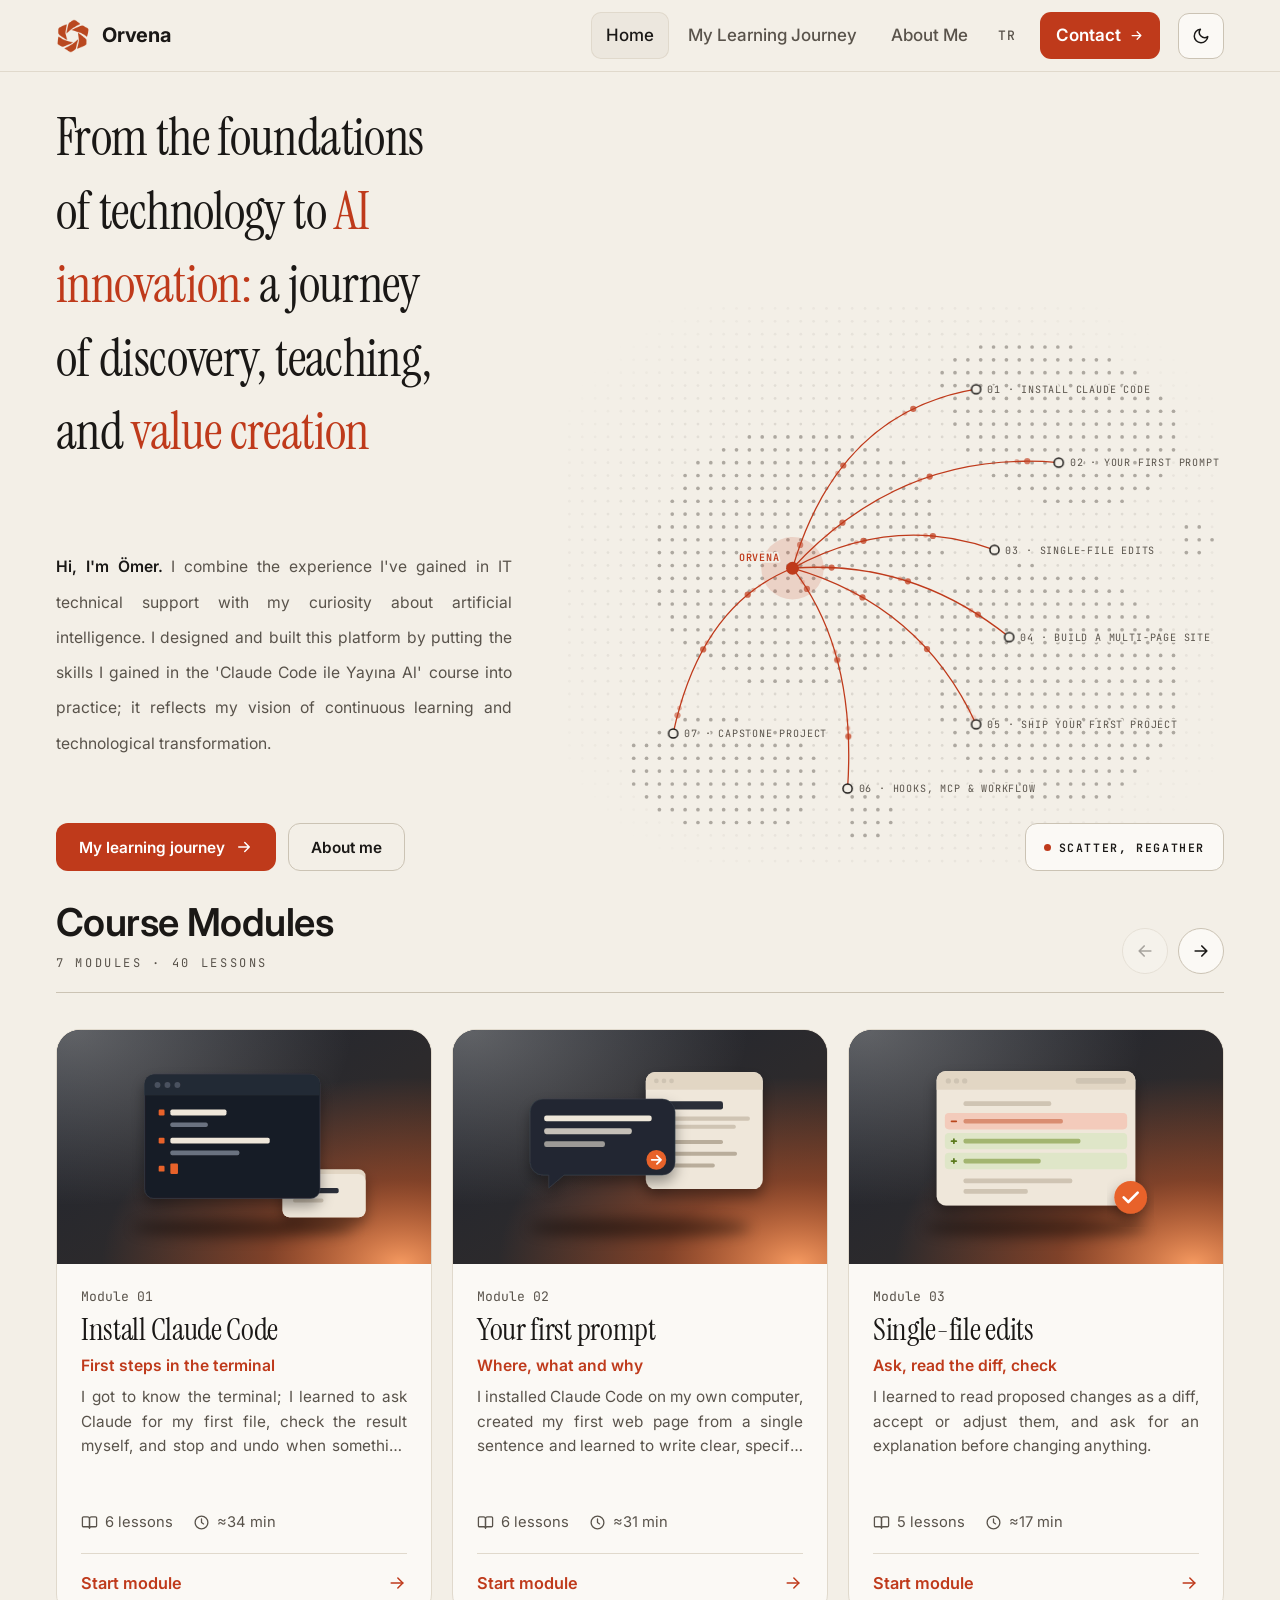
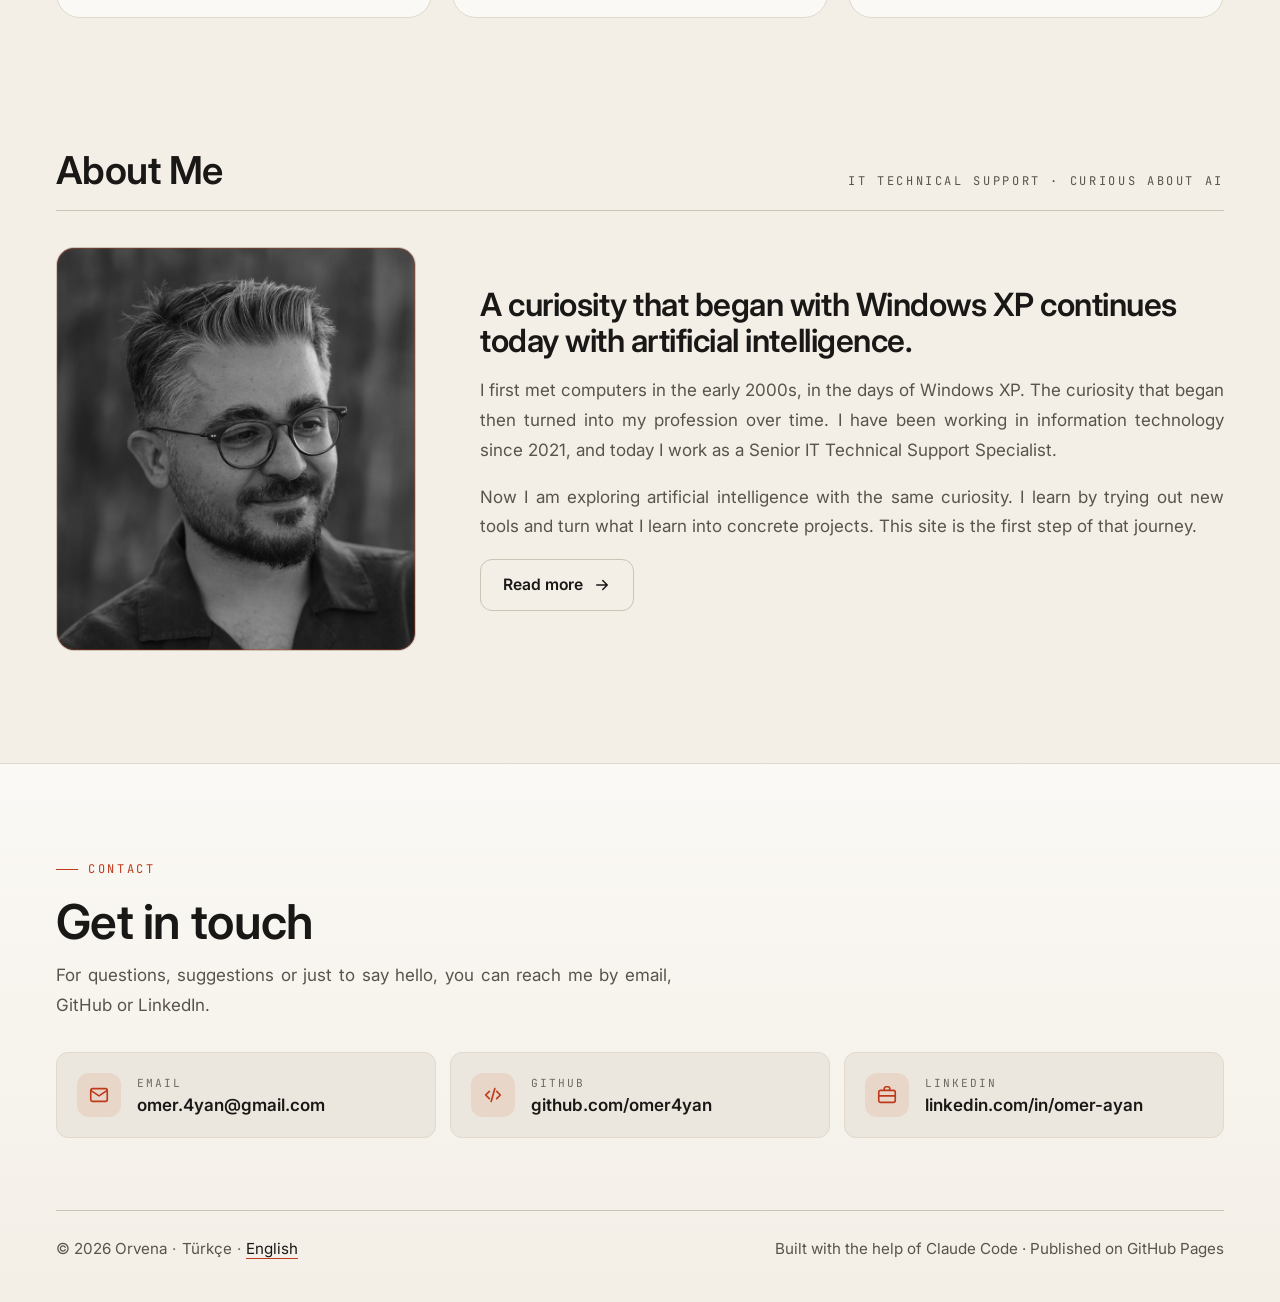
==== commit 5aa277aa: "Ana sayfa kısa hakkımda metni güncellendi (kullanıcının metni + İngilizce çevirisi) Co-Authored-By: " ====
--- a/en/index.html
+++ b/en/index.html
@@ -143,9 +143,9 @@
           <img src="../assets/img/omer-ayan.jpg" alt="Portrait photo of Ömer Ayan" width="800" height="898" loading="lazy">
         </figure>
         <div class="about-teaser__text">
-          <h3>I have been working in information technology since 2021.</h3>
-          <p>My work ranges from user support to network and field infrastructure, and from cloud migrations to systems on the production floor. I currently work as a Senior IT Technical Support Specialist.</p>
-          <p>Recently I have become curious about artificial intelligence. I don't just want to follow the field; I want to learn and build things.</p>
+          <h3>A curiosity that began with Windows XP continues today with artificial intelligence.</h3>
+          <p>I first met computers in the early 2000s, in the days of Windows XP. The curiosity that began then turned into my profession over time. I have been working in information technology since 2021, and today I work as a Senior IT Technical Support Specialist.</p>
+          <p>Now I am exploring artificial intelligence with the same curiosity. I learn by trying out new tools and turn what I learn into concrete projects. This site is the first step of that journey.</p>
           <a class="btn btn--ghost" href="hakkimda.html">
             Read more
             <svg viewBox="0 0 24 24" fill="none" stroke="currentColor" stroke-width="2" stroke-linecap="round" stroke-linejoin="round" aria-hidden="true"><path d="M5 12h14M13 6l6 6-6 6"/></svg>
--- a/assets/css/style.css
+++ b/assets/css/style.css
@@ -335,13 +335,13 @@
 }
 
 .site-header .brand {
-  font-size: 22px;
-  gap: 14px;
+  font-size: 20px;
+  gap: 12px;
 }
 
 .site-header .brand__logo {
-  width: 38px;
-  height: 38px;
+  width: 34px;
+  height: 34px;
 }
 
 .site-header .nav {
@@ -447,25 +447,47 @@
   }
 }
 
+/* Masaüstü menü ölçüleri (kullanıcı isteğiyle bir tık küçültüldü) */
 .brand {
-  font-size: 22px;
-  gap: 16px;
+  font-size: 20px;
+  gap: 12px;
 }
 
 .site-header .brand__logo {
-  width: 38px;
-  height: 38px;
+  width: 34px;
+  height: 34px;
 }
 
 .site-header .nav a {
-  font-size: 20px;
-  padding: 10px 18px;
+  font-size: 17px;
+  padding: 9px 15px;
+}
+
+.site-header .nav .nav__lang {
+  font-size: 13px;
+  padding: 9px 11px;
+}
+
+.site-header .nav .nav__cta {
+  padding: 9px 16px;
+  border-radius: 11px;
+}
+
+.site-header .nav .nav__cta svg {
+  width: 15px;
+  height: 15px;
 }
 
 .site-header .theme-toggle {
-  width: 55px;
-  height: 55px;
+  width: 46px;
+  height: 46px;
+  border-radius: 11px;
   margin-left: 10px;
+}
+
+.site-header .theme-toggle svg {
+  width: 18px;
+  height: 18px;
 }
 
 @media (max-width: 960px) {
@@ -487,18 +509,19 @@
   }
 
   .site-header .brand {
-    font-size: 20px;
+    font-size: 19px;
     gap: 10px;
   }
 
   .site-header .brand__logo {
-    width: 32px;
-    height: 32px;
-  }
-
-  .site-header .theme-toggle {
-    width: 44px;
-    height: 44px;
+    width: 30px;
+    height: 30px;
+  }
+
+  .site-header .theme-toggle,
+  .site-header .nav-toggle {
+    width: 42px;
+    height: 42px;
   }
 }
 
--- a/assets/css/home.css
+++ b/assets/css/home.css
@@ -12,10 +12,12 @@
   --hero-pad: clamp(16px, 3.2vh, 40px);
   min-height: calc(100vh - var(--header-h));
   min-height: calc(100svh - var(--header-h));
-  align-content: center;
+  align-content: end; /* kalan boşluk başlığın üstünde kalır, düğmelerin altında değil */
   display: grid;
   grid-template-columns: minmax(0, 1fr) minmax(0, 1.45fr);
-  align-items: center;
+  /* Metin ve harita alttan hizalanır: "Öğrenme yolculuğum", "Hakkımda" ve haritanın altındaki
+     "Dağıt, yeniden topla" aynı yatay çizgide durur, düğmelerin altında boşluk kalmaz. */
+  align-items: end;
   gap: clamp(32px, 4vw, 72px);
   padding-top: var(--hero-pad);
   padding-bottom: var(--hero-pad);
@@ -60,10 +62,26 @@
   margin-top: clamp(18px, 3vh, 30px);
 }
 
+.hero2__actions .btn,
+.map-scatter {
+  box-sizing: border-box;
+  height: 48px;
+  min-height: 0;
+  padding-top: 0;
+  padding-bottom: 0;
+}
+
 .hero2__actions .btn {
-  min-height: 48px;
-  padding: 12px 22px;
+  padding-left: 22px;
+  padding-right: 22px;
   font-size: 0.96rem;
+}
+
+/* Dar masaüstü (1024–1279px): sol sütun düğmeler tek satıra sığacak kadar geniş */
+@media (min-width: 1024px) and (max-width: 1279px) {
+  .hero2 {
+    grid-template-columns: minmax(0, 1fr) minmax(0, 1.15fr);
+  }
 }
 
 /* ---------- Sağ: canlı noktalı harita ---------- */
@@ -71,7 +89,7 @@
   position: relative;
   margin: 0;
   min-width: 0;
-  align-self: center;
+  align-self: end;
   /* Harita ekran yüksekliğini aşmasın: kullanılabilir yüksekliğe göre genişlik */
   max-width: calc((100vh - var(--header-h) - 2 * var(--hero-pad)) * 720 / 620);
   max-width: calc((100svh - var(--header-h) - 2 * var(--hero-pad)) * 720 / 620);
@@ -137,8 +155,9 @@
   display: none;
 }
 
-/* "Dağıt, yeniden topla": saçılma sırasında çizgiler, düğümler ve akan noktalar gizlenir;
-   merkez ve ORVENA etiketi görünür kalır */
+/* "Dağıt, yeniden topla": saçılma sırasında çizgiler, düğümler, akan noktalar ve
+   ORVENA merkezi (nokta, halka, yazı) da gizlenir (kullanıcı isteği). Merkez küçülerek
+   kaybolur; noktalar yerine dönüp harita yeniden çizilirken büyüyerek geri gelir. */
 .map-fg > g[style],
 .map-fg .map-flow {
   transition: opacity 0.25s ease;
@@ -149,17 +168,40 @@
   opacity: 0;
 }
 
+.map-hub,
+.map-label--hub {
+  transform-box: fill-box;
+  transform-origin: center;
+  transition: opacity 0.6s ease, transform 0.6s cubic-bezier(0.2, 0.8, 0.2, 1.2);
+}
+
+.map-fg.is-scattered .map-hub,
+.map-fg.is-scattered .map-label--hub {
+  opacity: 0;
+  transform: scale(0.2);
+  transition: opacity 0.45s ease, transform 0.45s ease-in;
+}
+
+/* Halkanın nabız animasyonu saçılmada durur, merkez geri gelince yeniden başlar */
+.map-fg.is-scattered .map-hub-glow {
+  animation: none;
+  opacity: 0;
+  transform: scale(0.2);
+  transition: opacity 0.45s ease, transform 0.45s ease-in;
+}
+
+/* Haritanın altında; yüksekliği ve alt kenarı "Öğrenme yolculuğum" ve "Hakkımda" ile aynı */
 .map-scatter {
   position: absolute;
-  right: 6px;
-  bottom: 6px;
+  right: 0;
+  bottom: 0;
   display: inline-flex;
   align-items: center;
   gap: 8px;
-  min-height: 40px;
-  padding: 8px 14px;
+  min-height: 48px;
+  padding: 12px 18px;
   border: 1px solid var(--line-strong);
-  border-radius: 10px;
+  border-radius: 12px;
   background: var(--panel);
   color: var(--text);
   font-family: var(--font-mono);
@@ -243,7 +285,19 @@
 .map-hub-glow {
   transform-box: fill-box;
   transform-origin: center;
-  animation: map-pulse 3.2s ease-in-out infinite;
+  animation: map-glow-in 0.6s ease-out, map-pulse 3.2s ease-in-out 0.6s infinite;
+}
+
+@keyframes map-glow-in {
+  from {
+    transform: scale(0.2);
+    opacity: 0;
+  }
+
+  to {
+    transform: scale(1);
+    opacity: 0.16;
+  }
 }
 
 @keyframes map-draw {
@@ -271,45 +325,71 @@
   }
 }
 
-/* ---------- Tablet ve mobil: harita metnin altına geçer ----------
-   Giriş alanı tam bir ekran yüksekliğindedir: metin ve düğmeler üstte, harita kalan
-   yüksekliği doldurur (oranı korunarak, kapsayıcı birimleriyle küçülür). */
+/* ---------- Tablet ve telefon (≤1023px): harita en üstte, ekranı yatay kaplar ----------
+   Kullanıcı isteği: harita başlığın üstüne çıkar ve kenar boşluklarını aşarak ekranın
+   iki kenarına kadar uzanır. Haritanın dolu bölümü (viewBox'ta x 100–745, y 70–690 — altta Dağıt düğmesine yer kalsın diye; sağdaki uzun etiketlere yer kalsın diye 720'yi biraz aşar)
+   gösterilir, boş kenarlar kırpılır; böylece çizgiler, düğümler ve etiketler büyür.
+   --mw: gösterilen bölümün ekrandaki genişliği (tablette ekranın yaklaşık yarısını geçmez).
+   Metin ve düğmeler haritanın altındadır; telefonda ilk ekranın altına taşabilir. */
 @media (max-width: 1023px) {
   .hero2 {
-    --hero-pad: clamp(14px, 2.4vh, 28px);
-    height: calc(100vh - var(--header-h));
-    height: calc(100svh - var(--header-h));
-    min-height: 0;
+    --hero-pad: 0px;
+    container-type: inline-size; /* harita genişliği kaydırma çubuğundan bağımsız ölçülsün (cqw) */
+    height: auto;
+    min-height: calc(100vh - var(--header-h));
+    min-height: calc(100svh - var(--header-h));
     grid-template-columns: minmax(0, 1fr);
-    grid-template-rows: auto minmax(0, 1fr);
-    align-content: stretch;
-    gap: clamp(16px, 3vh, 32px);
+    grid-template-rows: auto auto;
+    align-content: start;
+    gap: clamp(18px, 3vh, 30px);
+    padding-bottom: 32px;
+  }
+
+  .hero2__map {
+    --mw: min(100cqw + 2 * var(--gutter), 55svh * 645 / 620);
+    order: -1;
+    position: relative;
+    justify-self: start;
+    align-self: start;
+    width: calc(100% + 2 * var(--gutter));
+    max-width: none;
+    height: calc(var(--mw) * 620 / 645);
+    margin-left: calc(-1 * var(--gutter));
+    overflow: hidden;
+  }
+
+  .map-stage {
+    position: absolute;
+    width: calc(var(--mw) * 720 / 645);
+    max-width: none;
+    margin: 0;
+    left: calc((100% - var(--mw)) / 2 - var(--mw) * 100 / 645);
+    top: calc(var(--mw) * -70 / 645);
+  }
+
+  /* Dağıt düğmesi haritanın sağ alt köşesinde, küçük */
+  .map-scatter {
+    right: var(--gutter);
+    bottom: 10px;
+    height: 38px;
+    padding: 0 12px;
+    font-size: 0.64rem;
+    letter-spacing: 0.12em;
   }
 
   .hero2__title {
-    font-size: clamp(1.8rem, min(5.4vw, 4.6vh), 3rem);
-  }
-
-  .hero2__map {
-    justify-self: stretch;
-    align-self: stretch;
-    max-width: none;
-    width: 100%;
-    height: 100%;
-    min-height: 0;
-    container-type: size;
-  }
-
-  .map-stage {
-    width: min(100cqw, 100cqh * 720 / 620);
-    max-width: 860px;
-    margin: 0 auto;
+    font-size: clamp(1.8rem, 5.4vw, 3rem);
+  }
+
+  /* Modül etiketleri: boyutu ve iki satıra bölünmesi map.js'te (fitLabels) */
+  .map-label {
+    letter-spacing: 0.02em;
   }
 }
 
 @media (max-width: 640px) {
   .hero2__title {
-    font-size: clamp(1.55rem, min(7.4vw, 4.1vh), 2.1rem);
+    font-size: clamp(1.55rem, 7.4vw, 2.1rem);
     line-height: 1.06;
   }
 
@@ -326,34 +406,28 @@
 
   .hero2__actions .btn {
     flex: 1 1 auto;
-    min-height: 46px;
-    padding: 11px 16px;
+    height: 46px;
+    padding-left: 16px;
+    padding-right: 16px;
     font-size: 0.94rem;
   }
-
-  .map-scatter {
-    min-height: 40px;
-    padding: 6px 12px;
-    font-size: 0.66rem;
-    right: 0;
-    bottom: 0;
-  }
-
-  /* Harita küçüldüğünde modül etiketleri okunamayacak kadar küçülür;
-     modüller hemen alttaki kartlarda listelendiği için burada gizlenir. */
-  .map-label:not(.map-label--hub) {
-    display: none;
-  }
-}
-
-/* Yatay telefon gibi çok kısa ekranlarda tam ekran sığdırma yerine doğal yükseklik */
-@media (max-width: 1023px) and (max-height: 520px) {
-  .hero2 {
-    height: auto;
-    min-height: calc(100svh - var(--header-h));
-  }
-
-  .hero2__map {
-    height: 70svh;
-  }
-}
+}
+
+/* Yüksek ekranlarda metin bloğu nefes alır (kullanıcı isteği): haritanın büyüyemediği
+   yükseklik başlığın üstünde boşluk olarak kalmasın diye, main.js içindeki fitHero()
+   gerçek boş alanı ölçer ve satır aralıklarına ve aralara dağıtır (--fit-* değişkenleri).
+   Boş alan yoksa (ör. laptop) değerler 0 kalır, hiçbir şey değişmez. */
+@media (min-width: 1024px) {
+  .hero2__title {
+    line-height: calc(1.04em + var(--fit-title, 0px));
+  }
+
+  .hero2__desc {
+    margin-top: calc(clamp(14px, 2.4vh, 26px) + var(--fit-gap1, 0px));
+    line-height: calc(1.75em + var(--fit-desc, 0px));
+  }
+
+  .hero2__actions {
+    margin-top: calc(clamp(18px, 3vh, 30px) + var(--fit-gap2, 0px));
+  }
+}
